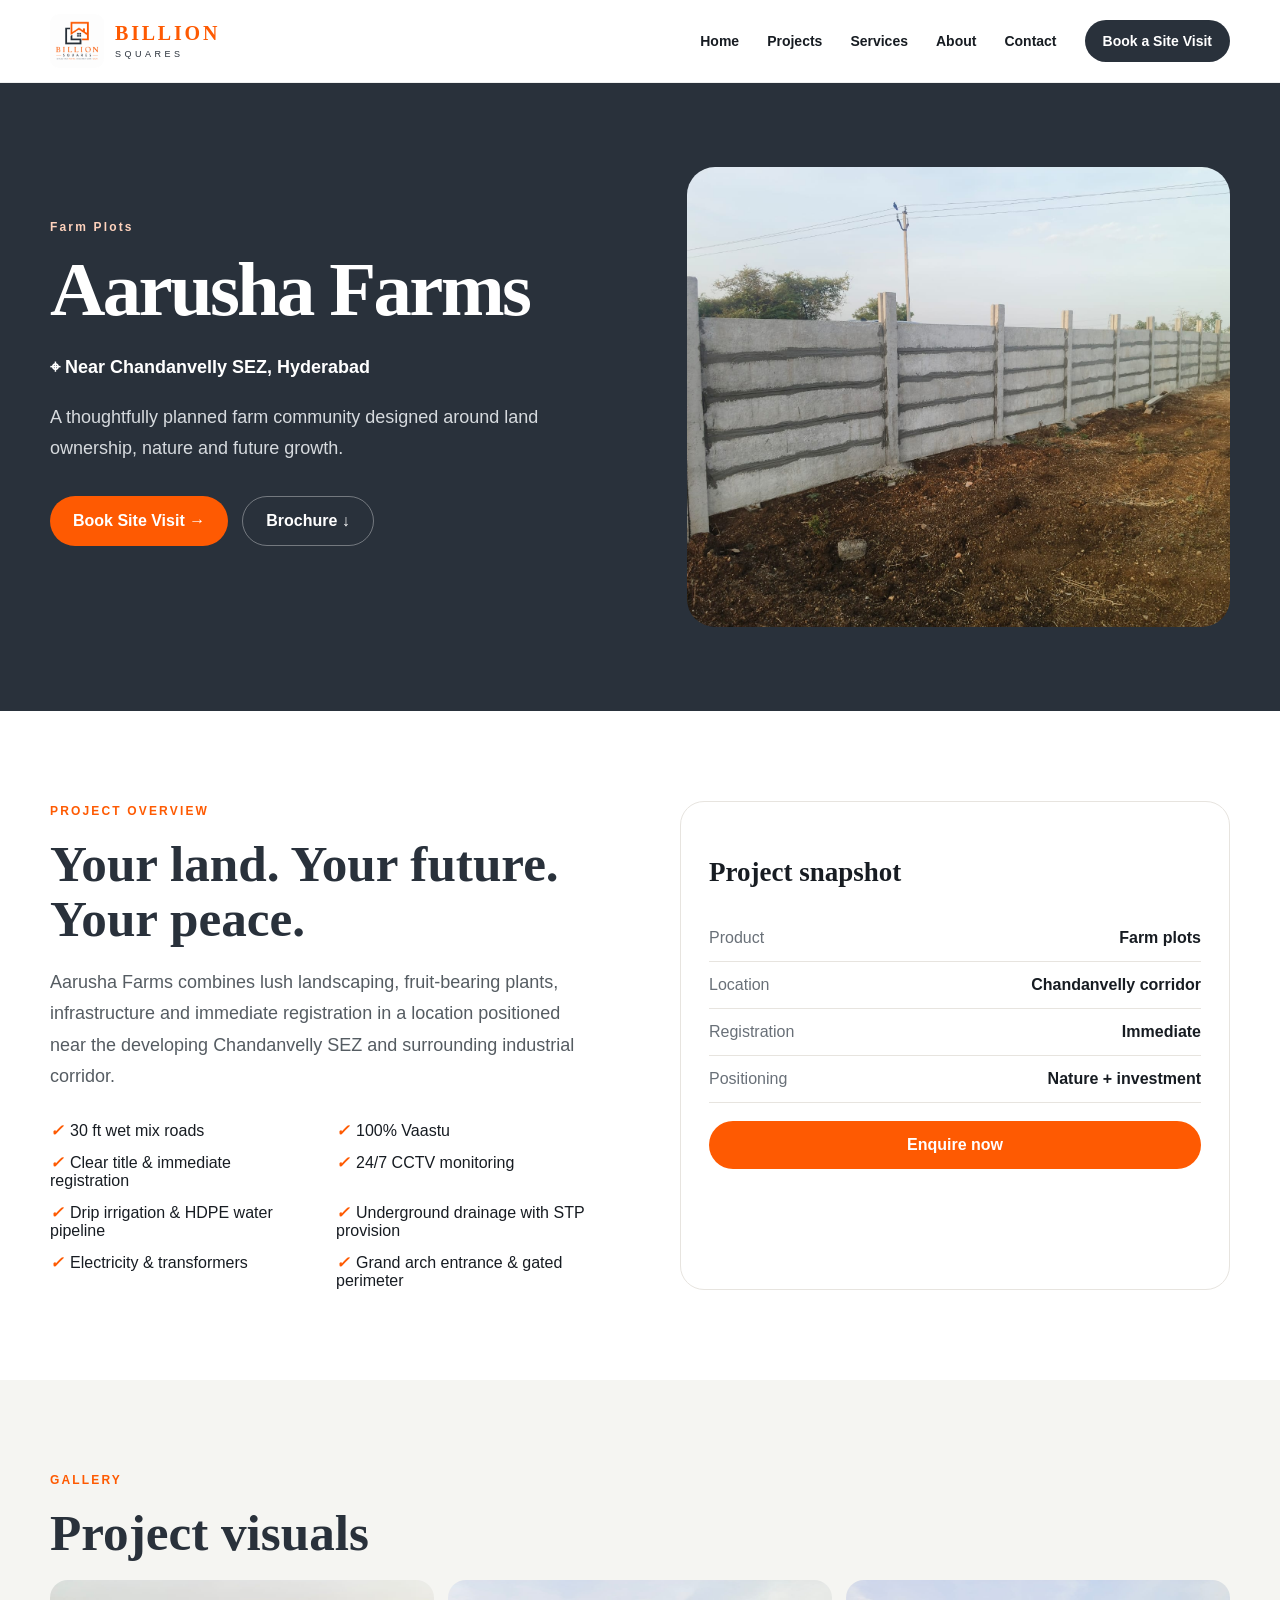
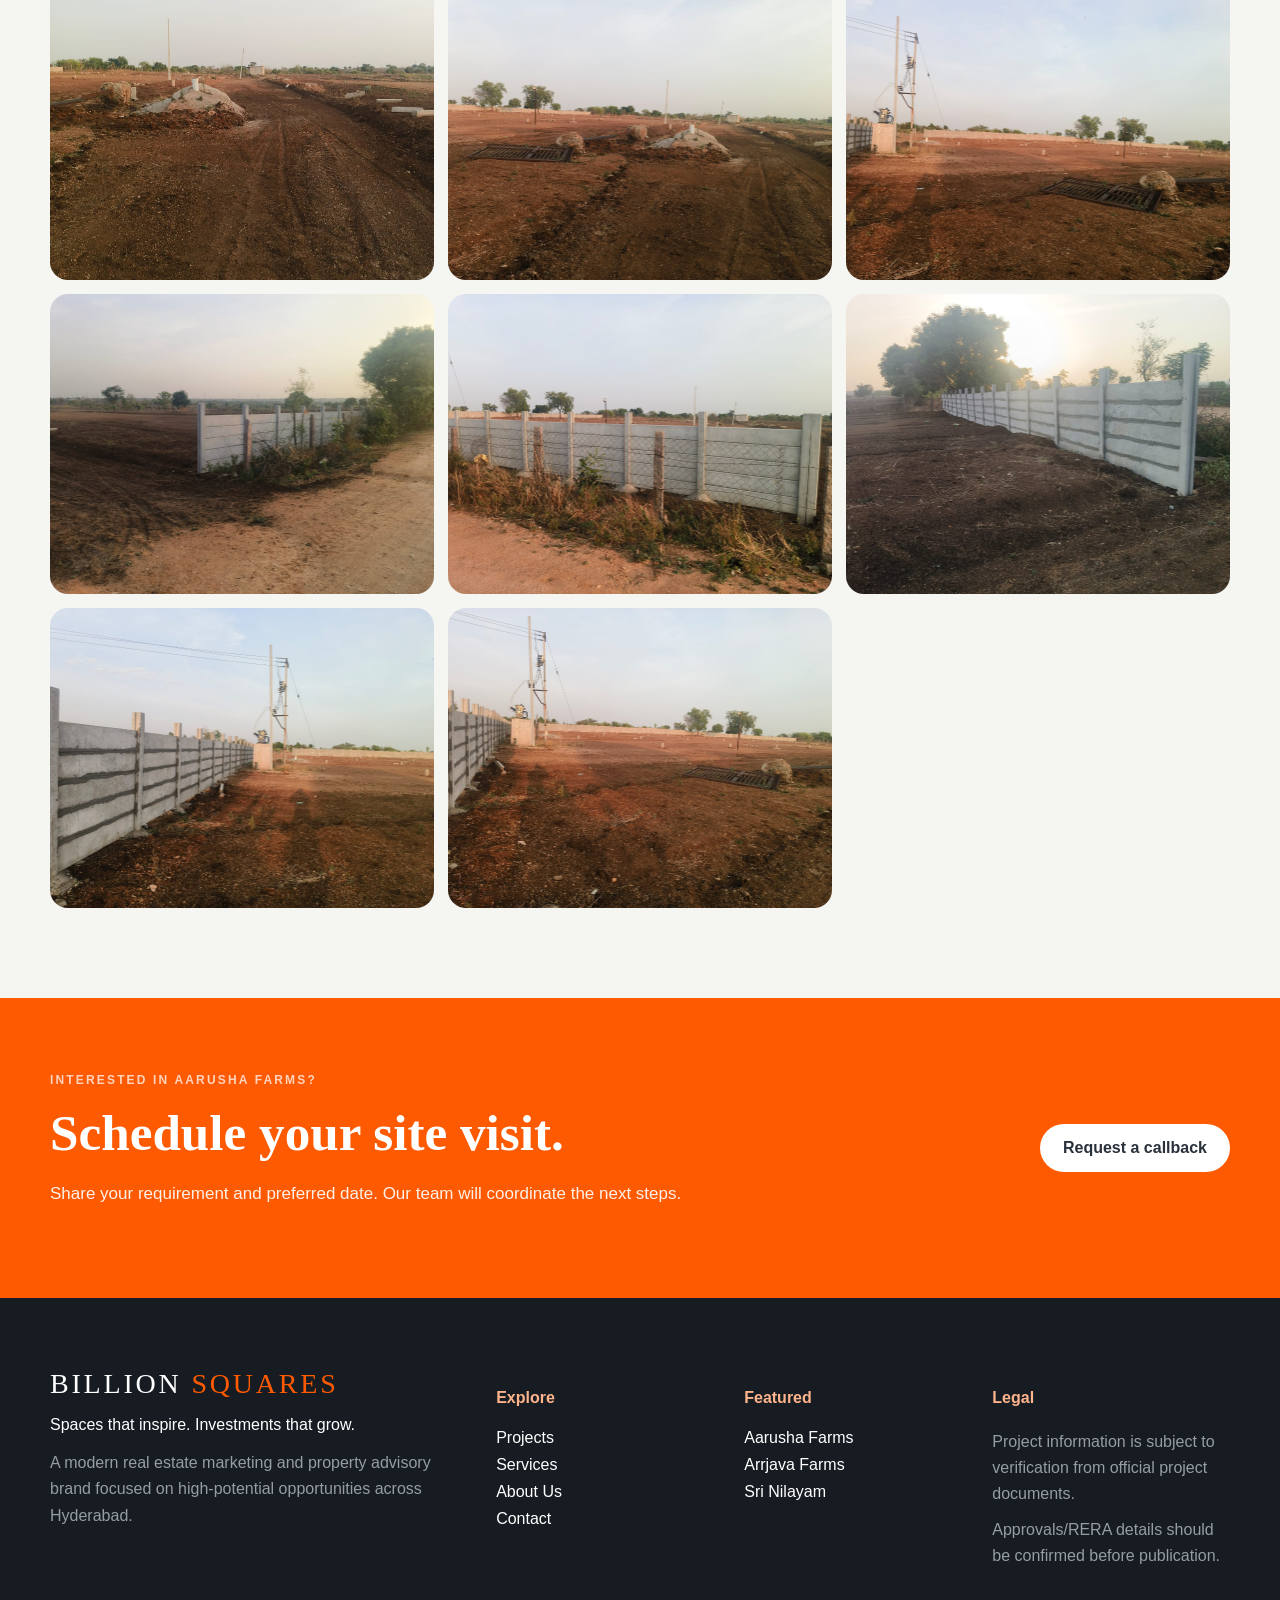
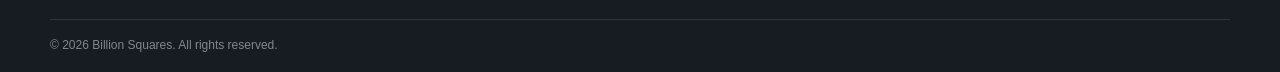
==== aarusha-farms.html @ 3c0998ff "Upload Billion Squares website" ====
<!doctype html><html lang="en"><head><meta charset="utf-8"><meta name="viewport" content="width=device-width,initial-scale=1"><title>Aarusha Farms | Billion Squares</title><meta name="description" content="Aarusha Farms near Chandanvelly SEZ."><link rel="icon" href="/assets/brand/logo.png"><link rel="stylesheet" href="/styles.css"></head><body><header class="header"><div class="container nav-wrap"><a class="brand" href="/"><img src="/assets/brand/logo.png" alt="Billion Squares"><div class="brand-copy"><b>BILLION</b><small>SQUARES</small></div></a><nav class="nav"><a href="/">Home</a><a href="/projects.html">Projects</a><a href="/services.html">Services</a><a href="/about.html">About</a><a href="/contact.html">Contact</a><a class="nav-cta" href="/contact.html">Book a Site Visit</a></nav><button class="menu" aria-label="Menu">☰</button></div></header><main><section class="project-hero"><div class="container project-hero-grid"><div><span class="eyebrow light">Farm Plots</span><h1>Aarusha Farms</h1><p class="project-location">⌖ Near Chandanvelly SEZ, Hyderabad</p><p>A thoughtfully planned farm community designed around land ownership, nature and future growth.</p><div class="hero-actions"><a class="btn" href="/contact.html">Book Site Visit →</a><a class="btn btn-outline light-border" href="/assets/aarusha/brochure.pdf" target="_blank">Brochure ↓</a></div></div><div class="project-hero-image"><img src="/assets/aarusha/1.jpeg" alt="Aarusha Farms"></div></div></section><section class="section"><div class="container detail-grid"><div><span class="eyebrow">PROJECT OVERVIEW</span><h2>Your land. Your future. Your peace.</h2><p class="lead">Aarusha Farms combines lush landscaping, fruit-bearing plants, infrastructure and immediate registration in a location positioned near the developing Chandanvelly SEZ and surrounding industrial corridor.</p><div class="highlights"><div><i class="check">✓</i>30 ft wet mix roads</div><div><i class="check">✓</i>100% Vaastu</div><div><i class="check">✓</i>Clear title & immediate registration</div><div><i class="check">✓</i>24/7 CCTV monitoring</div><div><i class="check">✓</i>Drip irrigation & HDPE water pipeline</div><div><i class="check">✓</i>Underground drainage with STP provision</div><div><i class="check">✓</i>Electricity & transformers</div><div><i class="check">✓</i>Grand arch entrance & gated perimeter</div></div></div><aside class="info-card"><h3>Project snapshot</h3><div class="info-row"><span>Product</span><b>Farm plots</b></div><div class="info-row"><span>Location</span><b>Chandanvelly corridor</b></div><div class="info-row"><span>Registration</span><b>Immediate</b></div><div class="info-row"><span>Positioning</span><b>Nature + investment</b></div><a class="btn" style="width:100%;margin-top:18px" href="/contact.html">Enquire now</a></aside></div></section><section class="section section-soft"><div class="container"><span class="eyebrow">GALLERY</span><h2>Project visuals</h2><div class="gallery"><img src="/assets/aarusha/2.jpeg" alt="Aarusha Farms"><img src="/assets/aarusha/3.jpeg" alt="Aarusha Farms"><img src="/assets/aarusha/4.jpeg" alt="Aarusha Farms"><img src="/assets/aarusha/5.jpeg" alt="Aarusha Farms"><img src="/assets/aarusha/6.jpeg" alt="Aarusha Farms"><img src="/assets/aarusha/7.jpeg" alt="Aarusha Farms"><img src="/assets/aarusha/8.jpeg" alt="Aarusha Farms"><img src="/assets/aarusha/9.jpeg" alt="Aarusha Farms"></div></div></section><section class="cta"><div class="container cta-inner"><div><span class="eyebrow light">INTERESTED IN AARUSHA FARMS?</span><h2>Schedule your site visit.</h2><p>Share your requirement and preferred date. Our team will coordinate the next steps.</p></div><a class="btn btn-white" href="/contact.html">Request a callback</a></div></section></main><footer class="footer"><div class="container footer-grid"><div><div class="footer-brand">BILLION <span>SQUARES</span></div><p>Spaces that inspire. Investments that grow.</p><p class="muted">A modern real estate marketing and property advisory brand focused on high-potential opportunities across Hyderabad.</p></div><div><h4>Explore</h4><a href="/projects.html">Projects</a><a href="/services.html">Services</a><a href="/about.html">About Us</a><a href="/contact.html">Contact</a></div><div><h4>Featured</h4><a href="/aarusha-farms.html">Aarusha Farms</a><a href="/arrjava-farms.html">Arrjava Farms</a><a href="/sri-nilayam.html">Sri Nilayam</a></div><div><h4>Legal</h4><span class="muted">Project information is subject to verification from official project documents.</span><span class="muted">Approvals/RERA details should be confirmed before publication.</span></div></div><div class="container copyright">© 2026 Billion Squares. All rights reserved.</div></footer><script src="/script.js"></script></body></html>
---- styles.css ----
:root{--orange:#fe5a02;--char:#29313b;--ink:#171c22;--muted:#697078;--soft:#f5f5f2;--line:#e7e4df;--white:#fff}*{box-sizing:border-box}html{scroll-behavior:smooth}body{margin:0;font-family:Inter,Arial,Helvetica,sans-serif;color:var(--ink);background:#fff}a{text-decoration:none;color:inherit}img{display:block;max-width:100%}.container{width:min(1180px,calc(100% - 40px));margin:auto}.header{position:sticky;top:0;z-index:50;background:rgba(255,255,255,.95);backdrop-filter:blur(16px);border-bottom:1px solid rgba(41,49,59,.08)}.nav-wrap{height:82px;display:flex;align-items:center;justify-content:space-between}.brand{display:flex;align-items:center;gap:11px}.brand img{width:54px;height:54px;object-fit:cover;object-position:50% 25%;border-radius:9px}.brand-copy{line-height:.95}.brand-copy b{display:block;font-family:Georgia,serif;color:var(--orange);font-size:20px;letter-spacing:.14em}.brand-copy small{display:block;color:var(--char);font-size:9px;letter-spacing:.39em;margin-top:7px}.nav{display:flex;align-items:center;gap:28px;font-size:14px;font-weight:800}.nav a:hover{color:var(--orange)}.nav-cta{background:var(--char);color:#fff!important;padding:13px 18px;border-radius:999px}.menu{display:none;font-size:27px;background:none;border:0;color:var(--char)}.hero{position:relative;overflow:hidden;padding:78px 0 90px;background:linear-gradient(135deg,#fff 0%,#f9f6f1 62%,#fff0e7 100%)}.hero:after{content:"";position:absolute;width:500px;height:500px;border-radius:50%;background:rgba(254,90,2,.12);filter:blur(75px);right:-180px;top:-180px}.hero-grid{display:grid;grid-template-columns:1.08fr .92fr;gap:70px;align-items:center;position:relative;z-index:1}.eyebrow{display:inline-block;color:var(--orange);font-size:12px;font-weight:900;letter-spacing:.18em;margin-bottom:18px}.light{color:#ffd3bd}.hero h1,.page-hero h1,.project-hero h1{font-family:Georgia,'Times New Roman',serif;font-size:clamp(50px,6vw,86px);line-height:.99;letter-spacing:-.035em;margin:0 0 24px;color:var(--char)}.hero h1 span{color:var(--orange)}.hero p,.page-hero p,.project-hero p{font-size:18px;line-height:1.75;color:#5c6268;max-width:680px}.hero-actions{display:flex;gap:14px;flex-wrap:wrap;margin:31px 0}.btn{display:inline-flex;align-items:center;justify-content:center;gap:8px;background:var(--orange);color:#fff;border:0;border-radius:999px;padding:15px 23px;font-weight:900;cursor:pointer}.btn-outline{background:transparent;color:var(--char);border:1px solid #c9c5bf}.btn-outline.light-border{color:#fff;border-color:rgba(255,255,255,.35)}.btn-white{background:#fff;color:var(--char)}.trust{display:flex;gap:28px;flex-wrap:wrap;padding-top:26px;border-top:1px solid var(--line)}.trust div{display:flex;flex-direction:column}.trust b{color:var(--char)}.trust span{font-size:12px;color:var(--muted);margin-top:5px}.visual{position:relative;border-radius:34px;overflow:hidden;box-shadow:0 30px 80px rgba(41,49,59,.2)}.visual>img{width:100%;height:570px;object-fit:cover}.float-card{position:absolute;bottom:23px;left:23px;background:rgba(255,255,255,.95);padding:16px 18px;border-radius:18px;display:flex;gap:12px;align-items:center}.round-icon{width:34px;height:34px;border-radius:50%;display:grid;place-items:center;background:#fff0e8;color:var(--orange);font-weight:900}.float-card div{display:flex;flex-direction:column}.float-card span{font-size:12px;color:var(--muted)}.section{padding:90px 0}.section-soft{background:var(--soft)}.intro-grid,.detail-grid,.contact-grid{display:grid;grid-template-columns:1fr 1fr;gap:80px}.section h2,.cta h2{font-family:Georgia,serif;color:var(--char);font-size:clamp(36px,4vw,56px);line-height:1.08;margin:0 0 20px}.lead{font-size:18px;line-height:1.75;color:#555c62}.feature-list{display:grid;grid-template-columns:1fr 1fr;gap:14px;margin-top:28px}.feature-list span{font-weight:800;color:var(--char)}.check{color:var(--orange);font-weight:900;margin-right:7px}.section-head{display:flex;align-items:end;justify-content:space-between;margin-bottom:34px}.project-grid{display:grid;grid-template-columns:repeat(3,1fr);gap:24px}.project-card{background:#fff;border:1px solid #e5e2dd;border-radius:24px;overflow:hidden;transition:.3s}.project-card:hover{transform:translateY(-6px);box-shadow:0 22px 50px rgba(25,28,31,.1)}.project-image{height:260px;position:relative}.project-image img{width:100%;height:100%;object-fit:cover}.badge{position:absolute;left:16px;top:16px;background:#fff;padding:8px 11px;border-radius:999px;font-size:11px;font-weight:900}.project-body{padding:24px}.project-body h3{font-family:Georgia,serif;font-size:29px;color:var(--char);margin:4px 0 12px}.project-body p{color:var(--muted);line-height:1.65}.chips{display:flex;gap:8px;flex-wrap:wrap;margin:18px 0}.chips span{font-size:11px;background:#f3f2ee;padding:7px 9px;border-radius:999px}.text-link{color:var(--orange);font-weight:900}.services-grid{display:grid;grid-template-columns:repeat(4,1fr);gap:20px}.service-card{background:#fff;border:1px solid var(--line);border-radius:22px;padding:28px}.service-icon{width:42px;height:42px;border-radius:12px;background:#fff0e8;color:var(--orange);display:grid;place-items:center;font-size:23px;font-weight:900}.service-card h3{font-size:20px;color:var(--char)}.service-card p{color:var(--muted);line-height:1.65}.dark-strip{background:var(--char);color:#fff}.dark-strip h2{color:#fff}.dark-strip p{color:#d5d9dc;font-size:18px}.cta{background:var(--orange);color:#fff;padding:72px 0}.cta-inner{display:flex;align-items:center;justify-content:space-between;gap:60px}.cta h2{color:#fff;max-width:720px}.cta p{color:#fff1e9;font-size:17px;line-height:1.7;max-width:700px}.page-hero,.project-hero{background:var(--char);padding:84px 0}.page-hero h1,.project-hero h1{color:#fff;max-width:900px}.page-hero p,.project-hero p{color:#d6dade}.project-hero-grid{display:grid;grid-template-columns:1.03fr .97fr;gap:60px;align-items:center}.project-location{color:#fff!important;font-weight:800}.project-hero-image{border-radius:28px;overflow:hidden}.project-hero-image img{width:100%;height:460px;object-fit:cover}.highlights{display:grid;grid-template-columns:1fr 1fr;gap:13px 22px;margin-top:28px}.info-card{border:1px solid var(--line);border-radius:24px;padding:28px}.info-card h3{font-family:Georgia,serif;font-size:27px}.info-row{display:flex;justify-content:space-between;gap:20px;padding:14px 0;border-bottom:1px solid var(--line)}.info-row span{color:var(--muted)}.gallery{display:grid;grid-template-columns:repeat(3,1fr);gap:14px}.gallery img{width:100%;height:300px;object-fit:cover;border-radius:18px}.video{width:100%;border-radius:24px;background:#000;margin-top:25px;max-height:650px}.stat-grid{display:grid;grid-template-columns:repeat(4,1fr);gap:18px}.stat{background:#fff;border-radius:20px;padding:30px}.stat b{font-family:Georgia,serif;font-size:42px;color:var(--orange);display:block}.stat span{font-weight:800;color:var(--char)}.form{border:1px solid var(--line);border-radius:24px;padding:28px;display:grid;grid-template-columns:1fr 1fr;gap:18px}.form label{font-size:12px;font-weight:900;color:var(--char);display:flex;flex-direction:column;gap:8px}.form input,.form select,.form textarea{width:100%;border:1px solid #d7d4cf;border-radius:12px;padding:14px;font:inherit}.form .wide{grid-column:1/-1}.success{display:none;background:#eef8ef;color:#2d6b34;padding:13px;border-radius:12px}.contact-note{margin:20px 0}.contact-note b{display:block;color:var(--orange);margin-bottom:4px}.footer{background:#171c22;color:#fff;padding:70px 0 20px}.footer-grid{display:grid;grid-template-columns:2fr 1fr 1fr 1.2fr;gap:50px}.footer h4{color:#ffb48c}.footer a,.footer .muted{display:block;margin:9px 0}.footer-brand{font-family:Georgia,serif;font-size:28px;letter-spacing:.1em}.footer-brand span{color:var(--orange)}.muted{color:#969da3;line-height:1.65}.copyright{border-top:1px solid #30363c;margin-top:40px;padding-top:18px;color:#80878c;font-size:12px}@media(max-width:900px){.nav{display:none;position:absolute;top:82px;left:0;right:0;background:#fff;padding:24px;flex-direction:column;align-items:flex-start;border-bottom:1px solid var(--line)}.nav.open{display:flex}.menu{display:block}.hero-grid,.project-hero-grid,.intro-grid,.detail-grid,.contact-grid{grid-template-columns:1fr}.hero .visual{order:-1}.services-grid,.project-grid{grid-template-columns:1fr 1fr}.footer-grid{grid-template-columns:1fr 1fr}.cta-inner{flex-direction:column;align-items:flex-start}.visual>img{height:430px}}@media(max-width:620px){.container{width:min(100% - 28px,1180px)}.section,.hero,.page-hero,.project-hero{padding:60px 0}.hero h1,.page-hero h1,.project-hero h1{font-size:46px}.project-grid,.services-grid,.stat-grid{grid-template-columns:1fr}.feature-list,.highlights{grid-template-columns:1fr}.gallery{grid-template-columns:1fr 1fr}.gallery img{height:190px}.footer-grid{grid-template-columns:1fr}.form{grid-template-columns:1fr}.form .wide{grid-column:auto}.brand-copy{display:none}}
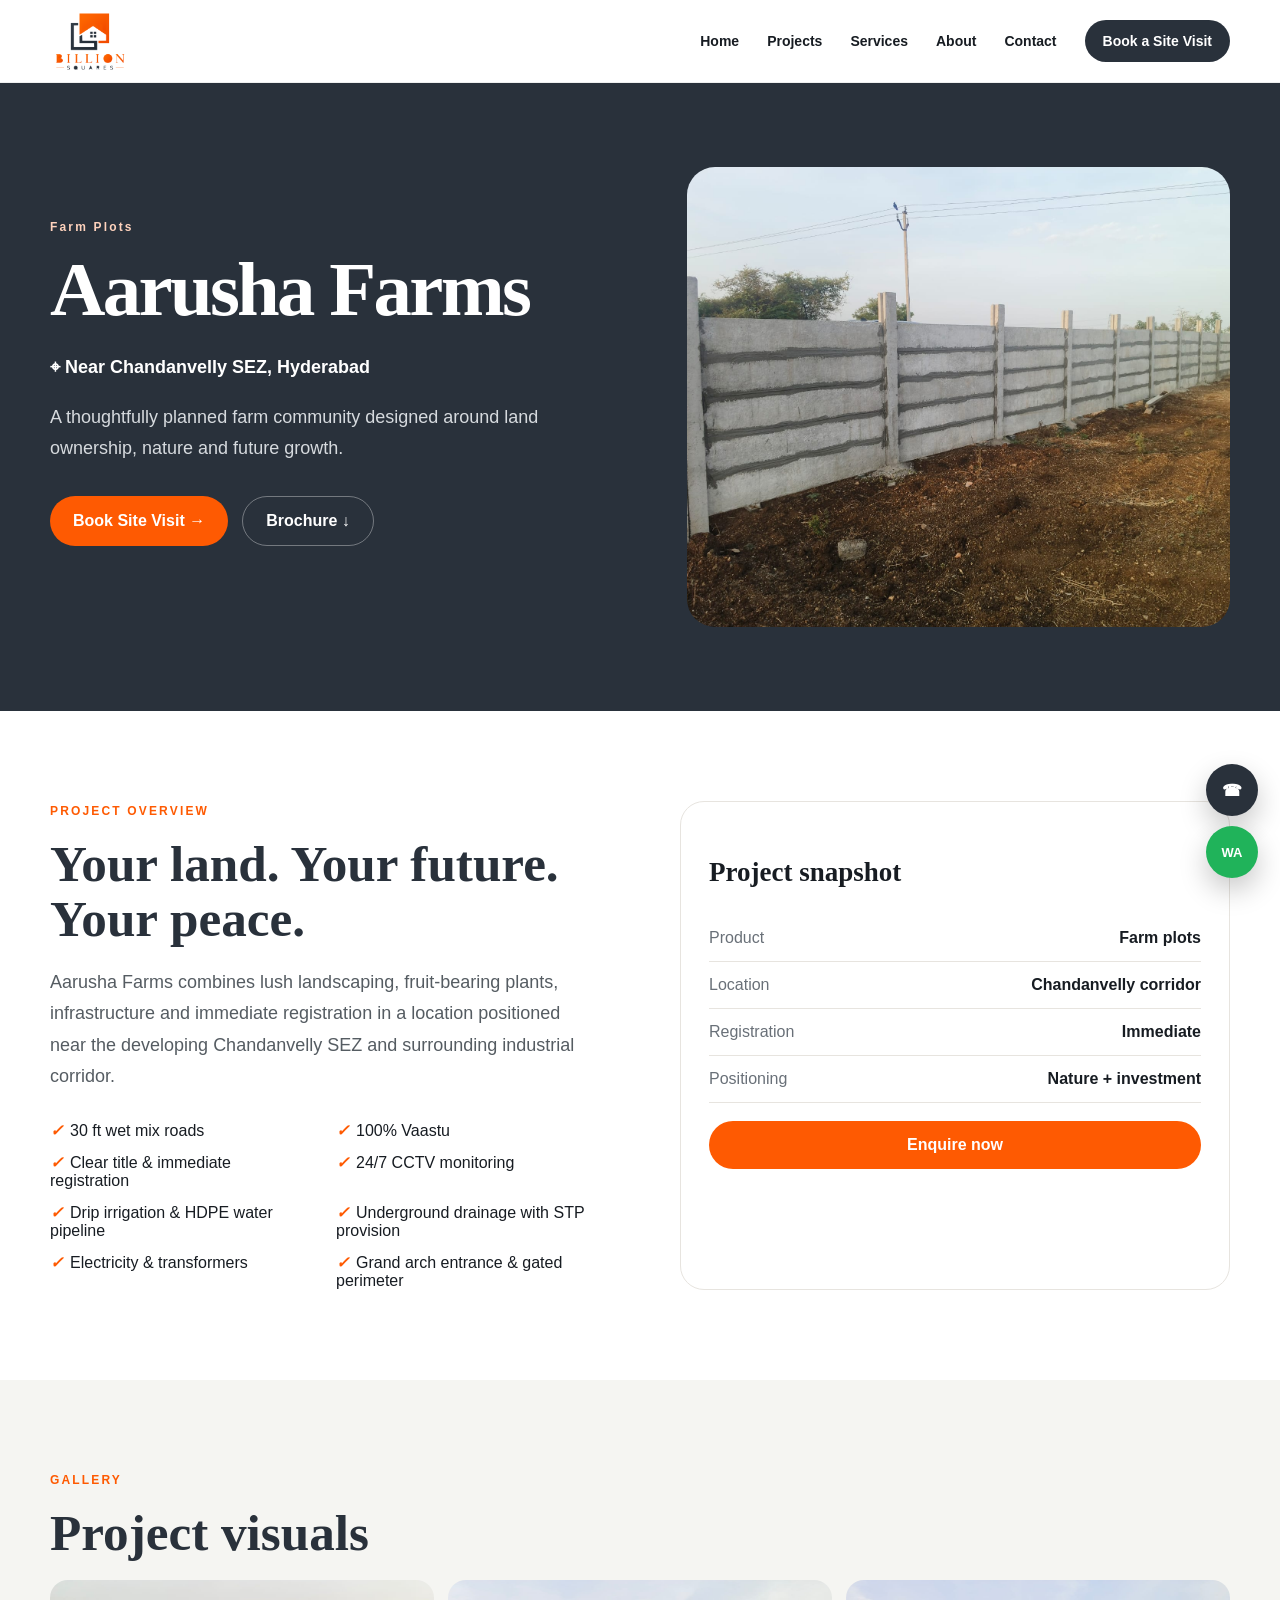
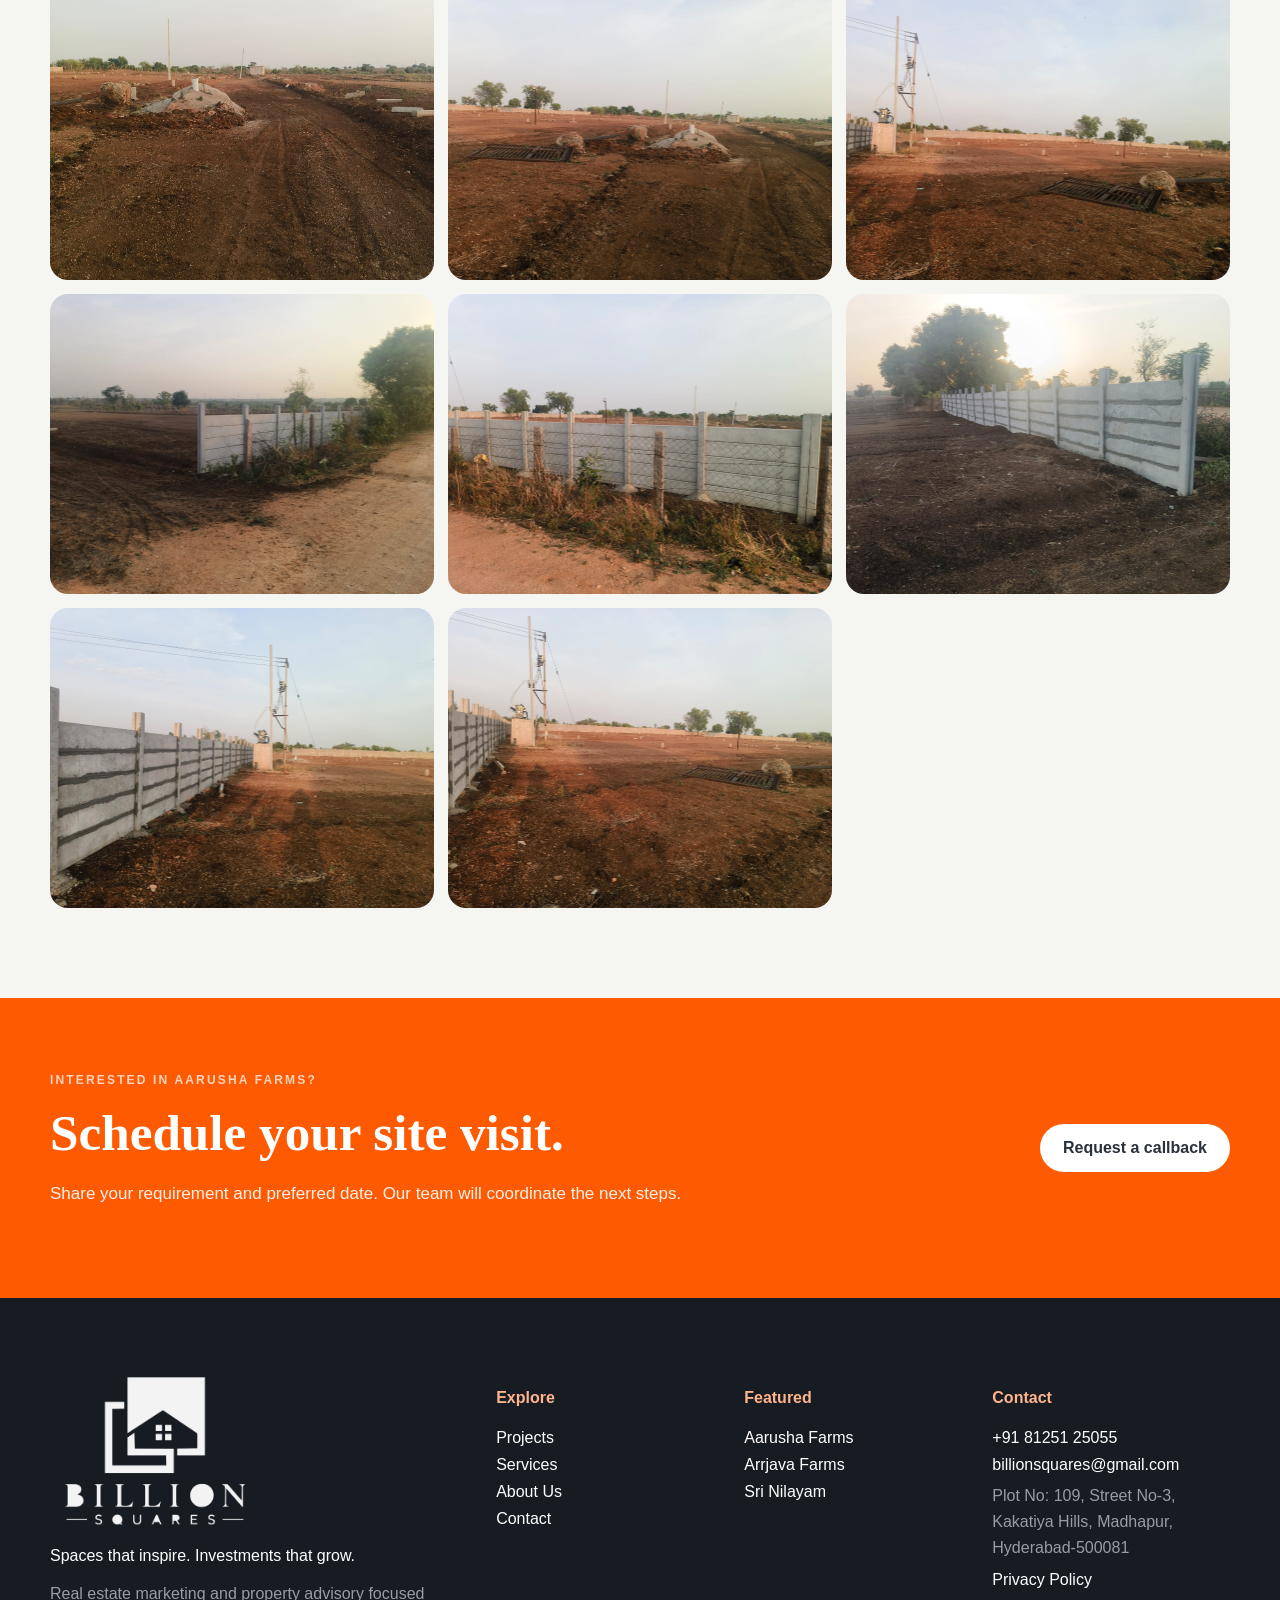
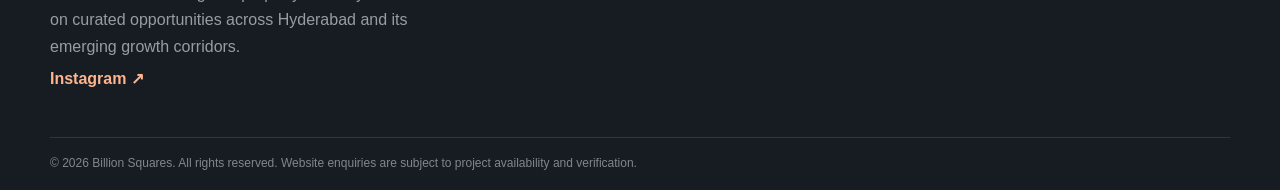
==== commit 6f5f0a69: "main" ====
--- a/aarusha-farms.html
+++ b/aarusha-farms.html
@@ -1 +1,71 @@
-<!doctype html><html lang="en"><head><meta charset="utf-8"><meta name="viewport" content="width=device-width,initial-scale=1"><title>Aarusha Farms | Billion Squares</title><meta name="description" content="Aarusha Farms near Chandanvelly SEZ."><link rel="icon" href="/assets/brand/logo.png"><link rel="stylesheet" href="/styles.css"></head><body><header class="header"><div class="container nav-wrap"><a class="brand" href="/"><img src="/assets/brand/logo.png" alt="Billion Squares"><div class="brand-copy"><b>BILLION</b><small>SQUARES</small></div></a><nav class="nav"><a href="/">Home</a><a href="/projects.html">Projects</a><a href="/services.html">Services</a><a href="/about.html">About</a><a href="/contact.html">Contact</a><a class="nav-cta" href="/contact.html">Book a Site Visit</a></nav><button class="menu" aria-label="Menu">☰</button></div></header><main><section class="project-hero"><div class="container project-hero-grid"><div><span class="eyebrow light">Farm Plots</span><h1>Aarusha Farms</h1><p class="project-location">⌖ Near Chandanvelly SEZ, Hyderabad</p><p>A thoughtfully planned farm community designed around land ownership, nature and future growth.</p><div class="hero-actions"><a class="btn" href="/contact.html">Book Site Visit →</a><a class="btn btn-outline light-border" href="/assets/aarusha/brochure.pdf" target="_blank">Brochure ↓</a></div></div><div class="project-hero-image"><img src="/assets/aarusha/1.jpeg" alt="Aarusha Farms"></div></div></section><section class="section"><div class="container detail-grid"><div><span class="eyebrow">PROJECT OVERVIEW</span><h2>Your land. Your future. Your peace.</h2><p class="lead">Aarusha Farms combines lush landscaping, fruit-bearing plants, infrastructure and immediate registration in a location positioned near the developing Chandanvelly SEZ and surrounding industrial corridor.</p><div class="highlights"><div><i class="check">✓</i>30 ft wet mix roads</div><div><i class="check">✓</i>100% Vaastu</div><div><i class="check">✓</i>Clear title & immediate registration</div><div><i class="check">✓</i>24/7 CCTV monitoring</div><div><i class="check">✓</i>Drip irrigation & HDPE water pipeline</div><div><i class="check">✓</i>Underground drainage with STP provision</div><div><i class="check">✓</i>Electricity & transformers</div><div><i class="check">✓</i>Grand arch entrance & gated perimeter</div></div></div><aside class="info-card"><h3>Project snapshot</h3><div class="info-row"><span>Product</span><b>Farm plots</b></div><div class="info-row"><span>Location</span><b>Chandanvelly corridor</b></div><div class="info-row"><span>Registration</span><b>Immediate</b></div><div class="info-row"><span>Positioning</span><b>Nature + investment</b></div><a class="btn" style="width:100%;margin-top:18px" href="/contact.html">Enquire now</a></aside></div></section><section class="section section-soft"><div class="container"><span class="eyebrow">GALLERY</span><h2>Project visuals</h2><div class="gallery"><img src="/assets/aarusha/2.jpeg" alt="Aarusha Farms"><img src="/assets/aarusha/3.jpeg" alt="Aarusha Farms"><img src="/assets/aarusha/4.jpeg" alt="Aarusha Farms"><img src="/assets/aarusha/5.jpeg" alt="Aarusha Farms"><img src="/assets/aarusha/6.jpeg" alt="Aarusha Farms"><img src="/assets/aarusha/7.jpeg" alt="Aarusha Farms"><img src="/assets/aarusha/8.jpeg" alt="Aarusha Farms"><img src="/assets/aarusha/9.jpeg" alt="Aarusha Farms"></div></div></section><section class="cta"><div class="container cta-inner"><div><span class="eyebrow light">INTERESTED IN AARUSHA FARMS?</span><h2>Schedule your site visit.</h2><p>Share your requirement and preferred date. Our team will coordinate the next steps.</p></div><a class="btn btn-white" href="/contact.html">Request a callback</a></div></section></main><footer class="footer"><div class="container footer-grid"><div><div class="footer-brand">BILLION <span>SQUARES</span></div><p>Spaces that inspire. Investments that grow.</p><p class="muted">A modern real estate marketing and property advisory brand focused on high-potential opportunities across Hyderabad.</p></div><div><h4>Explore</h4><a href="/projects.html">Projects</a><a href="/services.html">Services</a><a href="/about.html">About Us</a><a href="/contact.html">Contact</a></div><div><h4>Featured</h4><a href="/aarusha-farms.html">Aarusha Farms</a><a href="/arrjava-farms.html">Arrjava Farms</a><a href="/sri-nilayam.html">Sri Nilayam</a></div><div><h4>Legal</h4><span class="muted">Project information is subject to verification from official project documents.</span><span class="muted">Approvals/RERA details should be confirmed before publication.</span></div></div><div class="container copyright">© 2026 Billion Squares. All rights reserved.</div></footer><script src="/script.js"></script></body></html>+<!doctype html><html lang="en"><head>
+<meta charset="utf-8">
+<meta name="viewport" content="width=device-width,initial-scale=1,viewport-fit=cover">
+<title>Aarusha Farms | Billion Squares</title>
+<meta name="description" content="Explore Aarusha Farms with Billion Squares. View project highlights, gallery, brochure and book a site visit.">
+<link rel="canonical" href="https://www.billionsquares.com/aarusha-farms.html">
+<meta name="theme-color" content="#29313b">
+<meta property="og:type" content="website">
+<meta property="og:title" content="Aarusha Farms | Billion Squares">
+<meta property="og:description" content="Explore Aarusha Farms with Billion Squares. View project highlights, gallery, brochure and book a site visit.">
+<meta property="og:url" content="https://www.billionsquares.com/aarusha-farms.html">
+<meta property="og:image" content="https://www.billionsquares.com/assets/brand/billion-squares-logo.png">
+<meta name="twitter:card" content="summary_large_image">
+<link rel="icon" type="image/png" href="/assets/brand/favicon.png">
+<link rel="apple-touch-icon" href="/assets/brand/favicon.png">
+<link rel="stylesheet" href="/styles.css">
+<script type="application/ld+json">
+{
+  "@context":"https://schema.org",
+  "@type":"RealEstateAgent",
+  "name":"Billion Squares",
+  "url":"https://www.billionsquares.com",
+  "logo":"https://www.billionsquares.com/assets/brand/billion-squares-logo.png",
+  "telephone":"+91-81251-25055",
+  "email":"billionsquares@gmail.com",
+  "address":{
+    "@type":"PostalAddress",
+    "streetAddress":"Plot No: 109, Street No-3, Kakatiya Hills",
+    "addressLocality":"Madhapur",
+    "addressRegion":"Telangana",
+    "postalCode":"500081",
+    "addressCountry":"IN"
+  },
+  "sameAs":["https://www.instagram.com/arrjava_forms?igsh=MW4xbnpyOGE2cTFhNQ=="]
+}
+</script>
+</head><body><header class="header">
+<div class="container nav-wrap">
+<a class="brand brand-logo-only" href="/" aria-label="Billion Squares home">
+<img src="/assets/brand/billion-squares-logo.png" alt="Billion Squares">
+</a>
+<nav class="nav" aria-label="Primary navigation">
+<a href="/">Home</a><a href="/projects.html">Projects</a><a href="/services.html">Services</a><a href="/about.html">About</a><a href="/contact.html">Contact</a>
+<a class="nav-cta" href="/contact.html#enquiry">Book a Site Visit</a>
+</nav>
+<button class="menu" aria-label="Open menu" aria-expanded="false">☰</button>
+</div>
+</header><main><section class="project-hero"><div class="container project-hero-grid"><div><span class="eyebrow light">Farm Plots</span><h1>Aarusha Farms</h1><p class="project-location">⌖ Near Chandanvelly SEZ, Hyderabad</p><p>A thoughtfully planned farm community designed around land ownership, nature and future growth.</p><div class="hero-actions"><a class="btn" href="/contact.html">Book Site Visit →</a><a class="btn btn-outline light-border" href="/assets/aarusha/brochure.pdf" target="_blank">Brochure ↓</a></div></div><div class="project-hero-image"><img src="/assets/aarusha/1.jpeg" alt="Aarusha Farms"></div></div></section><section class="section"><div class="container detail-grid"><div><span class="eyebrow">PROJECT OVERVIEW</span><h2>Your land. Your future. Your peace.</h2><p class="lead">Aarusha Farms combines lush landscaping, fruit-bearing plants, infrastructure and immediate registration in a location positioned near the developing Chandanvelly SEZ and surrounding industrial corridor.</p><div class="highlights"><div><i class="check">✓</i>30 ft wet mix roads</div><div><i class="check">✓</i>100% Vaastu</div><div><i class="check">✓</i>Clear title & immediate registration</div><div><i class="check">✓</i>24/7 CCTV monitoring</div><div><i class="check">✓</i>Drip irrigation & HDPE water pipeline</div><div><i class="check">✓</i>Underground drainage with STP provision</div><div><i class="check">✓</i>Electricity & transformers</div><div><i class="check">✓</i>Grand arch entrance & gated perimeter</div></div></div><aside class="info-card"><h3>Project snapshot</h3><div class="info-row"><span>Product</span><b>Farm plots</b></div><div class="info-row"><span>Location</span><b>Chandanvelly corridor</b></div><div class="info-row"><span>Registration</span><b>Immediate</b></div><div class="info-row"><span>Positioning</span><b>Nature + investment</b></div><a class="btn" style="width:100%;margin-top:18px" href="/contact.html">Enquire now</a></aside></div></section><section class="section section-soft"><div class="container"><span class="eyebrow">GALLERY</span><h2>Project visuals</h2><div class="gallery"><img src="/assets/aarusha/2.jpeg" alt="Aarusha Farms"><img src="/assets/aarusha/3.jpeg" alt="Aarusha Farms"><img src="/assets/aarusha/4.jpeg" alt="Aarusha Farms"><img src="/assets/aarusha/5.jpeg" alt="Aarusha Farms"><img src="/assets/aarusha/6.jpeg" alt="Aarusha Farms"><img src="/assets/aarusha/7.jpeg" alt="Aarusha Farms"><img src="/assets/aarusha/8.jpeg" alt="Aarusha Farms"><img src="/assets/aarusha/9.jpeg" alt="Aarusha Farms"></div></div></section><section class="cta"><div class="container cta-inner"><div><span class="eyebrow light">INTERESTED IN AARUSHA FARMS?</span><h2>Schedule your site visit.</h2><p>Share your requirement and preferred date. Our team will coordinate the next steps.</p></div><a class="btn btn-white" href="/contact.html">Request a callback</a></div></section></main><footer class="footer">
+<div class="container footer-grid">
+<div>
+<img class="footer-logo" src="/assets/brand/billion-squares-logo.png" alt="Billion Squares">
+<p>Spaces that inspire. Investments that grow.</p>
+<p class="muted">Real estate marketing and property advisory focused on curated opportunities across Hyderabad and its emerging growth corridors.</p>
+<div class="social-row"><a href="https://www.instagram.com/arrjava_forms?igsh=MW4xbnpyOGE2cTFhNQ==" target="_blank" rel="noopener">Instagram ↗</a></div>
+</div>
+<div><h4>Explore</h4><a href="/projects.html">Projects</a><a href="/services.html">Services</a><a href="/about.html">About Us</a><a href="/contact.html">Contact</a></div>
+<div><h4>Featured</h4><a href="/aarusha-farms.html">Aarusha Farms</a><a href="/arrjava-farms.html">Arrjava Farms</a><a href="/sri-nilayam.html">Sri Nilayam</a></div>
+<div><h4>Contact</h4>
+<a href="tel:+918125125055">+91 81251 25055</a>
+<a href="mailto:billionsquares@gmail.com">billionsquares@gmail.com</a>
+<a href="https://www.google.com/maps/search/?api=1&query=Plot+No+109%2C+Street+No-3%2C+Kakatiya+Hills%2C+Madhapur%2C+Hyderabad-500081" target="_blank" rel="noopener" class="muted">Plot No: 109, Street No-3, Kakatiya Hills, Madhapur, Hyderabad-500081</a>
+<a href="/privacy.html">Privacy Policy</a>
+</div>
+</div>
+<div class="container copyright">© 2026 Billion Squares. All rights reserved. <span>Website enquiries are subject to project availability and verification.</span></div>
+</footer>
+<div class="floating-actions" aria-label="Quick contact">
+<a class="float-call" href="tel:+918125125055" aria-label="Call Billion Squares">☎</a>
+<a class="float-wa" href="https://wa.me/918125125055?text=Hello%20Billion%20Squares%2C%20I%20would%20like%20to%20know%20more%20about%20your%20properties." target="_blank" rel="noopener" aria-label="WhatsApp Billion Squares">WA</a>
+</div>
+<script src="/script.js"></script></body></html>
--- a/styles.css
+++ b/styles.css
@@ -1 +1,46 @@
 :root{--orange:#fe5a02;--char:#29313b;--ink:#171c22;--muted:#697078;--soft:#f5f5f2;--line:#e7e4df;--white:#fff}*{box-sizing:border-box}html{scroll-behavior:smooth}body{margin:0;font-family:Inter,Arial,Helvetica,sans-serif;color:var(--ink);background:#fff}a{text-decoration:none;color:inherit}img{display:block;max-width:100%}.container{width:min(1180px,calc(100% - 40px));margin:auto}.header{position:sticky;top:0;z-index:50;background:rgba(255,255,255,.95);backdrop-filter:blur(16px);border-bottom:1px solid rgba(41,49,59,.08)}.nav-wrap{height:82px;display:flex;align-items:center;justify-content:space-between}.brand{display:flex;align-items:center;gap:11px}.brand img{width:54px;height:54px;object-fit:cover;object-position:50% 25%;border-radius:9px}.brand-copy{line-height:.95}.brand-copy b{display:block;font-family:Georgia,serif;color:var(--orange);font-size:20px;letter-spacing:.14em}.brand-copy small{display:block;color:var(--char);font-size:9px;letter-spacing:.39em;margin-top:7px}.nav{display:flex;align-items:center;gap:28px;font-size:14px;font-weight:800}.nav a:hover{color:var(--orange)}.nav-cta{background:var(--char);color:#fff!important;padding:13px 18px;border-radius:999px}.menu{display:none;font-size:27px;background:none;border:0;color:var(--char)}.hero{position:relative;overflow:hidden;padding:78px 0 90px;background:linear-gradient(135deg,#fff 0%,#f9f6f1 62%,#fff0e7 100%)}.hero:after{content:"";position:absolute;width:500px;height:500px;border-radius:50%;background:rgba(254,90,2,.12);filter:blur(75px);right:-180px;top:-180px}.hero-grid{display:grid;grid-template-columns:1.08fr .92fr;gap:70px;align-items:center;position:relative;z-index:1}.eyebrow{display:inline-block;color:var(--orange);font-size:12px;font-weight:900;letter-spacing:.18em;margin-bottom:18px}.light{color:#ffd3bd}.hero h1,.page-hero h1,.project-hero h1{font-family:Georgia,'Times New Roman',serif;font-size:clamp(50px,6vw,86px);line-height:.99;letter-spacing:-.035em;margin:0 0 24px;color:var(--char)}.hero h1 span{color:var(--orange)}.hero p,.page-hero p,.project-hero p{font-size:18px;line-height:1.75;color:#5c6268;max-width:680px}.hero-actions{display:flex;gap:14px;flex-wrap:wrap;margin:31px 0}.btn{display:inline-flex;align-items:center;justify-content:center;gap:8px;background:var(--orange);color:#fff;border:0;border-radius:999px;padding:15px 23px;font-weight:900;cursor:pointer}.btn-outline{background:transparent;color:var(--char);border:1px solid #c9c5bf}.btn-outline.light-border{color:#fff;border-color:rgba(255,255,255,.35)}.btn-white{background:#fff;color:var(--char)}.trust{display:flex;gap:28px;flex-wrap:wrap;padding-top:26px;border-top:1px solid var(--line)}.trust div{display:flex;flex-direction:column}.trust b{color:var(--char)}.trust span{font-size:12px;color:var(--muted);margin-top:5px}.visual{position:relative;border-radius:34px;overflow:hidden;box-shadow:0 30px 80px rgba(41,49,59,.2)}.visual>img{width:100%;height:570px;object-fit:cover}.float-card{position:absolute;bottom:23px;left:23px;background:rgba(255,255,255,.95);padding:16px 18px;border-radius:18px;display:flex;gap:12px;align-items:center}.round-icon{width:34px;height:34px;border-radius:50%;display:grid;place-items:center;background:#fff0e8;color:var(--orange);font-weight:900}.float-card div{display:flex;flex-direction:column}.float-card span{font-size:12px;color:var(--muted)}.section{padding:90px 0}.section-soft{background:var(--soft)}.intro-grid,.detail-grid,.contact-grid{display:grid;grid-template-columns:1fr 1fr;gap:80px}.section h2,.cta h2{font-family:Georgia,serif;color:var(--char);font-size:clamp(36px,4vw,56px);line-height:1.08;margin:0 0 20px}.lead{font-size:18px;line-height:1.75;color:#555c62}.feature-list{display:grid;grid-template-columns:1fr 1fr;gap:14px;margin-top:28px}.feature-list span{font-weight:800;color:var(--char)}.check{color:var(--orange);font-weight:900;margin-right:7px}.section-head{display:flex;align-items:end;justify-content:space-between;margin-bottom:34px}.project-grid{display:grid;grid-template-columns:repeat(3,1fr);gap:24px}.project-card{background:#fff;border:1px solid #e5e2dd;border-radius:24px;overflow:hidden;transition:.3s}.project-card:hover{transform:translateY(-6px);box-shadow:0 22px 50px rgba(25,28,31,.1)}.project-image{height:260px;position:relative}.project-image img{width:100%;height:100%;object-fit:cover}.badge{position:absolute;left:16px;top:16px;background:#fff;padding:8px 11px;border-radius:999px;font-size:11px;font-weight:900}.project-body{padding:24px}.project-body h3{font-family:Georgia,serif;font-size:29px;color:var(--char);margin:4px 0 12px}.project-body p{color:var(--muted);line-height:1.65}.chips{display:flex;gap:8px;flex-wrap:wrap;margin:18px 0}.chips span{font-size:11px;background:#f3f2ee;padding:7px 9px;border-radius:999px}.text-link{color:var(--orange);font-weight:900}.services-grid{display:grid;grid-template-columns:repeat(4,1fr);gap:20px}.service-card{background:#fff;border:1px solid var(--line);border-radius:22px;padding:28px}.service-icon{width:42px;height:42px;border-radius:12px;background:#fff0e8;color:var(--orange);display:grid;place-items:center;font-size:23px;font-weight:900}.service-card h3{font-size:20px;color:var(--char)}.service-card p{color:var(--muted);line-height:1.65}.dark-strip{background:var(--char);color:#fff}.dark-strip h2{color:#fff}.dark-strip p{color:#d5d9dc;font-size:18px}.cta{background:var(--orange);color:#fff;padding:72px 0}.cta-inner{display:flex;align-items:center;justify-content:space-between;gap:60px}.cta h2{color:#fff;max-width:720px}.cta p{color:#fff1e9;font-size:17px;line-height:1.7;max-width:700px}.page-hero,.project-hero{background:var(--char);padding:84px 0}.page-hero h1,.project-hero h1{color:#fff;max-width:900px}.page-hero p,.project-hero p{color:#d6dade}.project-hero-grid{display:grid;grid-template-columns:1.03fr .97fr;gap:60px;align-items:center}.project-location{color:#fff!important;font-weight:800}.project-hero-image{border-radius:28px;overflow:hidden}.project-hero-image img{width:100%;height:460px;object-fit:cover}.highlights{display:grid;grid-template-columns:1fr 1fr;gap:13px 22px;margin-top:28px}.info-card{border:1px solid var(--line);border-radius:24px;padding:28px}.info-card h3{font-family:Georgia,serif;font-size:27px}.info-row{display:flex;justify-content:space-between;gap:20px;padding:14px 0;border-bottom:1px solid var(--line)}.info-row span{color:var(--muted)}.gallery{display:grid;grid-template-columns:repeat(3,1fr);gap:14px}.gallery img{width:100%;height:300px;object-fit:cover;border-radius:18px}.video{width:100%;border-radius:24px;background:#000;margin-top:25px;max-height:650px}.stat-grid{display:grid;grid-template-columns:repeat(4,1fr);gap:18px}.stat{background:#fff;border-radius:20px;padding:30px}.stat b{font-family:Georgia,serif;font-size:42px;color:var(--orange);display:block}.stat span{font-weight:800;color:var(--char)}.form{border:1px solid var(--line);border-radius:24px;padding:28px;display:grid;grid-template-columns:1fr 1fr;gap:18px}.form label{font-size:12px;font-weight:900;color:var(--char);display:flex;flex-direction:column;gap:8px}.form input,.form select,.form textarea{width:100%;border:1px solid #d7d4cf;border-radius:12px;padding:14px;font:inherit}.form .wide{grid-column:1/-1}.success{display:none;background:#eef8ef;color:#2d6b34;padding:13px;border-radius:12px}.contact-note{margin:20px 0}.contact-note b{display:block;color:var(--orange);margin-bottom:4px}.footer{background:#171c22;color:#fff;padding:70px 0 20px}.footer-grid{display:grid;grid-template-columns:2fr 1fr 1fr 1.2fr;gap:50px}.footer h4{color:#ffb48c}.footer a,.footer .muted{display:block;margin:9px 0}.footer-brand{font-family:Georgia,serif;font-size:28px;letter-spacing:.1em}.footer-brand span{color:var(--orange)}.muted{color:#969da3;line-height:1.65}.copyright{border-top:1px solid #30363c;margin-top:40px;padding-top:18px;color:#80878c;font-size:12px}@media(max-width:900px){.nav{display:none;position:absolute;top:82px;left:0;right:0;background:#fff;padding:24px;flex-direction:column;align-items:flex-start;border-bottom:1px solid var(--line)}.nav.open{display:flex}.menu{display:block}.hero-grid,.project-hero-grid,.intro-grid,.detail-grid,.contact-grid{grid-template-columns:1fr}.hero .visual{order:-1}.services-grid,.project-grid{grid-template-columns:1fr 1fr}.footer-grid{grid-template-columns:1fr 1fr}.cta-inner{flex-direction:column;align-items:flex-start}.visual>img{height:430px}}@media(max-width:620px){.container{width:min(100% - 28px,1180px)}.section,.hero,.page-hero,.project-hero{padding:60px 0}.hero h1,.page-hero h1,.project-hero h1{font-size:46px}.project-grid,.services-grid,.stat-grid{grid-template-columns:1fr}.feature-list,.highlights{grid-template-columns:1fr}.gallery{grid-template-columns:1fr 1fr}.gallery img{height:190px}.footer-grid{grid-template-columns:1fr}.form{grid-template-columns:1fr}.form .wide{grid-column:auto}.brand-copy{display:none}}
+
+/* Billion Squares V2 production polish */
+.brand-logo-only img{width:190px;height:62px;object-fit:contain;object-position:left center;border-radius:0}
+.footer-logo{width:210px;max-width:100%;filter:brightness(0) invert(1);opacity:.95;margin-bottom:14px}
+.social-row a{color:#ffb48c;font-weight:800}
+.contact-ribbon{background:var(--char);color:#fff;border-top:1px solid #343d47}
+.contact-ribbon-grid{min-height:76px;display:grid;grid-template-columns:2fr repeat(3,auto);align-items:center;gap:18px}
+.contact-ribbon strong{display:block;font-size:15px}.contact-ribbon span{display:block;color:#abb1b7;font-size:12px;margin-top:4px}
+.contact-ribbon a{border:1px solid rgba(255,255,255,.18);padding:11px 15px;border-radius:999px;font-weight:800;font-size:13px}
+.contact-ribbon a:hover{background:var(--orange);border-color:var(--orange)}
+.floating-actions{position:fixed;right:22px;bottom:22px;z-index:70;display:flex;flex-direction:column;gap:10px}
+.floating-actions a{width:52px;height:52px;border-radius:50%;display:grid;place-items:center;color:#fff;font-weight:900;box-shadow:0 12px 28px rgba(0,0,0,.22);transition:.25s}
+.float-call{background:var(--char)}.float-wa{background:#20b35a;font-size:13px}.floating-actions a:hover{transform:translateY(-3px)}
+.contact-cards{display:grid;grid-template-columns:1fr 1fr;gap:12px;margin-top:28px}
+.contact-box{border:1px solid var(--line);border-radius:18px;padding:17px;background:#fff;display:flex;flex-direction:column;gap:7px}
+.contact-box b{color:var(--orange);font-size:12px;text-transform:uppercase;letter-spacing:.08em}
+.contact-box span{color:var(--char);font-weight:700;line-height:1.45}
+.form-note{font-size:11px;color:var(--muted);line-height:1.5}
+.map-card{display:flex;justify-content:space-between;align-items:center;gap:20px;background:#fff;border:1px solid var(--line);border-radius:22px;padding:28px;font-size:17px}
+.map-card strong{color:var(--orange)}
+.legal-copy{max-width:840px}.legal-copy h2{font-size:28px;margin-top:34px}.legal-copy p{font-size:16px;line-height:1.8;color:#5c6268}
+.page-hero.compact{padding:62px 0}
+.nav a[aria-current="page"]{color:var(--orange)}
+.hero .visual:before{content:"";position:absolute;inset:0;background:linear-gradient(to top,rgba(18,23,29,.18),transparent 50%);z-index:1;pointer-events:none}
+.float-card{z-index:2}
+@media(max-width:900px){
+ .brand-logo-only img{width:165px;height:56px}
+ .contact-ribbon-grid{grid-template-columns:1fr 1fr;padding:18px 0}
+ .contact-ribbon-grid>div{grid-column:1/-1}
+}
+@media(max-width:620px){
+ .nav-wrap{height:72px}.nav{top:72px}
+ .brand-logo-only img{width:150px;height:50px}
+ .contact-ribbon-grid{grid-template-columns:1fr}
+ .contact-ribbon-grid>div{grid-column:auto}
+ .contact-ribbon a{text-align:center}
+ .contact-cards{grid-template-columns:1fr}
+ .floating-actions{right:14px;bottom:14px}
+ .floating-actions a{width:48px;height:48px}
+ .hero{padding-top:44px}.hero h1{font-size:43px}
+ .visual>img{height:360px}
+ .project-image{height:230px}
+ .section-head{align-items:flex-start;gap:16px;flex-direction:column}
+ .map-card{align-items:flex-start;flex-direction:column}
+}
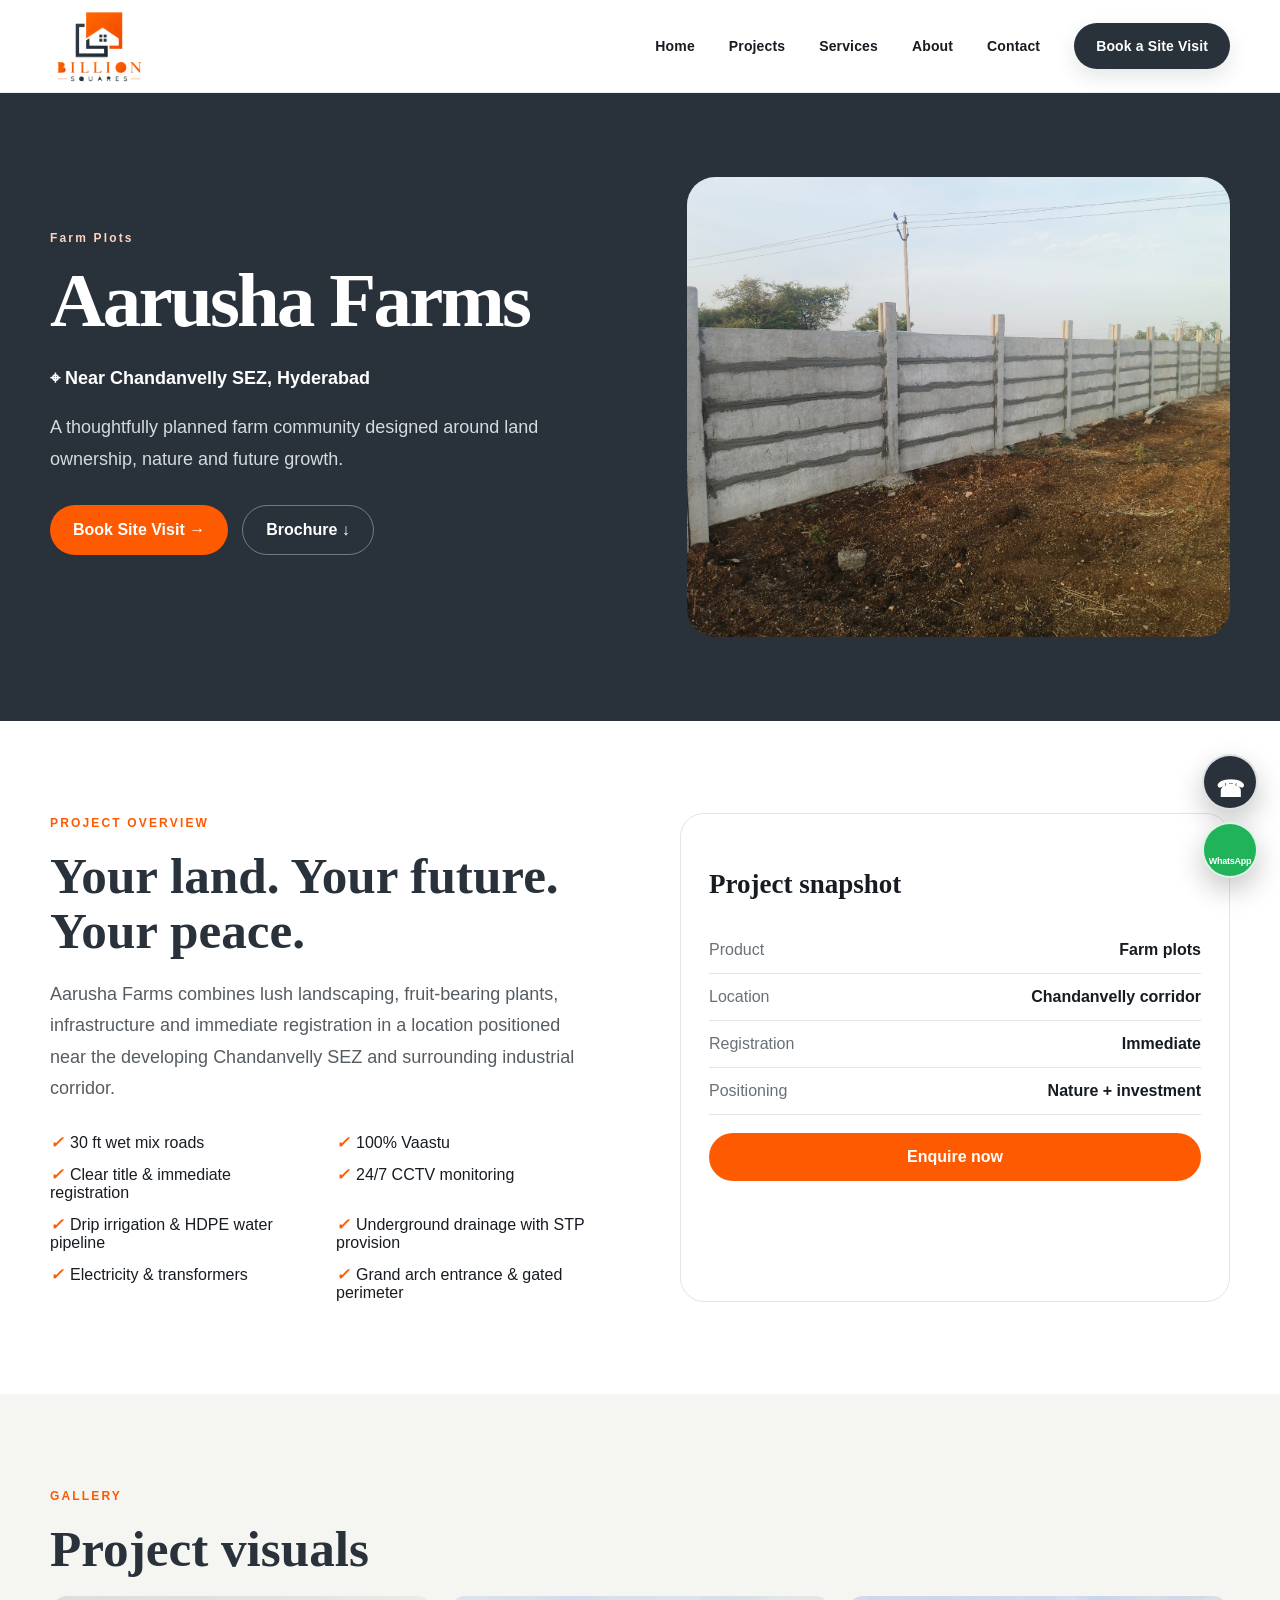
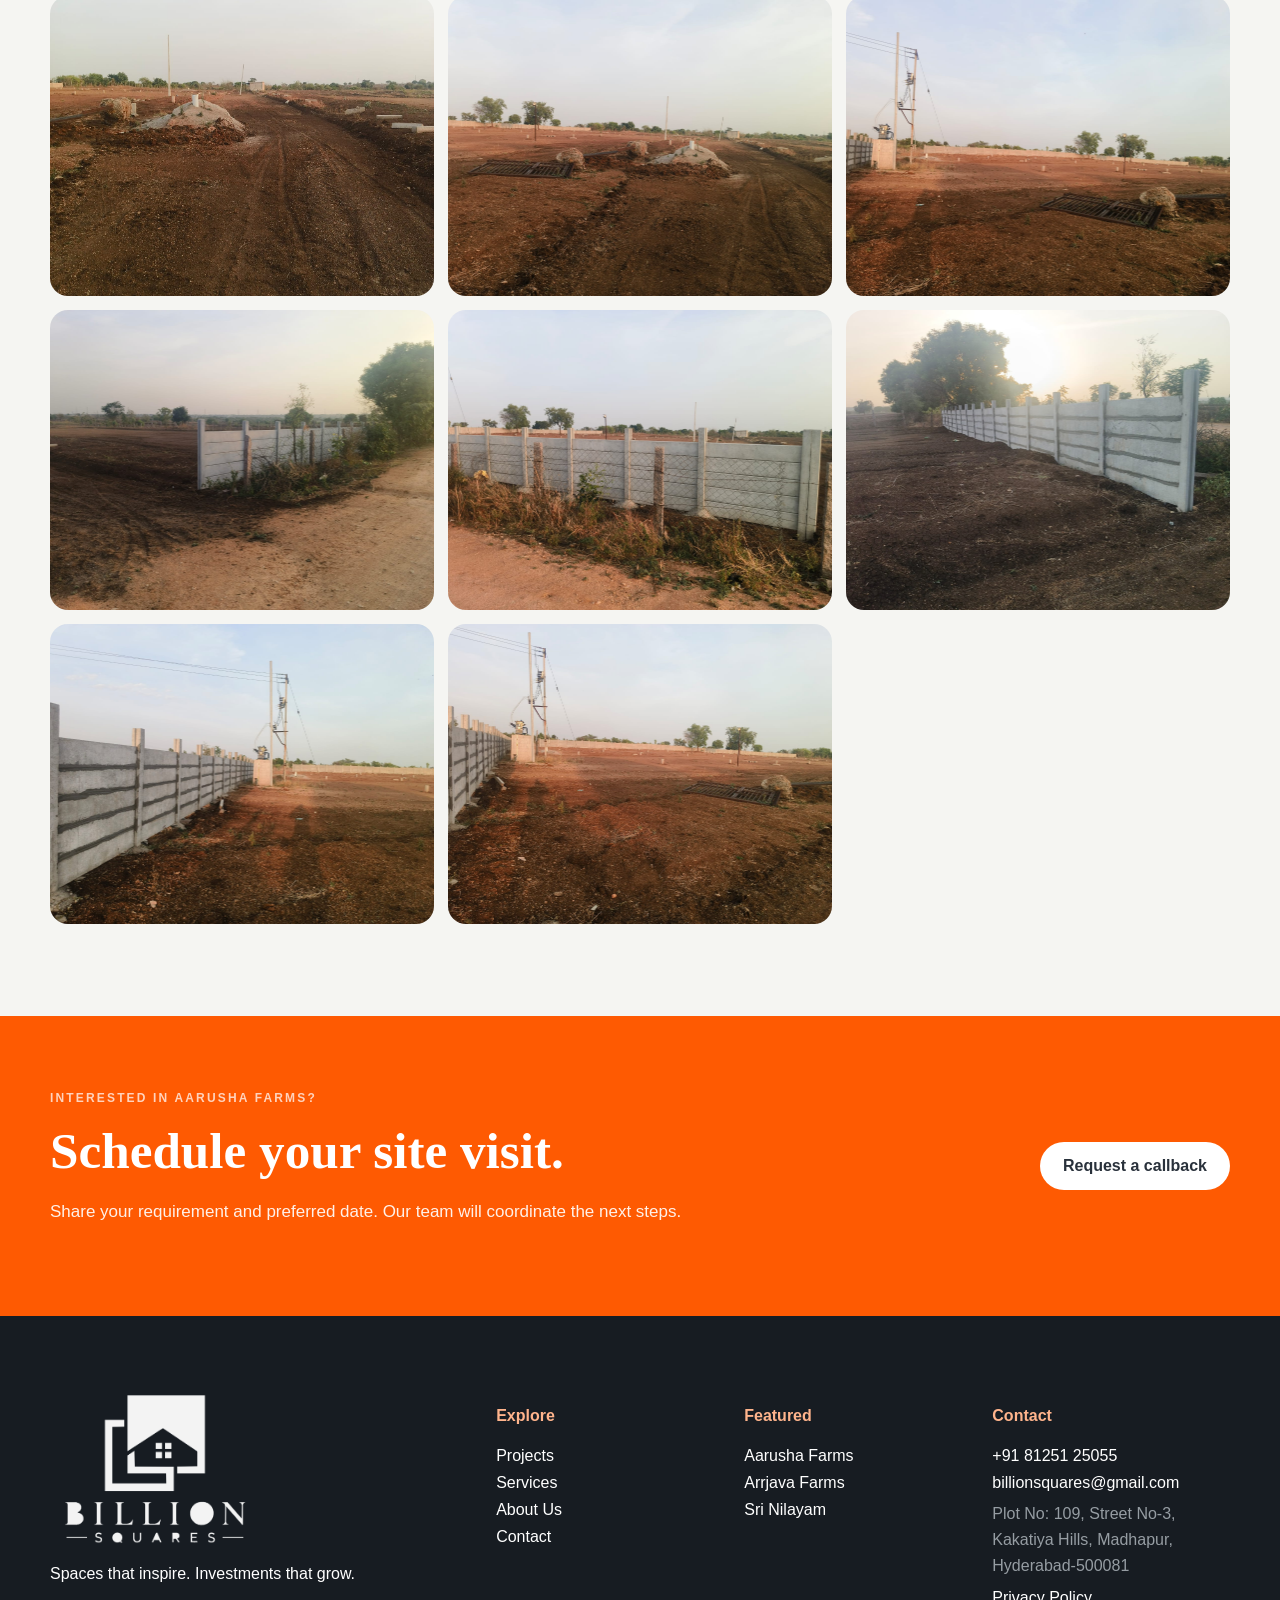
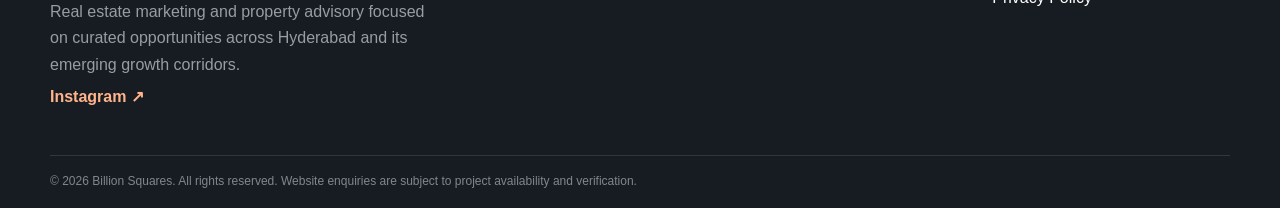
==== commit af74f9d0: "Add files via upload" ====
--- a/aarusha-farms.html
+++ b/aarusha-farms.html
@@ -65,7 +65,7 @@
 <div class="container copyright">© 2026 Billion Squares. All rights reserved. <span>Website enquiries are subject to project availability and verification.</span></div>
 </footer>
 <div class="floating-actions" aria-label="Quick contact">
-<a class="float-call" href="tel:+918125125055" aria-label="Call Billion Squares">☎</a>
-<a class="float-wa" href="https://wa.me/918125125055?text=Hello%20Billion%20Squares%2C%20I%20would%20like%20to%20know%20more%20about%20your%20properties." target="_blank" rel="noopener" aria-label="WhatsApp Billion Squares">WA</a>
+<a class="float-call" href="tel:+918125125055" aria-label="Call Billion Squares" title="Call Billion Squares">Call</a>
+<a class="float-wa" href="https://wa.me/918125125055?text=Hello%20Billion%20Squares%2C%20I%20would%20like%20to%20know%20more%20about%20your%20properties." target="_blank" rel="noopener" aria-label="WhatsApp Billion Squares" title="WhatsApp Billion Squares">WhatsApp</a>
 </div>
 <script src="/script.js"></script></body></html>
--- a/styles.css
+++ b/styles.css
@@ -44,3 +44,59 @@
  .section-head{align-items:flex-start;gap:16px;flex-direction:column}
  .map-card{align-items:flex-start;flex-direction:column}
 }
+
+/* FINAL PREMIUM UI POLISH */
+.header{background:rgba(255,255,255,.96);backdrop-filter:blur(16px);-webkit-backdrop-filter:blur(16px)}
+.nav-wrap{height:92px}
+.brand-logo-only{display:flex;align-items:center;min-width:230px}
+.brand-logo-only img{width:225px;height:76px;object-fit:contain;object-position:left center}
+.nav{gap:34px}
+.nav a{font-size:14px;letter-spacing:.01em}
+.nav-cta{padding:15px 22px!important;box-shadow:0 8px 20px rgba(41,49,59,.12)}
+.hero{padding:70px 0 76px}
+.hero-grid{grid-template-columns:.95fr 1.05fr;gap:70px;align-items:center}
+.hero h1{font-size:clamp(62px,5.7vw,96px);line-height:.94;letter-spacing:-.045em;max-width:720px}
+.hero .eyebrow{margin-bottom:28px}
+.hero-copy>p{font-size:19px;line-height:1.7;max-width:720px;margin-top:34px}
+.hero-actions{margin-top:30px}
+.visual{border-radius:36px;overflow:hidden;box-shadow:0 30px 80px rgba(41,49,59,.14)}
+.visual>img{height:610px;object-fit:cover}
+.float-card{border-radius:20px;box-shadow:0 18px 50px rgba(41,49,59,.15)}
+.floating-actions{gap:12px}
+.floating-actions a{width:56px;height:56px;border:2px solid rgba(255,255,255,.85);font-family:Arial,sans-serif}
+.float-call{font-size:0}
+.float-call:after{content:"☎";font-size:23px;line-height:1}
+.float-wa{font-size:0}
+.float-wa:after{content:"WhatsApp";font-size:9px;font-weight:900;letter-spacing:-.03em}
+.contact-ribbon-grid{min-height:82px}
+.section{padding-top:92px;padding-bottom:92px}
+.project-card,.service-card,.contact-box{transition:transform .25s ease,box-shadow .25s ease,border-color .25s ease}
+.project-card:hover,.service-card:hover,.contact-box:hover{transform:translateY(-5px);box-shadow:0 18px 44px rgba(41,49,59,.10);border-color:rgba(254,90,2,.28)}
+.footer{padding-top:70px}
+@media(max-width:1100px){
+ .nav{gap:22px}
+ .brand-logo-only{min-width:190px}.brand-logo-only img{width:190px}
+ .hero-grid{gap:42px}.hero h1{font-size:clamp(58px,6vw,78px)}
+ .visual>img{height:540px}
+}
+@media(max-width:900px){
+ .nav-wrap{height:82px}.brand-logo-only{min-width:0}.brand-logo-only img{width:180px;height:66px}
+ .nav{top:82px}
+ .hero{padding:48px 0 58px}.hero-grid{grid-template-columns:1fr;gap:42px}
+ .hero h1{font-size:clamp(56px,10vw,78px);max-width:760px}
+ .hero-copy>p{max-width:760px}
+ .visual>img{height:520px}
+}
+@media(max-width:620px){
+ .nav-wrap{height:74px}.nav{top:74px}
+ .brand-logo-only img{width:155px;height:58px}
+ .hero{padding:38px 0 46px}
+ .hero h1{font-size:47px;line-height:.97;letter-spacing:-.035em}
+ .hero .eyebrow{font-size:11px;line-height:1.5;margin-bottom:20px}
+ .hero-copy>p{font-size:16px;line-height:1.65;margin-top:24px}
+ .hero-actions{display:grid;grid-template-columns:1fr;gap:10px}
+ .hero-actions .btn{text-align:center;width:100%}
+ .visual{border-radius:24px}.visual>img{height:390px}
+ .section{padding-top:66px;padding-bottom:66px}
+ .floating-actions a{width:50px;height:50px}
+}
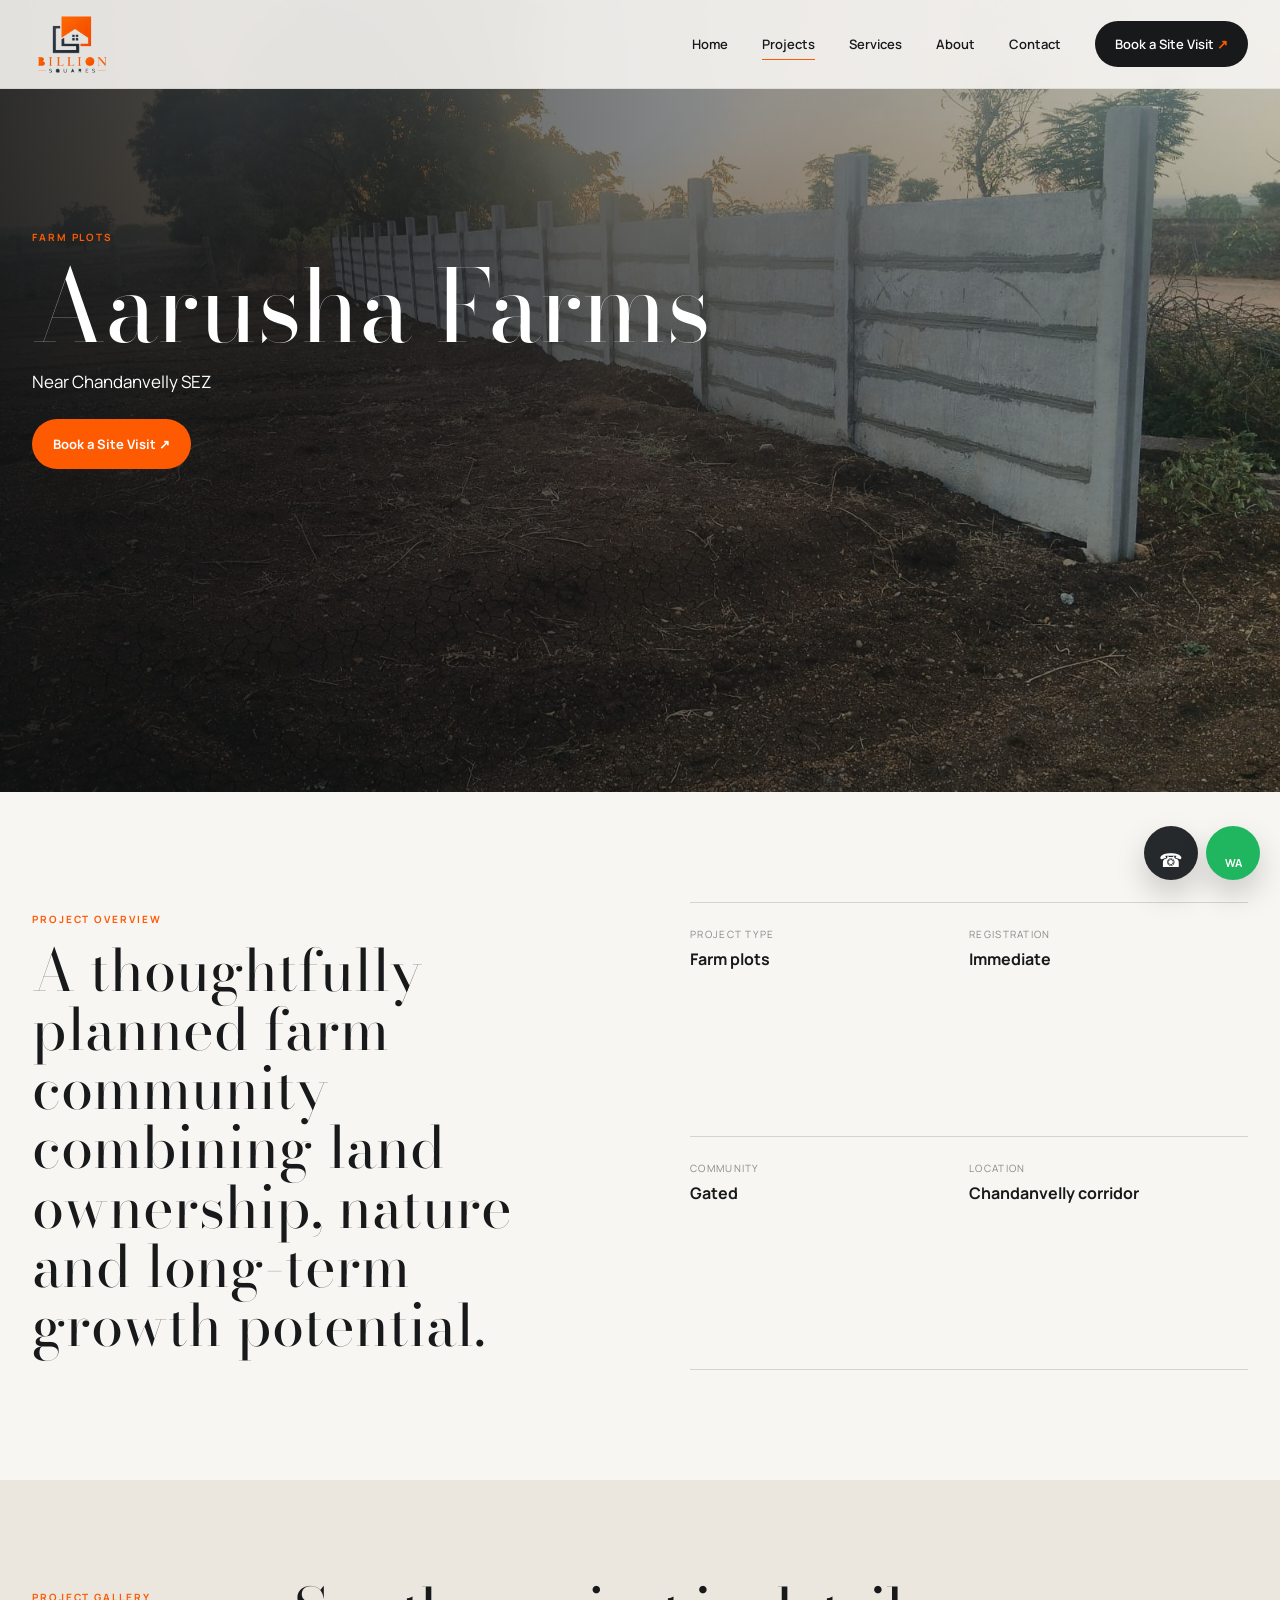
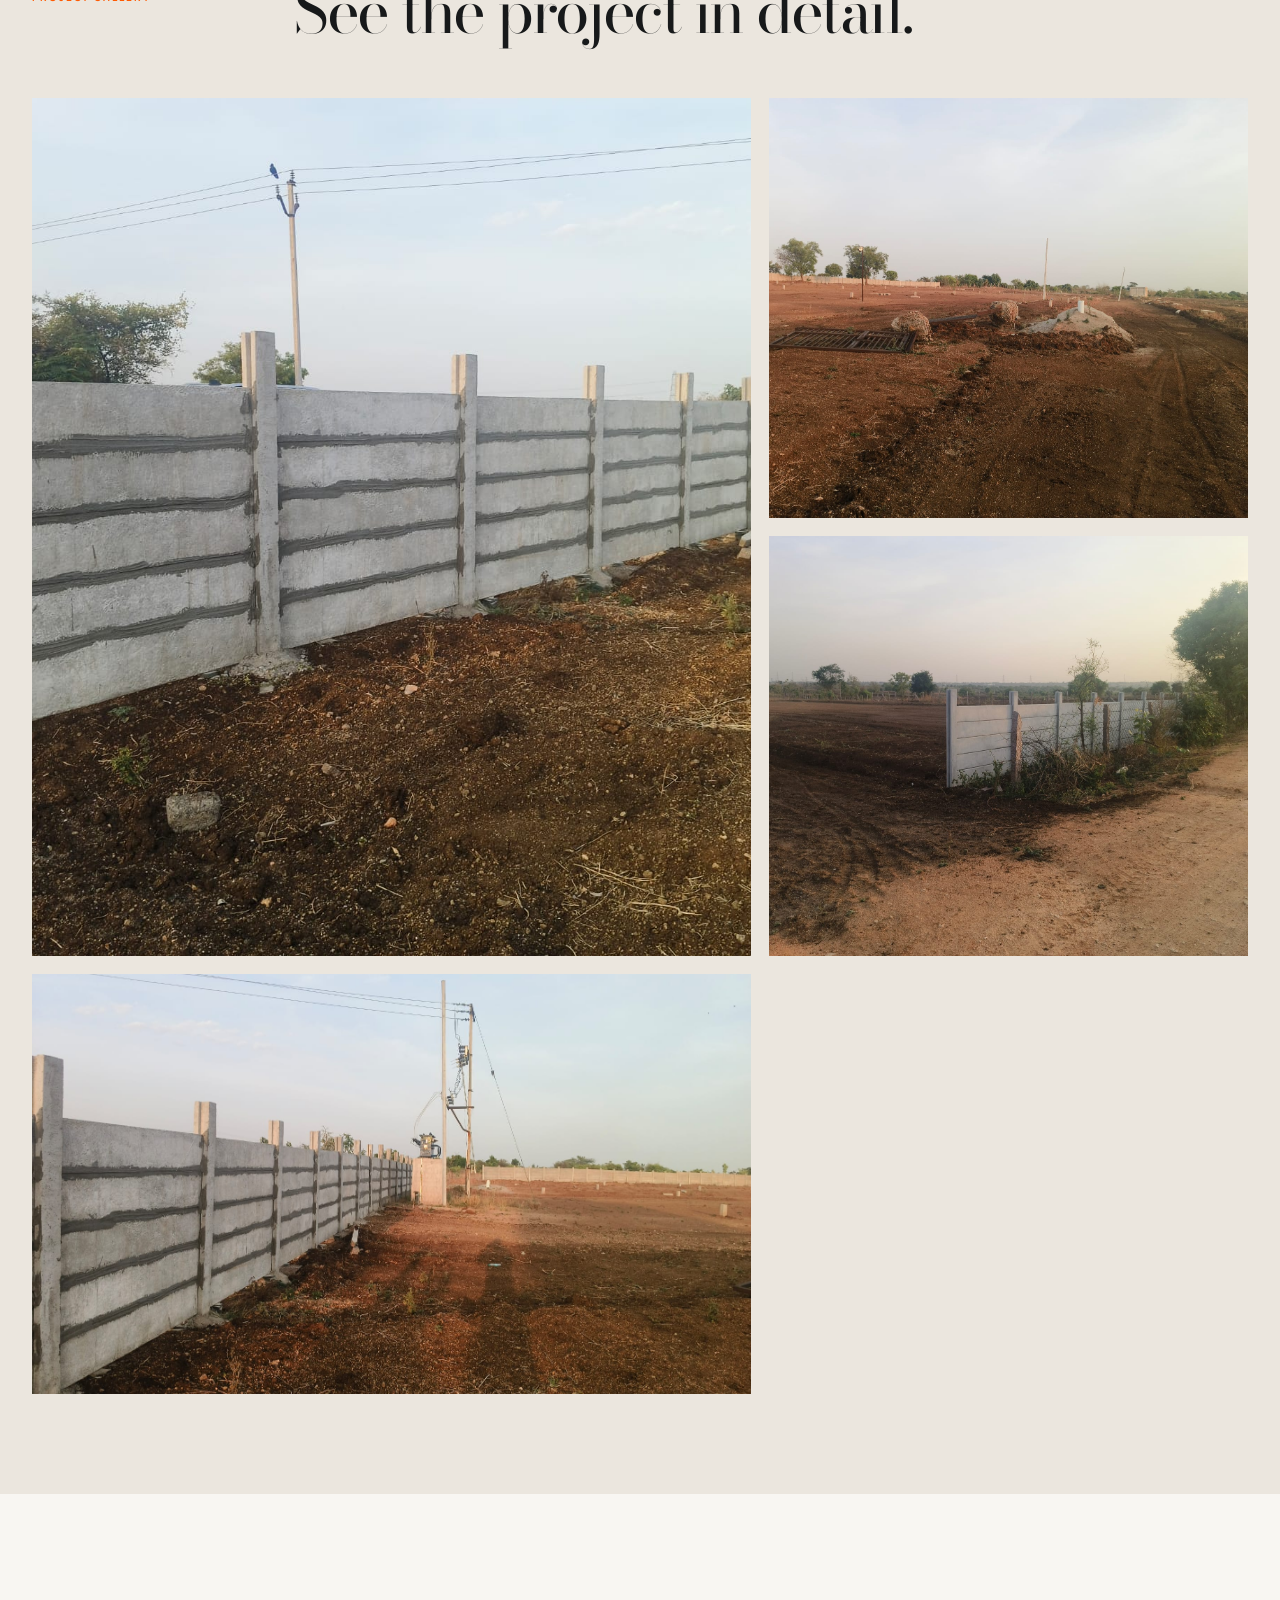
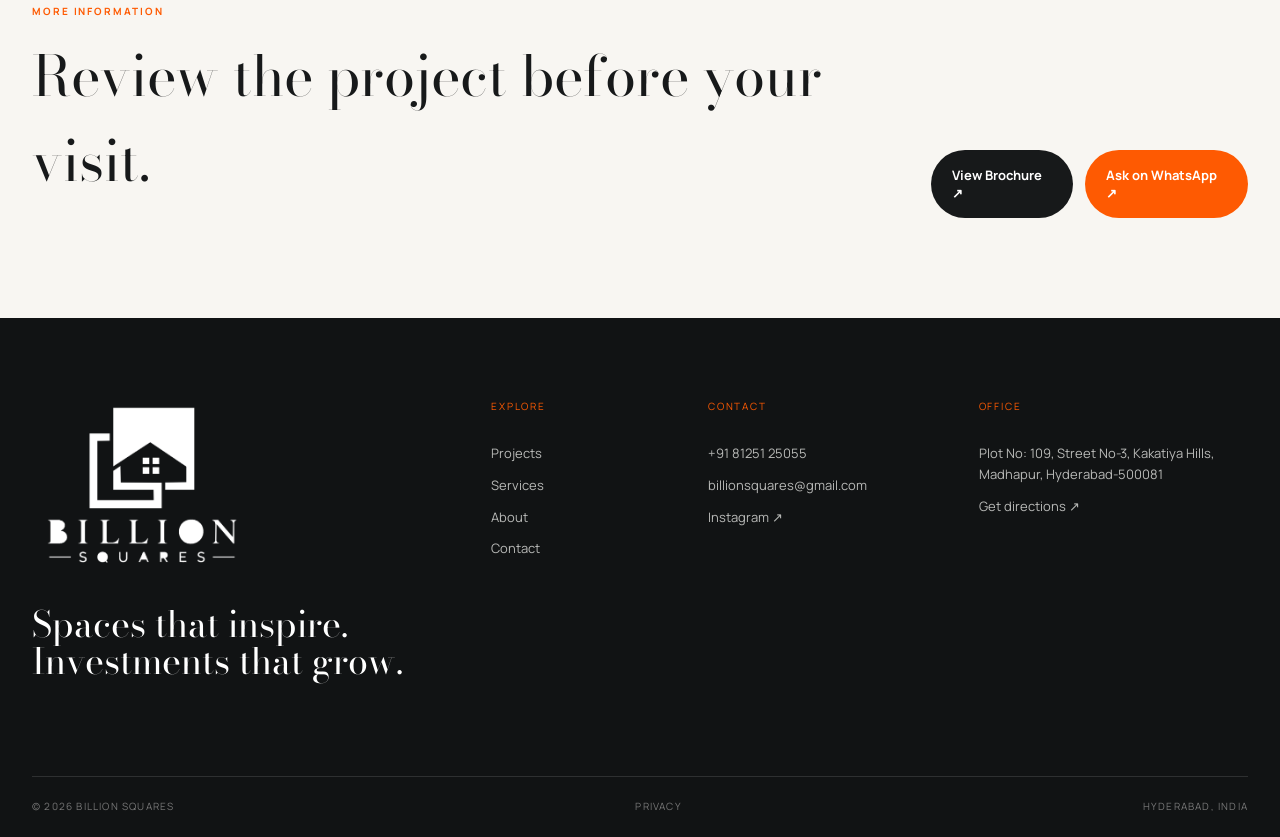
==== commit 8df30aaf: "main" ====
--- a/aarusha-farms.html
+++ b/aarusha-farms.html
@@ -2,70 +2,40 @@
 <meta charset="utf-8">
 <meta name="viewport" content="width=device-width,initial-scale=1,viewport-fit=cover">
 <title>Aarusha Farms | Billion Squares</title>
-<meta name="description" content="Explore Aarusha Farms with Billion Squares. View project highlights, gallery, brochure and book a site visit.">
+<meta name="description" content="A thoughtfully planned farm community combining land ownership, nature and long-term growth potential.">
 <link rel="canonical" href="https://www.billionsquares.com/aarusha-farms.html">
-<meta name="theme-color" content="#29313b">
+<meta name="theme-color" content="#161819">
 <meta property="og:type" content="website">
 <meta property="og:title" content="Aarusha Farms | Billion Squares">
-<meta property="og:description" content="Explore Aarusha Farms with Billion Squares. View project highlights, gallery, brochure and book a site visit.">
+<meta property="og:description" content="A thoughtfully planned farm community combining land ownership, nature and long-term growth potential.">
 <meta property="og:url" content="https://www.billionsquares.com/aarusha-farms.html">
 <meta property="og:image" content="https://www.billionsquares.com/assets/brand/billion-squares-logo.png">
 <meta name="twitter:card" content="summary_large_image">
-<link rel="icon" type="image/png" href="/assets/brand/favicon.png">
-<link rel="apple-touch-icon" href="/assets/brand/favicon.png">
+<link rel="icon" href="/assets/brand/favicon.png">
 <link rel="stylesheet" href="/styles.css">
-<script type="application/ld+json">
-{
-  "@context":"https://schema.org",
-  "@type":"RealEstateAgent",
-  "name":"Billion Squares",
-  "url":"https://www.billionsquares.com",
-  "logo":"https://www.billionsquares.com/assets/brand/billion-squares-logo.png",
-  "telephone":"+91-81251-25055",
-  "email":"billionsquares@gmail.com",
-  "address":{
-    "@type":"PostalAddress",
-    "streetAddress":"Plot No: 109, Street No-3, Kakatiya Hills",
-    "addressLocality":"Madhapur",
-    "addressRegion":"Telangana",
-    "postalCode":"500081",
-    "addressCountry":"IN"
-  },
-  "sameAs":["https://www.instagram.com/arrjava_forms?igsh=MW4xbnpyOGE2cTFhNQ=="]
-}
-</script>
-</head><body><header class="header">
-<div class="container nav-wrap">
-<a class="brand brand-logo-only" href="/" aria-label="Billion Squares home">
+</head><body><header class="site-header">
+<div class="shell nav-shell">
+<a class="logo" href="/"><img src="/assets/brand/billion-squares-logo.png" alt="Billion Squares"></a>
+<nav class="desktop-nav"><a href="/">Home</a><a href="/projects.html" class=active>Projects</a><a href="/services.html">Services</a><a href="/about.html">About</a><a href="/contact.html">Contact</a><a class="nav-pill" href="/contact.html#enquiry">Book a Site Visit <span>↗</span></a></nav>
+<button class="menu-btn" aria-label="Open menu" aria-expanded="false"><span></span><span></span></button>
+</div>
+<div class="mobile-menu"><a href="/">Home</a><a href="/projects.html" class=active>Projects</a><a href="/services.html">Services</a><a href="/about.html">About</a><a href="/contact.html">Contact</a><a class="nav-pill" href="/contact.html#enquiry">Book a Site Visit ↗</a></div>
+</header><main>
+<section class="project-hero"><div class="project-hero-media"><img src="/assets/aarusha/7.jpeg" alt="Aarusha Farms"></div><div class="project-shade"></div><div class="shell project-hero-copy"><p class="overline">FARM PLOTS</p><h1>Aarusha Farms</h1><p>Near Chandanvelly SEZ</p><a class="btn-orange" href="/contact.html#enquiry">Book a Site Visit ↗</a></div></section>
+<section class="project-overview"><div class="shell overview-grid"><div><p class="overline">PROJECT OVERVIEW</p><h2>A thoughtfully planned farm community combining land ownership, nature and long-term growth potential.</h2></div><div class="fact-grid"><div><span>Project type</span><b>Farm plots</b></div><div><span>Registration</span><b>Immediate</b></div><div><span>Community</span><b>Gated</b></div><div><span>Location</span><b>Chandanvelly corridor</b></div></div></div></section>
+<section class="gallery-luxe"><div class="shell"><div class="section-intro"><p class="overline">PROJECT GALLERY</p><div><h2>See the project in detail.</h2></div></div><div class="gallery-grid"><img src="/assets/aarusha/1.jpeg" alt="Aarusha Farms"><img src="/assets/aarusha/3.jpeg" alt="Aarusha Farms"><img src="/assets/aarusha/5.jpeg" alt="Aarusha Farms"><img src="/assets/aarusha/8.jpeg" alt="Aarusha Farms"></div></div></section>
+<section class="project-actions"><div class="shell"><div><p class="overline">MORE INFORMATION</p><h2>Review the project before your visit.</h2></div><div class="action-buttons"><a class="btn-dark" href="/assets/aarusha/brochure.pdf" target="_blank">View Brochure ↗</a><a class="btn-orange" href="https://wa.me/918125125055?text=Hello%20Billion%20Squares%2C%20I%20would%20like%20to%20know%20more%20about%20your%20properties." target="_blank">Ask on WhatsApp ↗</a></div></div></section>
+</main><footer class="site-footer">
+<div class="shell footer-top">
+<div class="footer-brand">
 <img src="/assets/brand/billion-squares-logo.png" alt="Billion Squares">
-</a>
-<nav class="nav" aria-label="Primary navigation">
-<a href="/">Home</a><a href="/projects.html">Projects</a><a href="/services.html">Services</a><a href="/about.html">About</a><a href="/contact.html">Contact</a>
-<a class="nav-cta" href="/contact.html#enquiry">Book a Site Visit</a>
-</nav>
-<button class="menu" aria-label="Open menu" aria-expanded="false">☰</button>
+<h3>Spaces that inspire.<br>Investments that grow.</h3>
 </div>
-</header><main><section class="project-hero"><div class="container project-hero-grid"><div><span class="eyebrow light">Farm Plots</span><h1>Aarusha Farms</h1><p class="project-location">⌖ Near Chandanvelly SEZ, Hyderabad</p><p>A thoughtfully planned farm community designed around land ownership, nature and future growth.</p><div class="hero-actions"><a class="btn" href="/contact.html">Book Site Visit →</a><a class="btn btn-outline light-border" href="/assets/aarusha/brochure.pdf" target="_blank">Brochure ↓</a></div></div><div class="project-hero-image"><img src="/assets/aarusha/1.jpeg" alt="Aarusha Farms"></div></div></section><section class="section"><div class="container detail-grid"><div><span class="eyebrow">PROJECT OVERVIEW</span><h2>Your land. Your future. Your peace.</h2><p class="lead">Aarusha Farms combines lush landscaping, fruit-bearing plants, infrastructure and immediate registration in a location positioned near the developing Chandanvelly SEZ and surrounding industrial corridor.</p><div class="highlights"><div><i class="check">✓</i>30 ft wet mix roads</div><div><i class="check">✓</i>100% Vaastu</div><div><i class="check">✓</i>Clear title & immediate registration</div><div><i class="check">✓</i>24/7 CCTV monitoring</div><div><i class="check">✓</i>Drip irrigation & HDPE water pipeline</div><div><i class="check">✓</i>Underground drainage with STP provision</div><div><i class="check">✓</i>Electricity & transformers</div><div><i class="check">✓</i>Grand arch entrance & gated perimeter</div></div></div><aside class="info-card"><h3>Project snapshot</h3><div class="info-row"><span>Product</span><b>Farm plots</b></div><div class="info-row"><span>Location</span><b>Chandanvelly corridor</b></div><div class="info-row"><span>Registration</span><b>Immediate</b></div><div class="info-row"><span>Positioning</span><b>Nature + investment</b></div><a class="btn" style="width:100%;margin-top:18px" href="/contact.html">Enquire now</a></aside></div></section><section class="section section-soft"><div class="container"><span class="eyebrow">GALLERY</span><h2>Project visuals</h2><div class="gallery"><img src="/assets/aarusha/2.jpeg" alt="Aarusha Farms"><img src="/assets/aarusha/3.jpeg" alt="Aarusha Farms"><img src="/assets/aarusha/4.jpeg" alt="Aarusha Farms"><img src="/assets/aarusha/5.jpeg" alt="Aarusha Farms"><img src="/assets/aarusha/6.jpeg" alt="Aarusha Farms"><img src="/assets/aarusha/7.jpeg" alt="Aarusha Farms"><img src="/assets/aarusha/8.jpeg" alt="Aarusha Farms"><img src="/assets/aarusha/9.jpeg" alt="Aarusha Farms"></div></div></section><section class="cta"><div class="container cta-inner"><div><span class="eyebrow light">INTERESTED IN AARUSHA FARMS?</span><h2>Schedule your site visit.</h2><p>Share your requirement and preferred date. Our team will coordinate the next steps.</p></div><a class="btn btn-white" href="/contact.html">Request a callback</a></div></section></main><footer class="footer">
-<div class="container footer-grid">
-<div>
-<img class="footer-logo" src="/assets/brand/billion-squares-logo.png" alt="Billion Squares">
-<p>Spaces that inspire. Investments that grow.</p>
-<p class="muted">Real estate marketing and property advisory focused on curated opportunities across Hyderabad and its emerging growth corridors.</p>
-<div class="social-row"><a href="https://www.instagram.com/arrjava_forms?igsh=MW4xbnpyOGE2cTFhNQ==" target="_blank" rel="noopener">Instagram ↗</a></div>
+<div><p class="footer-label">Explore</p><a href="/projects.html">Projects</a><a href="/services.html">Services</a><a href="/about.html">About</a><a href="/contact.html">Contact</a></div>
+<div><p class="footer-label">Contact</p><a href="tel:+918125125055">+91 81251 25055</a><a href="mailto:billionsquares@gmail.com">billionsquares@gmail.com</a><a href="https://www.instagram.com/arrjava_forms?igsh=MW4xbnpyOGE2cTFhNQ==" target="_blank" rel="noopener">Instagram ↗</a></div>
+<div><p class="footer-label">Office</p><p>Plot No: 109, Street No-3, Kakatiya Hills, Madhapur, Hyderabad-500081</p><a href="https://www.google.com/maps/search/?api=1&query=Plot+No+109%2C+Street+No-3%2C+Kakatiya+Hills%2C+Madhapur%2C+Hyderabad-500081" target="_blank">Get directions ↗</a></div>
 </div>
-<div><h4>Explore</h4><a href="/projects.html">Projects</a><a href="/services.html">Services</a><a href="/about.html">About Us</a><a href="/contact.html">Contact</a></div>
-<div><h4>Featured</h4><a href="/aarusha-farms.html">Aarusha Farms</a><a href="/arrjava-farms.html">Arrjava Farms</a><a href="/sri-nilayam.html">Sri Nilayam</a></div>
-<div><h4>Contact</h4>
-<a href="tel:+918125125055">+91 81251 25055</a>
-<a href="mailto:billionsquares@gmail.com">billionsquares@gmail.com</a>
-<a href="https://www.google.com/maps/search/?api=1&query=Plot+No+109%2C+Street+No-3%2C+Kakatiya+Hills%2C+Madhapur%2C+Hyderabad-500081" target="_blank" rel="noopener" class="muted">Plot No: 109, Street No-3, Kakatiya Hills, Madhapur, Hyderabad-500081</a>
-<a href="/privacy.html">Privacy Policy</a>
-</div>
-</div>
-<div class="container copyright">© 2026 Billion Squares. All rights reserved. <span>Website enquiries are subject to project availability and verification.</span></div>
+<div class="shell footer-bottom"><span>© 2026 Billion Squares</span><a href="/privacy.html">Privacy</a><span>Hyderabad, India</span></div>
 </footer>
-<div class="floating-actions" aria-label="Quick contact">
-<a class="float-call" href="tel:+918125125055" aria-label="Call Billion Squares" title="Call Billion Squares">Call</a>
-<a class="float-wa" href="https://wa.me/918125125055?text=Hello%20Billion%20Squares%2C%20I%20would%20like%20to%20know%20more%20about%20your%20properties." target="_blank" rel="noopener" aria-label="WhatsApp Billion Squares" title="WhatsApp Billion Squares">WhatsApp</a>
-</div>
+<div class="quick-actions"><a class="qa call" href="tel:+918125125055" aria-label="Call">Call</a><a class="qa whatsapp" href="https://wa.me/918125125055?text=Hello%20Billion%20Squares%2C%20I%20would%20like%20to%20know%20more%20about%20your%20properties." target="_blank" aria-label="WhatsApp">WhatsApp</a></div>
 <script src="/script.js"></script></body></html>
--- a/styles.css
+++ b/styles.css
@@ -1,102 +1,20 @@
-:root{--orange:#fe5a02;--char:#29313b;--ink:#171c22;--muted:#697078;--soft:#f5f5f2;--line:#e7e4df;--white:#fff}*{box-sizing:border-box}html{scroll-behavior:smooth}body{margin:0;font-family:Inter,Arial,Helvetica,sans-serif;color:var(--ink);background:#fff}a{text-decoration:none;color:inherit}img{display:block;max-width:100%}.container{width:min(1180px,calc(100% - 40px));margin:auto}.header{position:sticky;top:0;z-index:50;background:rgba(255,255,255,.95);backdrop-filter:blur(16px);border-bottom:1px solid rgba(41,49,59,.08)}.nav-wrap{height:82px;display:flex;align-items:center;justify-content:space-between}.brand{display:flex;align-items:center;gap:11px}.brand img{width:54px;height:54px;object-fit:cover;object-position:50% 25%;border-radius:9px}.brand-copy{line-height:.95}.brand-copy b{display:block;font-family:Georgia,serif;color:var(--orange);font-size:20px;letter-spacing:.14em}.brand-copy small{display:block;color:var(--char);font-size:9px;letter-spacing:.39em;margin-top:7px}.nav{display:flex;align-items:center;gap:28px;font-size:14px;font-weight:800}.nav a:hover{color:var(--orange)}.nav-cta{background:var(--char);color:#fff!important;padding:13px 18px;border-radius:999px}.menu{display:none;font-size:27px;background:none;border:0;color:var(--char)}.hero{position:relative;overflow:hidden;padding:78px 0 90px;background:linear-gradient(135deg,#fff 0%,#f9f6f1 62%,#fff0e7 100%)}.hero:after{content:"";position:absolute;width:500px;height:500px;border-radius:50%;background:rgba(254,90,2,.12);filter:blur(75px);right:-180px;top:-180px}.hero-grid{display:grid;grid-template-columns:1.08fr .92fr;gap:70px;align-items:center;position:relative;z-index:1}.eyebrow{display:inline-block;color:var(--orange);font-size:12px;font-weight:900;letter-spacing:.18em;margin-bottom:18px}.light{color:#ffd3bd}.hero h1,.page-hero h1,.project-hero h1{font-family:Georgia,'Times New Roman',serif;font-size:clamp(50px,6vw,86px);line-height:.99;letter-spacing:-.035em;margin:0 0 24px;color:var(--char)}.hero h1 span{color:var(--orange)}.hero p,.page-hero p,.project-hero p{font-size:18px;line-height:1.75;color:#5c6268;max-width:680px}.hero-actions{display:flex;gap:14px;flex-wrap:wrap;margin:31px 0}.btn{display:inline-flex;align-items:center;justify-content:center;gap:8px;background:var(--orange);color:#fff;border:0;border-radius:999px;padding:15px 23px;font-weight:900;cursor:pointer}.btn-outline{background:transparent;color:var(--char);border:1px solid #c9c5bf}.btn-outline.light-border{color:#fff;border-color:rgba(255,255,255,.35)}.btn-white{background:#fff;color:var(--char)}.trust{display:flex;gap:28px;flex-wrap:wrap;padding-top:26px;border-top:1px solid var(--line)}.trust div{display:flex;flex-direction:column}.trust b{color:var(--char)}.trust span{font-size:12px;color:var(--muted);margin-top:5px}.visual{position:relative;border-radius:34px;overflow:hidden;box-shadow:0 30px 80px rgba(41,49,59,.2)}.visual>img{width:100%;height:570px;object-fit:cover}.float-card{position:absolute;bottom:23px;left:23px;background:rgba(255,255,255,.95);padding:16px 18px;border-radius:18px;display:flex;gap:12px;align-items:center}.round-icon{width:34px;height:34px;border-radius:50%;display:grid;place-items:center;background:#fff0e8;color:var(--orange);font-weight:900}.float-card div{display:flex;flex-direction:column}.float-card span{font-size:12px;color:var(--muted)}.section{padding:90px 0}.section-soft{background:var(--soft)}.intro-grid,.detail-grid,.contact-grid{display:grid;grid-template-columns:1fr 1fr;gap:80px}.section h2,.cta h2{font-family:Georgia,serif;color:var(--char);font-size:clamp(36px,4vw,56px);line-height:1.08;margin:0 0 20px}.lead{font-size:18px;line-height:1.75;color:#555c62}.feature-list{display:grid;grid-template-columns:1fr 1fr;gap:14px;margin-top:28px}.feature-list span{font-weight:800;color:var(--char)}.check{color:var(--orange);font-weight:900;margin-right:7px}.section-head{display:flex;align-items:end;justify-content:space-between;margin-bottom:34px}.project-grid{display:grid;grid-template-columns:repeat(3,1fr);gap:24px}.project-card{background:#fff;border:1px solid #e5e2dd;border-radius:24px;overflow:hidden;transition:.3s}.project-card:hover{transform:translateY(-6px);box-shadow:0 22px 50px rgba(25,28,31,.1)}.project-image{height:260px;position:relative}.project-image img{width:100%;height:100%;object-fit:cover}.badge{position:absolute;left:16px;top:16px;background:#fff;padding:8px 11px;border-radius:999px;font-size:11px;font-weight:900}.project-body{padding:24px}.project-body h3{font-family:Georgia,serif;font-size:29px;color:var(--char);margin:4px 0 12px}.project-body p{color:var(--muted);line-height:1.65}.chips{display:flex;gap:8px;flex-wrap:wrap;margin:18px 0}.chips span{font-size:11px;background:#f3f2ee;padding:7px 9px;border-radius:999px}.text-link{color:var(--orange);font-weight:900}.services-grid{display:grid;grid-template-columns:repeat(4,1fr);gap:20px}.service-card{background:#fff;border:1px solid var(--line);border-radius:22px;padding:28px}.service-icon{width:42px;height:42px;border-radius:12px;background:#fff0e8;color:var(--orange);display:grid;place-items:center;font-size:23px;font-weight:900}.service-card h3{font-size:20px;color:var(--char)}.service-card p{color:var(--muted);line-height:1.65}.dark-strip{background:var(--char);color:#fff}.dark-strip h2{color:#fff}.dark-strip p{color:#d5d9dc;font-size:18px}.cta{background:var(--orange);color:#fff;padding:72px 0}.cta-inner{display:flex;align-items:center;justify-content:space-between;gap:60px}.cta h2{color:#fff;max-width:720px}.cta p{color:#fff1e9;font-size:17px;line-height:1.7;max-width:700px}.page-hero,.project-hero{background:var(--char);padding:84px 0}.page-hero h1,.project-hero h1{color:#fff;max-width:900px}.page-hero p,.project-hero p{color:#d6dade}.project-hero-grid{display:grid;grid-template-columns:1.03fr .97fr;gap:60px;align-items:center}.project-location{color:#fff!important;font-weight:800}.project-hero-image{border-radius:28px;overflow:hidden}.project-hero-image img{width:100%;height:460px;object-fit:cover}.highlights{display:grid;grid-template-columns:1fr 1fr;gap:13px 22px;margin-top:28px}.info-card{border:1px solid var(--line);border-radius:24px;padding:28px}.info-card h3{font-family:Georgia,serif;font-size:27px}.info-row{display:flex;justify-content:space-between;gap:20px;padding:14px 0;border-bottom:1px solid var(--line)}.info-row span{color:var(--muted)}.gallery{display:grid;grid-template-columns:repeat(3,1fr);gap:14px}.gallery img{width:100%;height:300px;object-fit:cover;border-radius:18px}.video{width:100%;border-radius:24px;background:#000;margin-top:25px;max-height:650px}.stat-grid{display:grid;grid-template-columns:repeat(4,1fr);gap:18px}.stat{background:#fff;border-radius:20px;padding:30px}.stat b{font-family:Georgia,serif;font-size:42px;color:var(--orange);display:block}.stat span{font-weight:800;color:var(--char)}.form{border:1px solid var(--line);border-radius:24px;padding:28px;display:grid;grid-template-columns:1fr 1fr;gap:18px}.form label{font-size:12px;font-weight:900;color:var(--char);display:flex;flex-direction:column;gap:8px}.form input,.form select,.form textarea{width:100%;border:1px solid #d7d4cf;border-radius:12px;padding:14px;font:inherit}.form .wide{grid-column:1/-1}.success{display:none;background:#eef8ef;color:#2d6b34;padding:13px;border-radius:12px}.contact-note{margin:20px 0}.contact-note b{display:block;color:var(--orange);margin-bottom:4px}.footer{background:#171c22;color:#fff;padding:70px 0 20px}.footer-grid{display:grid;grid-template-columns:2fr 1fr 1fr 1.2fr;gap:50px}.footer h4{color:#ffb48c}.footer a,.footer .muted{display:block;margin:9px 0}.footer-brand{font-family:Georgia,serif;font-size:28px;letter-spacing:.1em}.footer-brand span{color:var(--orange)}.muted{color:#969da3;line-height:1.65}.copyright{border-top:1px solid #30363c;margin-top:40px;padding-top:18px;color:#80878c;font-size:12px}@media(max-width:900px){.nav{display:none;position:absolute;top:82px;left:0;right:0;background:#fff;padding:24px;flex-direction:column;align-items:flex-start;border-bottom:1px solid var(--line)}.nav.open{display:flex}.menu{display:block}.hero-grid,.project-hero-grid,.intro-grid,.detail-grid,.contact-grid{grid-template-columns:1fr}.hero .visual{order:-1}.services-grid,.project-grid{grid-template-columns:1fr 1fr}.footer-grid{grid-template-columns:1fr 1fr}.cta-inner{flex-direction:column;align-items:flex-start}.visual>img{height:430px}}@media(max-width:620px){.container{width:min(100% - 28px,1180px)}.section,.hero,.page-hero,.project-hero{padding:60px 0}.hero h1,.page-hero h1,.project-hero h1{font-size:46px}.project-grid,.services-grid,.stat-grid{grid-template-columns:1fr}.feature-list,.highlights{grid-template-columns:1fr}.gallery{grid-template-columns:1fr 1fr}.gallery img{height:190px}.footer-grid{grid-template-columns:1fr}.form{grid-template-columns:1fr}.form .wide{grid-column:auto}.brand-copy{display:none}}
 
-/* Billion Squares V2 production polish */
-.brand-logo-only img{width:190px;height:62px;object-fit:contain;object-position:left center;border-radius:0}
-.footer-logo{width:210px;max-width:100%;filter:brightness(0) invert(1);opacity:.95;margin-bottom:14px}
-.social-row a{color:#ffb48c;font-weight:800}
-.contact-ribbon{background:var(--char);color:#fff;border-top:1px solid #343d47}
-.contact-ribbon-grid{min-height:76px;display:grid;grid-template-columns:2fr repeat(3,auto);align-items:center;gap:18px}
-.contact-ribbon strong{display:block;font-size:15px}.contact-ribbon span{display:block;color:#abb1b7;font-size:12px;margin-top:4px}
-.contact-ribbon a{border:1px solid rgba(255,255,255,.18);padding:11px 15px;border-radius:999px;font-weight:800;font-size:13px}
-.contact-ribbon a:hover{background:var(--orange);border-color:var(--orange)}
-.floating-actions{position:fixed;right:22px;bottom:22px;z-index:70;display:flex;flex-direction:column;gap:10px}
-.floating-actions a{width:52px;height:52px;border-radius:50%;display:grid;place-items:center;color:#fff;font-weight:900;box-shadow:0 12px 28px rgba(0,0,0,.22);transition:.25s}
-.float-call{background:var(--char)}.float-wa{background:#20b35a;font-size:13px}.floating-actions a:hover{transform:translateY(-3px)}
-.contact-cards{display:grid;grid-template-columns:1fr 1fr;gap:12px;margin-top:28px}
-.contact-box{border:1px solid var(--line);border-radius:18px;padding:17px;background:#fff;display:flex;flex-direction:column;gap:7px}
-.contact-box b{color:var(--orange);font-size:12px;text-transform:uppercase;letter-spacing:.08em}
-.contact-box span{color:var(--char);font-weight:700;line-height:1.45}
-.form-note{font-size:11px;color:var(--muted);line-height:1.5}
-.map-card{display:flex;justify-content:space-between;align-items:center;gap:20px;background:#fff;border:1px solid var(--line);border-radius:22px;padding:28px;font-size:17px}
-.map-card strong{color:var(--orange)}
-.legal-copy{max-width:840px}.legal-copy h2{font-size:28px;margin-top:34px}.legal-copy p{font-size:16px;line-height:1.8;color:#5c6268}
-.page-hero.compact{padding:62px 0}
-.nav a[aria-current="page"]{color:var(--orange)}
-.hero .visual:before{content:"";position:absolute;inset:0;background:linear-gradient(to top,rgba(18,23,29,.18),transparent 50%);z-index:1;pointer-events:none}
-.float-card{z-index:2}
-@media(max-width:900px){
- .brand-logo-only img{width:165px;height:56px}
- .contact-ribbon-grid{grid-template-columns:1fr 1fr;padding:18px 0}
- .contact-ribbon-grid>div{grid-column:1/-1}
-}
-@media(max-width:620px){
- .nav-wrap{height:72px}.nav{top:72px}
- .brand-logo-only img{width:150px;height:50px}
- .contact-ribbon-grid{grid-template-columns:1fr}
- .contact-ribbon-grid>div{grid-column:auto}
- .contact-ribbon a{text-align:center}
- .contact-cards{grid-template-columns:1fr}
- .floating-actions{right:14px;bottom:14px}
- .floating-actions a{width:48px;height:48px}
- .hero{padding-top:44px}.hero h1{font-size:43px}
- .visual>img{height:360px}
- .project-image{height:230px}
- .section-head{align-items:flex-start;gap:16px;flex-direction:column}
- .map-card{align-items:flex-start;flex-direction:column}
-}
-
-/* FINAL PREMIUM UI POLISH */
-.header{background:rgba(255,255,255,.96);backdrop-filter:blur(16px);-webkit-backdrop-filter:blur(16px)}
-.nav-wrap{height:92px}
-.brand-logo-only{display:flex;align-items:center;min-width:230px}
-.brand-logo-only img{width:225px;height:76px;object-fit:contain;object-position:left center}
-.nav{gap:34px}
-.nav a{font-size:14px;letter-spacing:.01em}
-.nav-cta{padding:15px 22px!important;box-shadow:0 8px 20px rgba(41,49,59,.12)}
-.hero{padding:70px 0 76px}
-.hero-grid{grid-template-columns:.95fr 1.05fr;gap:70px;align-items:center}
-.hero h1{font-size:clamp(62px,5.7vw,96px);line-height:.94;letter-spacing:-.045em;max-width:720px}
-.hero .eyebrow{margin-bottom:28px}
-.hero-copy>p{font-size:19px;line-height:1.7;max-width:720px;margin-top:34px}
-.hero-actions{margin-top:30px}
-.visual{border-radius:36px;overflow:hidden;box-shadow:0 30px 80px rgba(41,49,59,.14)}
-.visual>img{height:610px;object-fit:cover}
-.float-card{border-radius:20px;box-shadow:0 18px 50px rgba(41,49,59,.15)}
-.floating-actions{gap:12px}
-.floating-actions a{width:56px;height:56px;border:2px solid rgba(255,255,255,.85);font-family:Arial,sans-serif}
-.float-call{font-size:0}
-.float-call:after{content:"☎";font-size:23px;line-height:1}
-.float-wa{font-size:0}
-.float-wa:after{content:"WhatsApp";font-size:9px;font-weight:900;letter-spacing:-.03em}
-.contact-ribbon-grid{min-height:82px}
-.section{padding-top:92px;padding-bottom:92px}
-.project-card,.service-card,.contact-box{transition:transform .25s ease,box-shadow .25s ease,border-color .25s ease}
-.project-card:hover,.service-card:hover,.contact-box:hover{transform:translateY(-5px);box-shadow:0 18px 44px rgba(41,49,59,.10);border-color:rgba(254,90,2,.28)}
-.footer{padding-top:70px}
-@media(max-width:1100px){
- .nav{gap:22px}
- .brand-logo-only{min-width:190px}.brand-logo-only img{width:190px}
- .hero-grid{gap:42px}.hero h1{font-size:clamp(58px,6vw,78px)}
- .visual>img{height:540px}
-}
-@media(max-width:900px){
- .nav-wrap{height:82px}.brand-logo-only{min-width:0}.brand-logo-only img{width:180px;height:66px}
- .nav{top:82px}
- .hero{padding:48px 0 58px}.hero-grid{grid-template-columns:1fr;gap:42px}
- .hero h1{font-size:clamp(56px,10vw,78px);max-width:760px}
- .hero-copy>p{max-width:760px}
- .visual>img{height:520px}
-}
-@media(max-width:620px){
- .nav-wrap{height:74px}.nav{top:74px}
- .brand-logo-only img{width:155px;height:58px}
- .hero{padding:38px 0 46px}
- .hero h1{font-size:47px;line-height:.97;letter-spacing:-.035em}
- .hero .eyebrow{font-size:11px;line-height:1.5;margin-bottom:20px}
- .hero-copy>p{font-size:16px;line-height:1.65;margin-top:24px}
- .hero-actions{display:grid;grid-template-columns:1fr;gap:10px}
- .hero-actions .btn{text-align:center;width:100%}
- .visual{border-radius:24px}.visual>img{height:390px}
- .section{padding-top:66px;padding-bottom:66px}
- .floating-actions a{width:50px;height:50px}
-}
+@import url('https://fonts.googleapis.com/css2?family=Bodoni+Moda:opsz,wght@6..96,400;6..96,500;6..96,600&family=Manrope:wght@400;500;600;700&display=swap');
+:root{--orange:#fe5a02;--char:#17191a;--cream:#f3efe8;--paper:#f8f6f2;--line:rgba(23,25,26,.15);--muted:#737473}
+*{box-sizing:border-box}html{scroll-behavior:smooth}body{margin:0;background:var(--paper);color:var(--char);font-family:Manrope,Arial,sans-serif}a{color:inherit;text-decoration:none}img{display:block;width:100%}.shell{width:min(1420px,calc(100% - 64px));margin:auto}
+.site-header{position:fixed;top:0;left:0;right:0;z-index:50;background:rgba(248,246,242,.9);backdrop-filter:blur(18px);border-bottom:1px solid rgba(23,25,26,.08)}.nav-shell{height:88px;display:flex;align-items:center;justify-content:space-between}.logo img{width:190px;height:62px;object-fit:contain;object-position:left}.desktop-nav{display:flex;align-items:center;gap:34px;font-size:13px;font-weight:600}.desktop-nav>a:not(.nav-pill){position:relative}.desktop-nav>a:not(.nav-pill):after{content:"";position:absolute;left:0;bottom:-7px;width:0;height:1px;background:var(--orange);transition:.25s}.desktop-nav>a:hover:after,.desktop-nav>a.active:after{width:100%}.nav-pill{padding:14px 20px;border-radius:999px;background:var(--char);color:white}.nav-pill span{color:var(--orange)}.menu-btn,.mobile-menu{display:none}
+.hero-luxe{height:100svh;min-height:760px;position:relative;background:var(--char);color:#fff;overflow:hidden}.hero-image{position:absolute;inset:0}.hero-image img{height:100%;object-fit:cover;filter:saturate(.78) contrast(1.05)}.hero-overlay{position:absolute;inset:0;background:linear-gradient(90deg,rgba(14,16,17,.92) 0%,rgba(14,16,17,.74) 44%,rgba(14,16,17,.2) 100%),linear-gradient(0deg,rgba(14,16,17,.5),transparent 50%)}.hero-content{position:relative;z-index:2;height:100%;padding-top:150px;display:flex;flex-direction:column;justify-content:center}.hero-kicker{display:flex;align-items:center;gap:12px;text-transform:uppercase;font-size:11px;letter-spacing:.18em;color:#d8d5d0}.hero-kicker i{width:34px;height:1px;background:var(--orange)}.hero-content h1{font-family:"Bodoni Moda",serif;font-weight:400;font-size:clamp(72px,7vw,132px);line-height:.88;letter-spacing:-.055em;margin:28px 0 44px;max-width:1080px}.hero-content h1 em{font-weight:400;color:#fff}.hero-content h1 strong{font-weight:400;color:var(--orange)}.hero-bottom{display:flex;align-items:end;justify-content:space-between;gap:40px;max-width:1040px}.hero-bottom>p{max-width:470px;color:#d3d1cc;line-height:1.75;font-size:16px}.hero-ctas{display:flex;gap:12px}.btn-orange,.btn-dark,.btn-ghost{display:inline-flex;align-items:center;justify-content:center;gap:12px;padding:15px 20px;border-radius:999px;font-weight:700;font-size:13px;border:1px solid transparent}.btn-orange{background:var(--orange);color:white}.btn-dark{background:var(--char);color:white}.btn-ghost{border-color:rgba(255,255,255,.4);color:#fff}.hero-index{position:absolute;right:32px;bottom:30px;z-index:3;display:flex;gap:18px;align-items:center;color:#ddd;font-size:10px;text-transform:uppercase;letter-spacing:.12em;writing-mode:vertical-rl}.hero-index b{color:var(--orange)}
+.overline{font-size:10px;font-weight:700;letter-spacing:.19em;text-transform:uppercase;color:var(--orange)}.statement{padding:125px 0;background:var(--paper)}.statement-grid{display:grid;grid-template-columns:1.2fr .8fr;gap:110px;align-items:end}.statement h2,.section-intro h2,.corridor-copy h2,.cta-luxe h2,.page-hero-luxe h1,.about-hero h1,.contact-hero h1,.form-section h2{font-family:"Bodoni Moda",serif;font-weight:400;letter-spacing:-.04em}.statement h2{font-size:clamp(52px,5vw,84px);line-height:.98;margin:16px 0}.statement h2 em,.page-hero-luxe h1 em,.about-hero h1 em,.contact-hero h1 em,.cta-luxe h2 em{color:var(--orange);font-style:italic}.statement-grid>div:last-child p{font-size:17px;line-height:1.8;color:#666}.arrow-link{display:inline-flex;margin-top:18px;font-size:13px;font-weight:700;border-bottom:1px solid var(--char);padding-bottom:5px}
+.projects-editorial{padding:120px 0;background:#ebe6de}.section-intro{display:grid;grid-template-columns:.35fr 1.65fr;gap:60px;align-items:start;margin-bottom:56px}.section-intro>div{display:flex;align-items:end;justify-content:space-between;gap:40px}.section-intro h2{font-size:62px;line-height:1;margin:0;max-width:780px}.editorial-grid{display:grid;grid-template-columns:1.4fr .8fr;gap:22px}.feature-project,.side-project{position:relative;overflow:hidden;background:#fff}.feature-project .media{height:670px;overflow:hidden}.feature-project img,.side-project img{height:100%;object-fit:cover;transition:transform .8s cubic-bezier(.2,.7,.2,1)}.feature-project:hover img,.side-project:hover img{transform:scale(1.04)}.project-meta{padding:28px 30px}.project-meta span,.side-project span{font-size:10px;text-transform:uppercase;letter-spacing:.16em;color:var(--orange)}.project-meta h3,.side-project h3{font-family:"Bodoni Moda",serif;font-size:42px;font-weight:500;margin:7px 0}.project-meta p,.side-project p{color:#737473}.project-meta b{font-size:12px}.side-projects{display:grid;gap:22px}.side-project{min-height:324px}.side-project img{position:absolute;inset:0;filter:brightness(.72)}.side-project>div:last-child{position:absolute;z-index:2;left:28px;bottom:26px;color:#fff}.side-project p{color:#ddd}.dark-card{background:var(--char);color:#fff}.abstract-mark{position:absolute;inset:0}.abstract-mark span{position:absolute;border:1px solid rgba(254,90,2,.7);width:55%;aspect-ratio:1;transform:rotate(45deg);right:4%;top:-15%}.abstract-mark span+span{width:38%;top:26%;right:22%;border-color:rgba(255,255,255,.18)}
+.services-luxe{padding:120px 0;background:var(--char);color:#fff}.section-intro.light h2{color:#fff}.service-list{border-top:1px solid rgba(255,255,255,.16)}.service-row{display:grid;grid-template-columns:80px 1fr 1.25fr 40px;gap:20px;align-items:center;padding:32px 0;border-bottom:1px solid rgba(255,255,255,.16);transition:.25s}.service-row:hover{padding-left:12px;background:rgba(255,255,255,.025)}.service-row>span{color:var(--orange);font-size:11px}.service-row h3{font-family:"Bodoni Moda",serif;font-size:34px;font-weight:400;margin:0}.service-row p{margin:0;color:#aaa;line-height:1.6;font-size:14px}.service-row b{color:var(--orange);font-size:20px}
+.corridors{padding:130px 0}.corridors-grid{display:grid;grid-template-columns:1.05fr .95fr;gap:80px;align-items:center}.corridor-visual img{height:650px;object-fit:cover}.corridor-copy h2{font-size:70px;line-height:.96;margin:18px 0 28px}.corridor-copy>p:not(.overline){color:#676968;line-height:1.8;max-width:620px}.location-list{display:flex;flex-wrap:wrap;gap:10px;margin:30px 0}.location-list span{padding:10px 14px;border:1px solid var(--line);border-radius:999px;font-size:12px}
+.cta-luxe{padding:120px 0;background:var(--cream)}.cta-wrap{display:grid;grid-template-columns:.3fr 1.2fr .7fr;gap:50px;align-items:end}.cta-luxe h2{font-size:72px;line-height:.95;margin:0}.cta-wrap>div p{line-height:1.7;color:#666;margin-bottom:22px}
+.site-footer{background:#111314;color:#fff;padding:80px 0 24px}.footer-top{display:grid;grid-template-columns:1.5fr .6fr .8fr 1fr;gap:55px}.footer-brand img{width:220px;filter:brightness(0) invert(1);margin-bottom:28px}.footer-brand h3{font-family:"Bodoni Moda",serif;font-weight:400;font-size:36px;line-height:1.05}.footer-label{color:var(--orange)!important;font-size:10px!important;text-transform:uppercase;letter-spacing:.18em;margin-bottom:18px!important}.footer-top>div:not(.footer-brand){display:flex;flex-direction:column;gap:11px}.footer-top a,.footer-top p{font-size:13px;line-height:1.6;color:#b8b9b7;margin:0}.footer-bottom{border-top:1px solid rgba(255,255,255,.12);margin-top:60px;padding-top:22px;display:flex;justify-content:space-between;font-size:10px;text-transform:uppercase;letter-spacing:.12em;color:#777}.quick-actions{position:fixed;right:20px;bottom:20px;z-index:60;display:flex;gap:8px}.qa{width:54px;height:54px;border-radius:50%;display:grid;place-items:center;color:#fff;font-size:0;box-shadow:0 14px 30px rgba(0,0,0,.18)}.qa.call{background:#25292b}.qa.call:after{content:"☎";font-size:19px}.qa.whatsapp{background:#1fb65f}.qa.whatsapp:after{content:"WA";font-size:11px;font-weight:700}
+.page-hero-luxe{padding:190px 0 100px;background:var(--char);color:#fff}.page-hero-luxe h1{font-size:85px;line-height:.94;margin:18px 0 22px;max-width:950px}.page-hero-luxe>div>p:last-child{color:#aaa;max-width:620px}.project-list-luxe{padding:90px 0}.project-line{display:grid;grid-template-columns:60px 190px 1fr 40px;gap:30px;align-items:center;padding:26px 0;border-bottom:1px solid var(--line)}.project-line .num{font-size:10px;color:var(--orange)}.project-line .thumb{height:120px;overflow:hidden}.project-line .thumb img{height:100%;object-fit:cover}.project-line span{font-size:10px;letter-spacing:.15em;text-transform:uppercase;color:var(--orange)}.project-line h2{font-family:"Bodoni Moda",serif;font-weight:400;font-size:42px;margin:5px 0}.project-line p{font-size:13px;color:#777}.project-line>b{font-size:22px;color:var(--orange)}
+.project-hero{height:88svh;min-height:680px;position:relative;color:#fff}.project-hero-media,.project-shade{position:absolute;inset:0}.project-hero-media img{height:100%;object-fit:cover}.project-shade{background:linear-gradient(90deg,rgba(12,14,15,.85),rgba(12,14,15,.18))}.project-hero-copy{position:relative;z-index:2;padding-top:220px}.project-hero h1{font-family:"Bodoni Moda",serif;font-size:100px;font-weight:400;line-height:.95;margin:14px 0}.project-hero-copy>p:not(.overline){font-size:17px;margin-bottom:26px}.project-overview{padding:110px 0}.overview-grid{display:grid;grid-template-columns:1fr 1fr;gap:100px}.overview-grid h2{font-family:"Bodoni Moda",serif;font-size:58px;font-weight:400;line-height:1.02;margin:15px 0}.fact-grid{display:grid;grid-template-columns:1fr 1fr;border-top:1px solid var(--line)}.fact-grid div{padding:24px 0;border-bottom:1px solid var(--line)}.fact-grid span{display:block;font-size:10px;color:#888;text-transform:uppercase;letter-spacing:.13em}.fact-grid b{display:block;margin-top:7px;font-size:16px}.gallery-luxe{padding:100px 0;background:#ebe6de}.gallery-grid{display:grid;grid-template-columns:1.2fr .8fr;gap:18px}.gallery-grid img{height:420px;object-fit:cover}.gallery-grid img:first-child{grid-row:span 2;height:858px}.project-actions{padding:100px 0}.project-actions>.shell{display:flex;justify-content:space-between;align-items:end}.project-actions h2{font-family:"Bodoni Moda",serif;font-size:56px;font-weight:400;margin:15px 0}.action-buttons{display:flex;gap:12px}
+.services-detail{padding:90px 0}.service-detail-row{display:grid;grid-template-columns:100px 1fr;padding:50px 0;border-bottom:1px solid var(--line)}.service-detail-row>span{color:var(--orange);font-size:11px}.service-detail-row h2{font-family:"Bodoni Moda",serif;font-size:58px;font-weight:400;margin:0 0 15px}.service-detail-row p{max-width:760px;color:#6d6e6d;line-height:1.8}
+.about-hero{padding:180px 0 110px}.about-grid{display:grid;grid-template-columns:1fr .8fr;gap:80px;align-items:end}.about-hero h1{font-size:80px;line-height:.95;margin:18px 0}.about-photo img{height:620px;object-fit:cover}.values{padding:90px 0;background:#ebe6de}.value-grid{display:grid;grid-template-columns:repeat(4,1fr);gap:18px}.value-grid>div{background:var(--paper);padding:34px;min-height:250px}.value-grid span{color:var(--orange);font-size:10px}.value-grid h3{font-family:"Bodoni Moda",serif;font-weight:400;font-size:32px;margin:30px 0 12px}.value-grid p{color:#707170;line-height:1.7;font-size:14px}
+.contact-hero{padding:180px 0 100px;background:var(--char);color:#fff}.contact-hero-grid{display:grid;grid-template-columns:1.1fr .9fr;gap:100px}.contact-hero h1{font-size:84px;line-height:.94;margin:18px 0}.contact-hero>div>div>p:not(.overline){color:#aaa;max-width:600px}.contact-info{display:grid;grid-template-columns:1fr 1fr;gap:18px}.contact-info>div{padding:20px 0;border-top:1px solid rgba(255,255,255,.18)}.contact-info span{display:block;color:var(--orange);font-size:9px;text-transform:uppercase;letter-spacing:.15em;margin-bottom:8px}.contact-info a,.contact-info p{font-size:13px;line-height:1.6;color:#d7d7d4;margin:0}.form-section{padding:110px 0}.form-grid{display:grid;grid-template-columns:.75fr 1.25fr;gap:90px}.form-section h2{font-size:60px;margin:15px 0}.form-grid>div>p:last-child{color:#777;line-height:1.7}.lux-form{display:grid;grid-template-columns:1fr 1fr;gap:18px}.lux-form label{font-size:10px;text-transform:uppercase;letter-spacing:.12em;color:#777}.lux-form input,.lux-form select,.lux-form textarea{width:100%;margin-top:8px;border:0;border-bottom:1px solid #bbb;background:transparent;padding:14px 0;font-family:Manrope;font-size:15px;outline:none}.lux-form textarea{border:1px solid #ccc;padding:15px}.lux-form .full{grid-column:1/-1}.lux-form button{border:0;cursor:pointer}
+.legal{padding:80px 0}.legal-wrap{max-width:850px}.legal h2{font-family:"Bodoni Moda",serif;font-size:34px;font-weight:400;margin-top:36px}.legal p{color:#686968;line-height:1.8}
+@media(max-width:1000px){.desktop-nav{display:none}.menu-btn{display:flex;flex-direction:column;gap:6px;background:none;border:0}.menu-btn span{width:26px;height:1px;background:var(--char)}.mobile-menu{position:fixed;top:88px;left:0;right:0;background:var(--paper);padding:26px 32px;display:none;flex-direction:column;gap:20px;border-bottom:1px solid var(--line)}.mobile-menu.open{display:flex}.hero-content h1{font-size:80px}.hero-bottom{flex-direction:column;align-items:flex-start}.statement-grid,.corridors-grid,.overview-grid,.about-grid,.contact-hero-grid,.form-grid{grid-template-columns:1fr}.editorial-grid{grid-template-columns:1fr}.side-projects{grid-template-columns:1fr 1fr}.cta-wrap{grid-template-columns:1fr}.section-intro{grid-template-columns:1fr}.service-row{grid-template-columns:50px 1fr}.service-row p{grid-column:2}.service-row b{display:none}.value-grid{grid-template-columns:1fr 1fr}.footer-top{grid-template-columns:1fr 1fr}.project-hero h1{font-size:72px}}
+@media(max-width:640px){.shell{width:min(100% - 32px,1420px)}.nav-shell{height:74px}.logo img{width:150px;height:52px}.mobile-menu{top:74px}.hero-luxe{min-height:720px}.hero-content{padding-top:110px;justify-content:flex-end;padding-bottom:85px}.hero-content h1{font-size:54px;line-height:.92;margin:22px 0 28px}.hero-bottom>p{font-size:14px}.hero-ctas{flex-direction:column;width:100%}.hero-ctas a{width:100%}.hero-index{display:none}.statement,.projects-editorial,.services-luxe,.corridors,.cta-luxe{padding:78px 0}.statement h2,.section-intro h2,.corridor-copy h2,.cta-luxe h2{font-size:46px}.side-projects{grid-template-columns:1fr}.feature-project .media{height:430px}.service-row{padding:26px 0}.corridor-visual img{height:420px}.footer-top{grid-template-columns:1fr}.footer-bottom{flex-direction:column;gap:10px}.page-hero-luxe{padding:135px 0 70px}.page-hero-luxe h1{font-size:52px}.project-line{grid-template-columns:35px 90px 1fr;gap:14px}.project-line>b{display:none}.project-line .thumb{height:90px}.project-line h2{font-size:28px}.project-line p{display:none}.project-hero{height:78svh}.project-hero-copy{padding-top:160px}.project-hero h1{font-size:54px}.overview-grid h2{font-size:44px}.gallery-grid{grid-template-columns:1fr}.gallery-grid img,.gallery-grid img:first-child{height:320px;grid-row:auto}.project-actions>.shell{display:block}.action-buttons{margin-top:28px;flex-direction:column}.service-detail-row{grid-template-columns:45px 1fr}.service-detail-row h2{font-size:40px}.about-hero{padding:130px 0 70px}.about-hero h1,.contact-hero h1{font-size:52px}.about-photo img{height:420px}.value-grid{grid-template-columns:1fr}.contact-hero{padding:130px 0 70px}.contact-info{grid-template-columns:1fr}.form-section{padding:75px 0}.form-section h2{font-size:46px}.lux-form{grid-template-columns:1fr}.lux-form .full{grid-column:auto}}
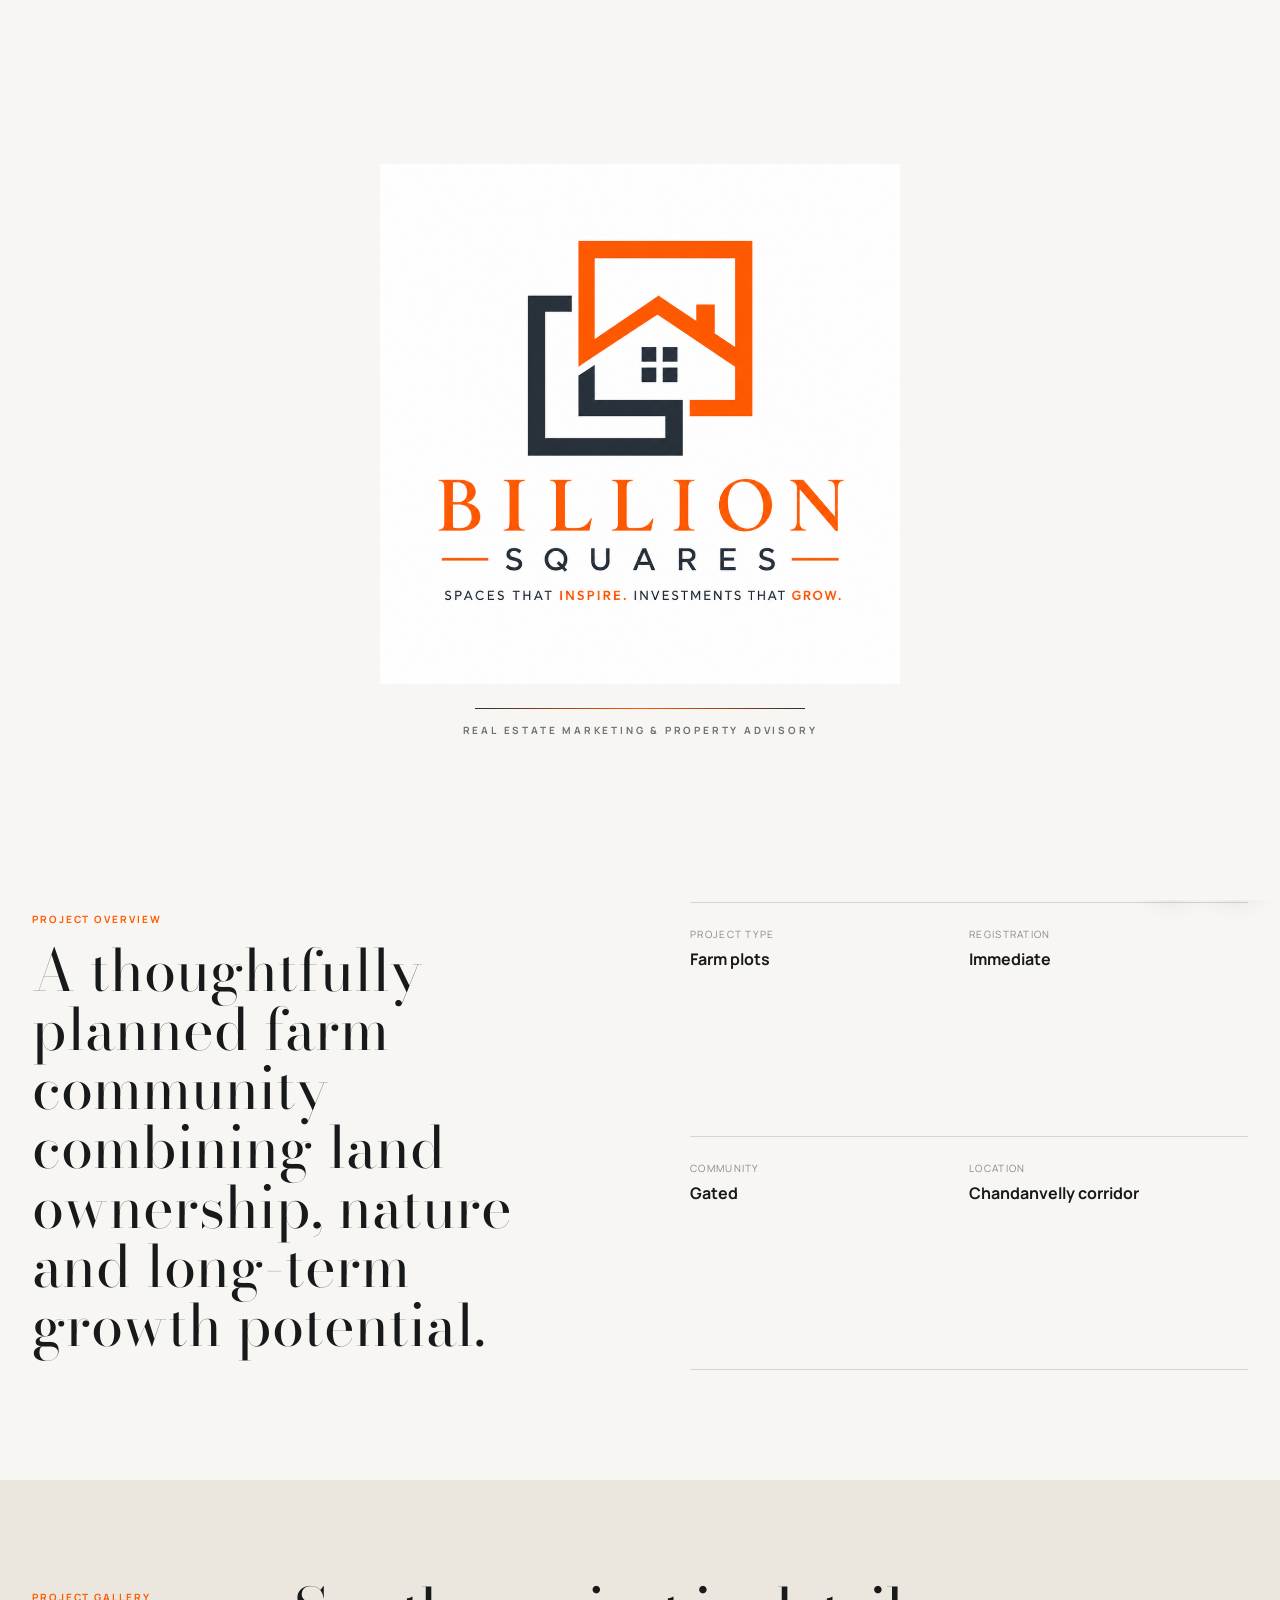
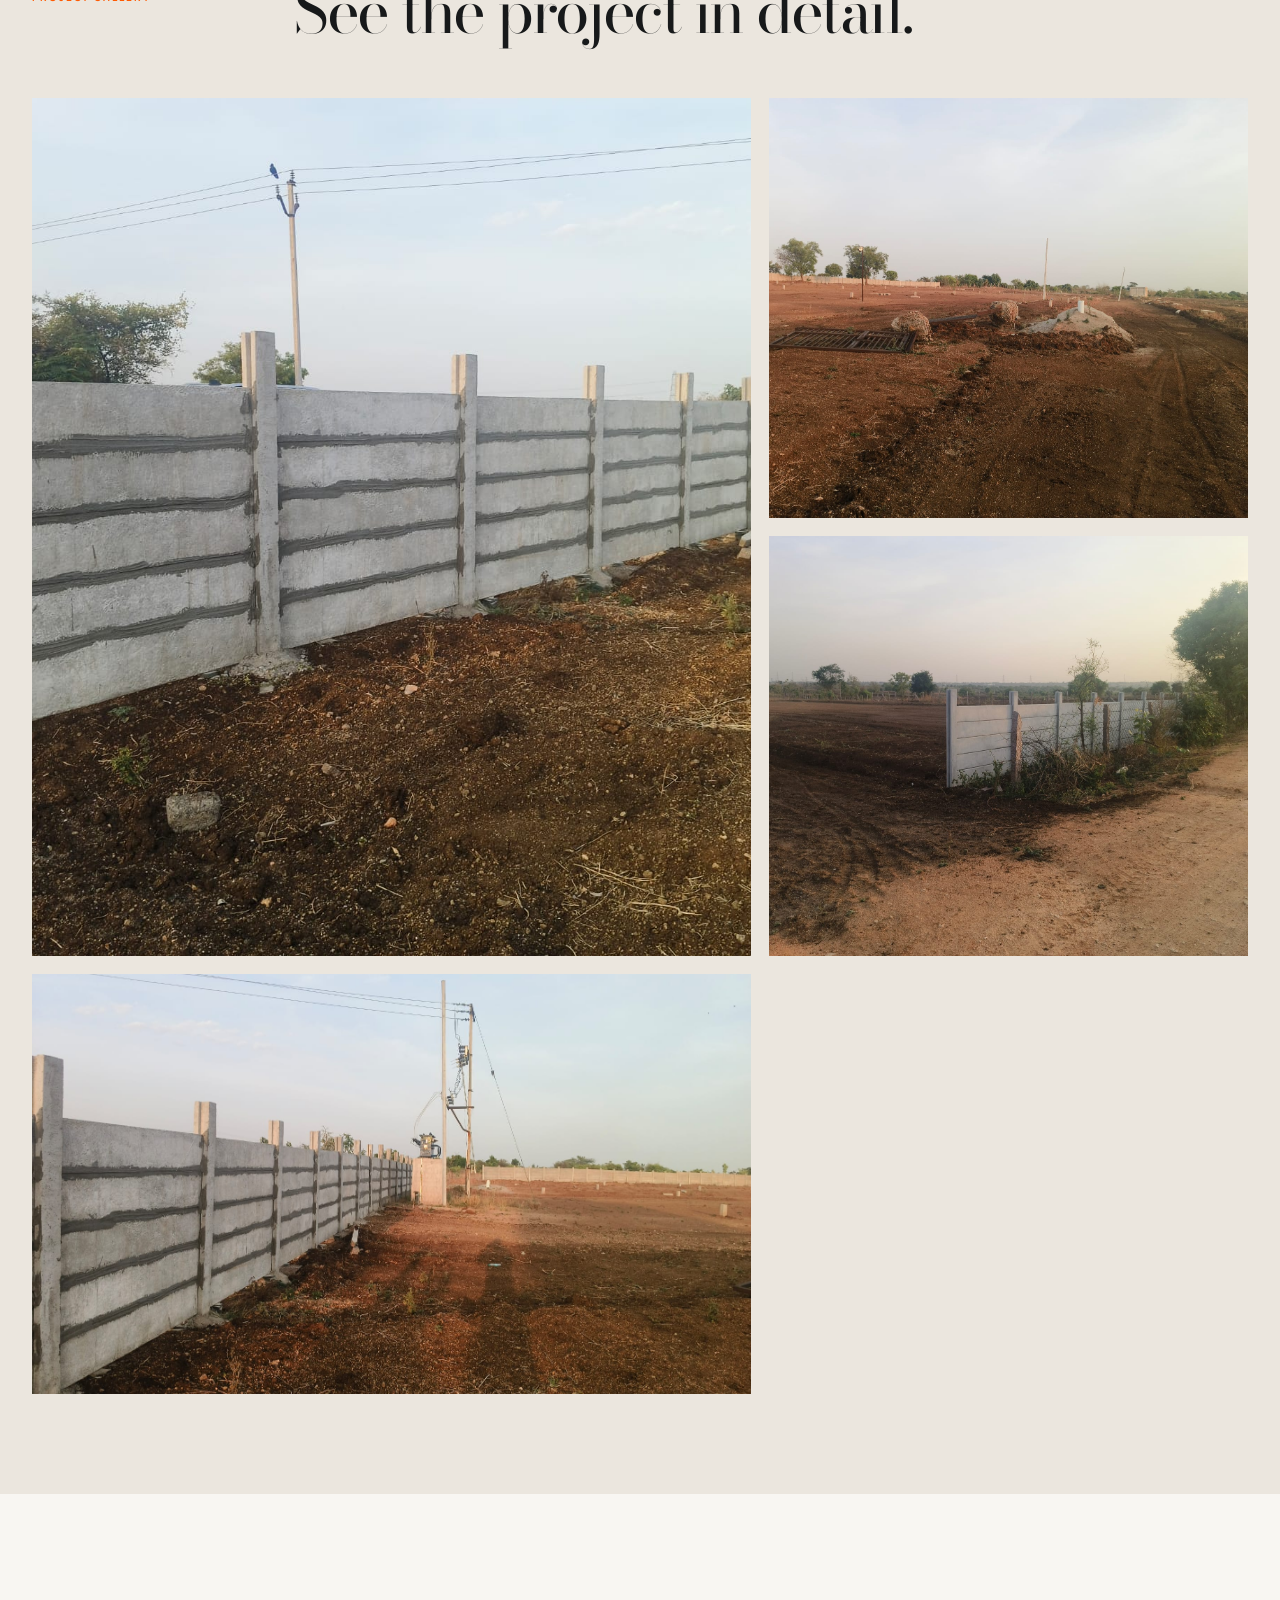
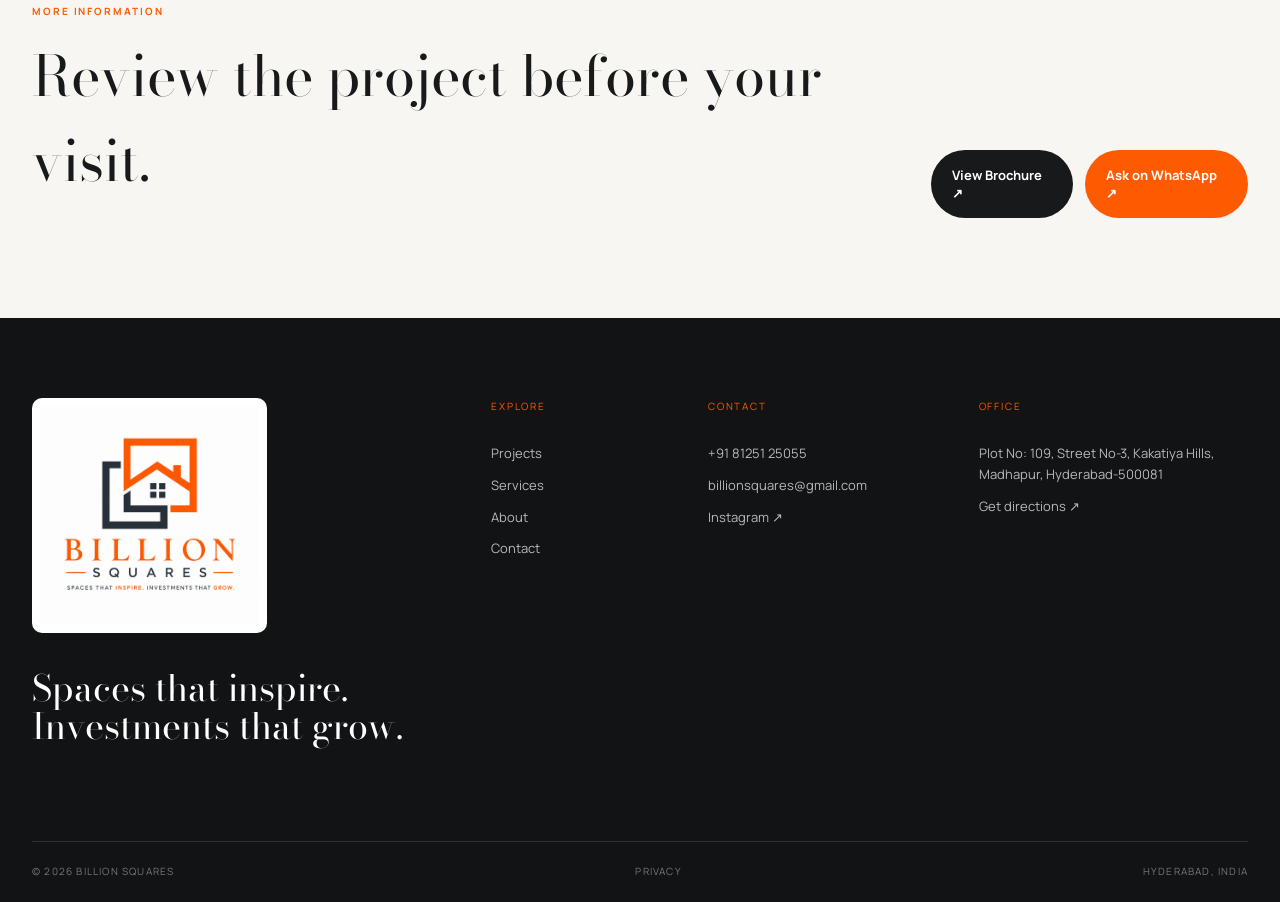
==== commit 255c012b: "Add files via upload" ====
--- a/aarusha-farms.html
+++ b/aarusha-farms.html
@@ -9,13 +9,24 @@
 <meta property="og:title" content="Aarusha Farms | Billion Squares">
 <meta property="og:description" content="A thoughtfully planned farm community combining land ownership, nature and long-term growth potential.">
 <meta property="og:url" content="https://www.billionsquares.com/aarusha-farms.html">
-<meta property="og:image" content="https://www.billionsquares.com/assets/brand/billion-squares-logo.png">
+<meta property="og:image" content="https://www.billionsquares.com/assets/brand/billion-squares-logo-final.png">
 <meta name="twitter:card" content="summary_large_image">
 <link rel="icon" href="/assets/brand/favicon.png">
 <link rel="stylesheet" href="/styles.css">
-</head><body><header class="site-header">
+</head><body>
+<div id="brandIntro" class="brand-intro" aria-hidden="true">
+  <div class="brand-intro-inner">
+    <div class="brand-intro-logo-wrap">
+      <img src="/assets/brand/billion-squares-logo-final.png" alt="">
+      <span class="intro-glow"></span>
+    </div>
+    <div class="intro-line"><span></span></div>
+    <p>REAL ESTATE MARKETING &amp; PROPERTY ADVISORY</p>
+  </div>
+</div>
+<header class="site-header">
 <div class="shell nav-shell">
-<a class="logo" href="/"><img src="/assets/brand/billion-squares-logo.png" alt="Billion Squares"></a>
+<a class="logo" href="/"><img src="/assets/brand/billion-squares-logo-final.png" alt="Billion Squares"></a>
 <nav class="desktop-nav"><a href="/">Home</a><a href="/projects.html" class=active>Projects</a><a href="/services.html">Services</a><a href="/about.html">About</a><a href="/contact.html">Contact</a><a class="nav-pill" href="/contact.html#enquiry">Book a Site Visit <span>↗</span></a></nav>
 <button class="menu-btn" aria-label="Open menu" aria-expanded="false"><span></span><span></span></button>
 </div>
@@ -28,7 +39,7 @@
 </main><footer class="site-footer">
 <div class="shell footer-top">
 <div class="footer-brand">
-<img src="/assets/brand/billion-squares-logo.png" alt="Billion Squares">
+<img src="/assets/brand/billion-squares-logo-final.png" alt="Billion Squares">
 <h3>Spaces that inspire.<br>Investments that grow.</h3>
 </div>
 <div><p class="footer-label">Explore</p><a href="/projects.html">Projects</a><a href="/services.html">Services</a><a href="/about.html">About</a><a href="/contact.html">Contact</a></div>
--- a/styles.css
+++ b/styles.css
@@ -18,3 +18,115 @@
 .legal{padding:80px 0}.legal-wrap{max-width:850px}.legal h2{font-family:"Bodoni Moda",serif;font-size:34px;font-weight:400;margin-top:36px}.legal p{color:#686968;line-height:1.8}
 @media(max-width:1000px){.desktop-nav{display:none}.menu-btn{display:flex;flex-direction:column;gap:6px;background:none;border:0}.menu-btn span{width:26px;height:1px;background:var(--char)}.mobile-menu{position:fixed;top:88px;left:0;right:0;background:var(--paper);padding:26px 32px;display:none;flex-direction:column;gap:20px;border-bottom:1px solid var(--line)}.mobile-menu.open{display:flex}.hero-content h1{font-size:80px}.hero-bottom{flex-direction:column;align-items:flex-start}.statement-grid,.corridors-grid,.overview-grid,.about-grid,.contact-hero-grid,.form-grid{grid-template-columns:1fr}.editorial-grid{grid-template-columns:1fr}.side-projects{grid-template-columns:1fr 1fr}.cta-wrap{grid-template-columns:1fr}.section-intro{grid-template-columns:1fr}.service-row{grid-template-columns:50px 1fr}.service-row p{grid-column:2}.service-row b{display:none}.value-grid{grid-template-columns:1fr 1fr}.footer-top{grid-template-columns:1fr 1fr}.project-hero h1{font-size:72px}}
 @media(max-width:640px){.shell{width:min(100% - 32px,1420px)}.nav-shell{height:74px}.logo img{width:150px;height:52px}.mobile-menu{top:74px}.hero-luxe{min-height:720px}.hero-content{padding-top:110px;justify-content:flex-end;padding-bottom:85px}.hero-content h1{font-size:54px;line-height:.92;margin:22px 0 28px}.hero-bottom>p{font-size:14px}.hero-ctas{flex-direction:column;width:100%}.hero-ctas a{width:100%}.hero-index{display:none}.statement,.projects-editorial,.services-luxe,.corridors,.cta-luxe{padding:78px 0}.statement h2,.section-intro h2,.corridor-copy h2,.cta-luxe h2{font-size:46px}.side-projects{grid-template-columns:1fr}.feature-project .media{height:430px}.service-row{padding:26px 0}.corridor-visual img{height:420px}.footer-top{grid-template-columns:1fr}.footer-bottom{flex-direction:column;gap:10px}.page-hero-luxe{padding:135px 0 70px}.page-hero-luxe h1{font-size:52px}.project-line{grid-template-columns:35px 90px 1fr;gap:14px}.project-line>b{display:none}.project-line .thumb{height:90px}.project-line h2{font-size:28px}.project-line p{display:none}.project-hero{height:78svh}.project-hero-copy{padding-top:160px}.project-hero h1{font-size:54px}.overview-grid h2{font-size:44px}.gallery-grid{grid-template-columns:1fr}.gallery-grid img,.gallery-grid img:first-child{height:320px;grid-row:auto}.project-actions>.shell{display:block}.action-buttons{margin-top:28px;flex-direction:column}.service-detail-row{grid-template-columns:45px 1fr}.service-detail-row h2{font-size:40px}.about-hero{padding:130px 0 70px}.about-hero h1,.contact-hero h1{font-size:52px}.about-photo img{height:420px}.value-grid{grid-template-columns:1fr}.contact-hero{padding:130px 0 70px}.contact-info{grid-template-columns:1fr}.form-section{padding:75px 0}.form-section h2{font-size:46px}.lux-form{grid-template-columns:1fr}.lux-form .full{grid-column:auto}}
+
+
+/* ===== BILLION SQUARES PREMIUM BRAND INTRO ===== */
+body.intro-lock{overflow:hidden}
+.brand-intro{
+  position:fixed;
+  inset:0;
+  z-index:9999;
+  background:
+    radial-gradient(circle at 50% 45%, rgba(254,90,2,.08), transparent 30%),
+    #f8f6f2;
+  display:grid;
+  place-items:center;
+  opacity:1;
+  visibility:visible;
+  transition:opacity .75s ease, visibility .75s ease;
+}
+.brand-intro.is-leaving{
+  opacity:0;
+  visibility:hidden;
+  pointer-events:none;
+}
+.brand-intro-inner{
+  width:min(760px,86vw);
+  display:flex;
+  flex-direction:column;
+  align-items:center;
+}
+.brand-intro-logo-wrap{
+  position:relative;
+  width:min(520px,78vw);
+  opacity:0;
+  transform:translateY(24px) scale(.94);
+  animation:introLogoIn 1.05s cubic-bezier(.22,.8,.2,1) .12s forwards;
+}
+.brand-intro-logo-wrap img{
+  width:100%;
+  height:auto;
+  display:block;
+  position:relative;
+  z-index:2;
+}
+.intro-glow{
+  position:absolute;
+  inset:10% 14%;
+  background:radial-gradient(circle, rgba(254,90,2,.16), transparent 68%);
+  filter:blur(30px);
+  opacity:0;
+  animation:introGlow 1.6s ease .45s forwards;
+}
+.intro-line{
+  margin-top:24px;
+  width:min(330px,62vw);
+  height:1px;
+  background:rgba(41,49,59,.14);
+  overflow:hidden;
+}
+.intro-line span{
+  display:block;
+  width:100%;
+  height:100%;
+  transform:translateX(-100%);
+  background:linear-gradient(90deg,#29313b,#fe5a02,#29313b);
+  animation:introLine 1.25s cubic-bezier(.4,0,.2,1) .65s forwards;
+}
+.brand-intro p{
+  margin:14px 0 0;
+  font-size:10px;
+  letter-spacing:.28em;
+  font-weight:700;
+  color:#6e7174;
+  text-align:center;
+  opacity:0;
+  transform:translateY(8px);
+  animation:introText .7s ease 1.05s forwards;
+}
+@keyframes introLogoIn{
+  0%{opacity:0;transform:translateY(24px) scale(.94)}
+  65%{opacity:1}
+  100%{opacity:1;transform:translateY(0) scale(1)}
+}
+@keyframes introGlow{
+  from{opacity:0;transform:scale(.8)}
+  to{opacity:1;transform:scale(1.1)}
+}
+@keyframes introLine{
+  to{transform:translateX(0)}
+}
+@keyframes introText{
+  to{opacity:1;transform:translateY(0)}
+}
+
+/* Exact finalized logo sizing in website chrome */
+.logo img{
+  width:210px;
+  height:68px;
+  object-fit:contain;
+  object-position:left center;
+}
+.footer-brand img{
+  width:235px;
+  filter:none;
+  background:#fff;
+  border-radius:10px;
+  padding:8px;
+}
+
+@media(max-width:640px){
+  .brand-intro-logo-wrap{width:min(390px,84vw)}
+  .brand-intro p{font-size:8px;letter-spacing:.22em;line-height:1.6}
+  .logo img{width:160px;height:54px}
+}
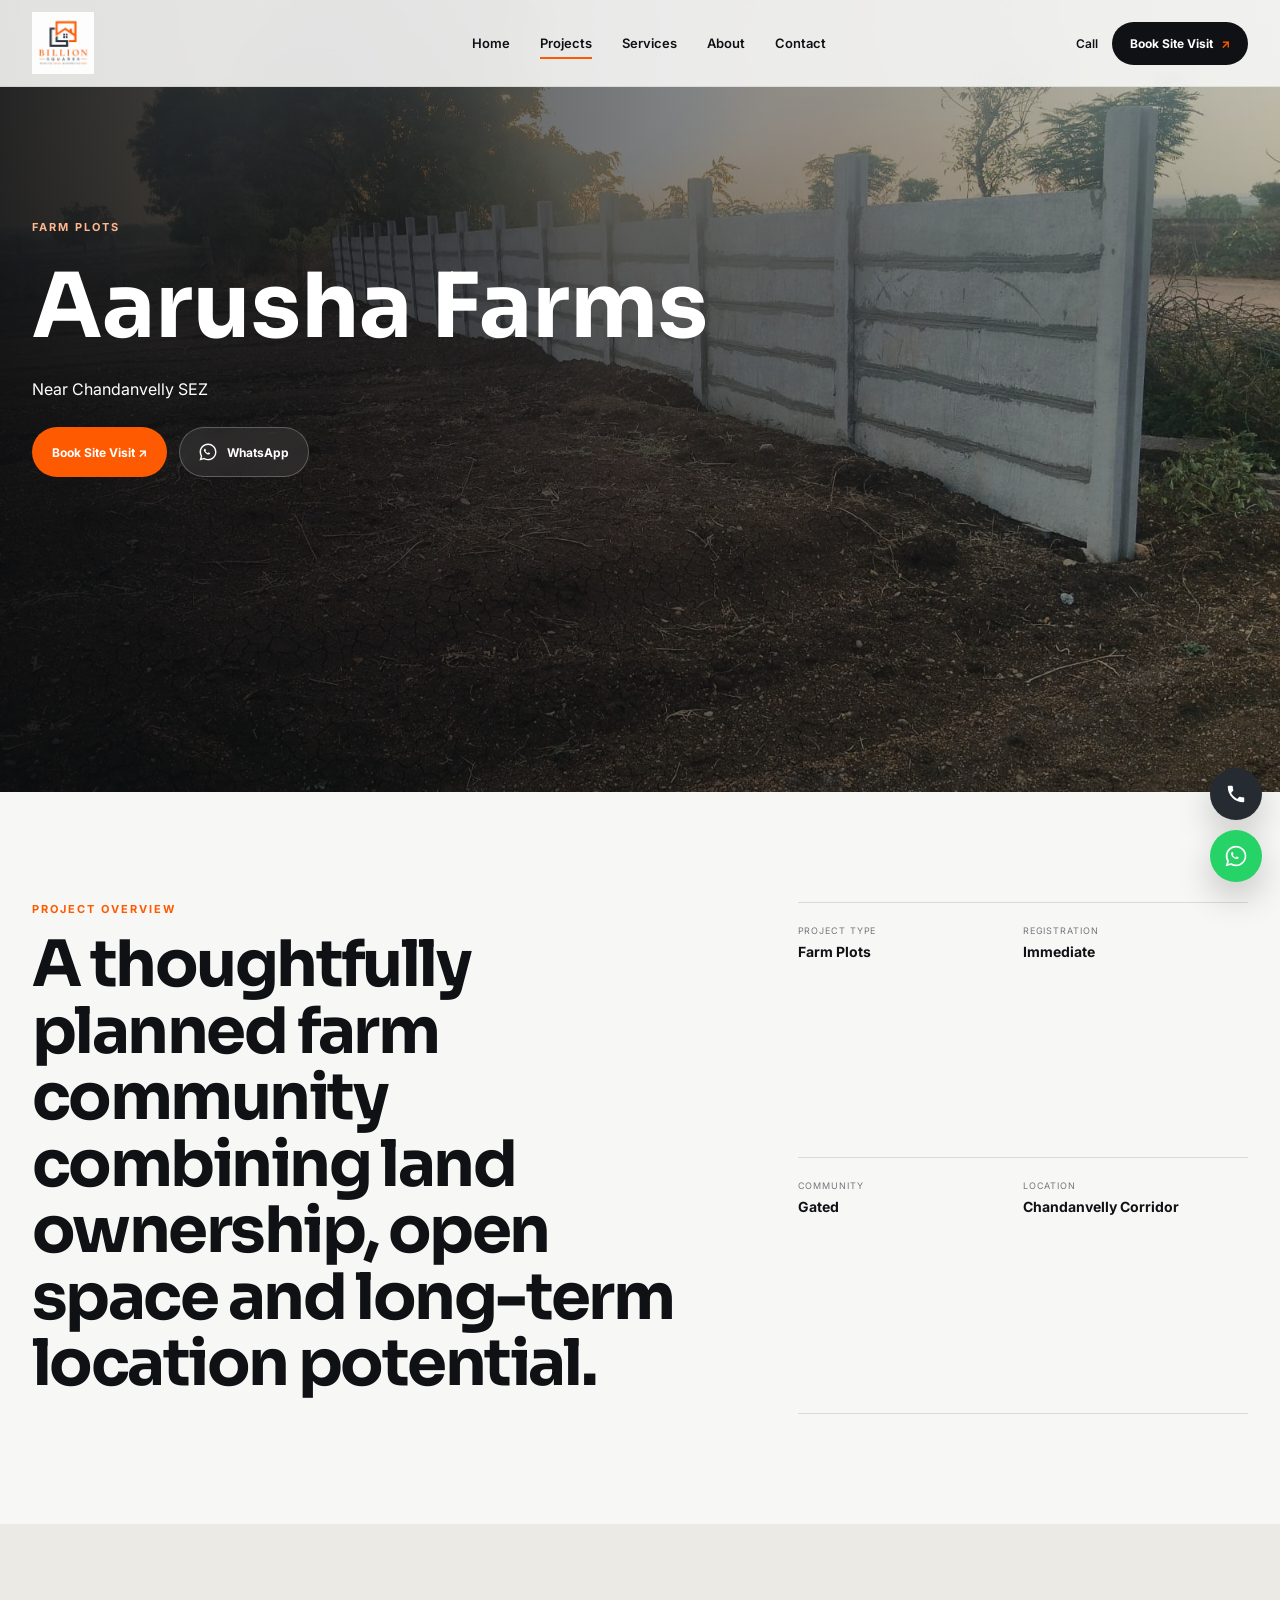
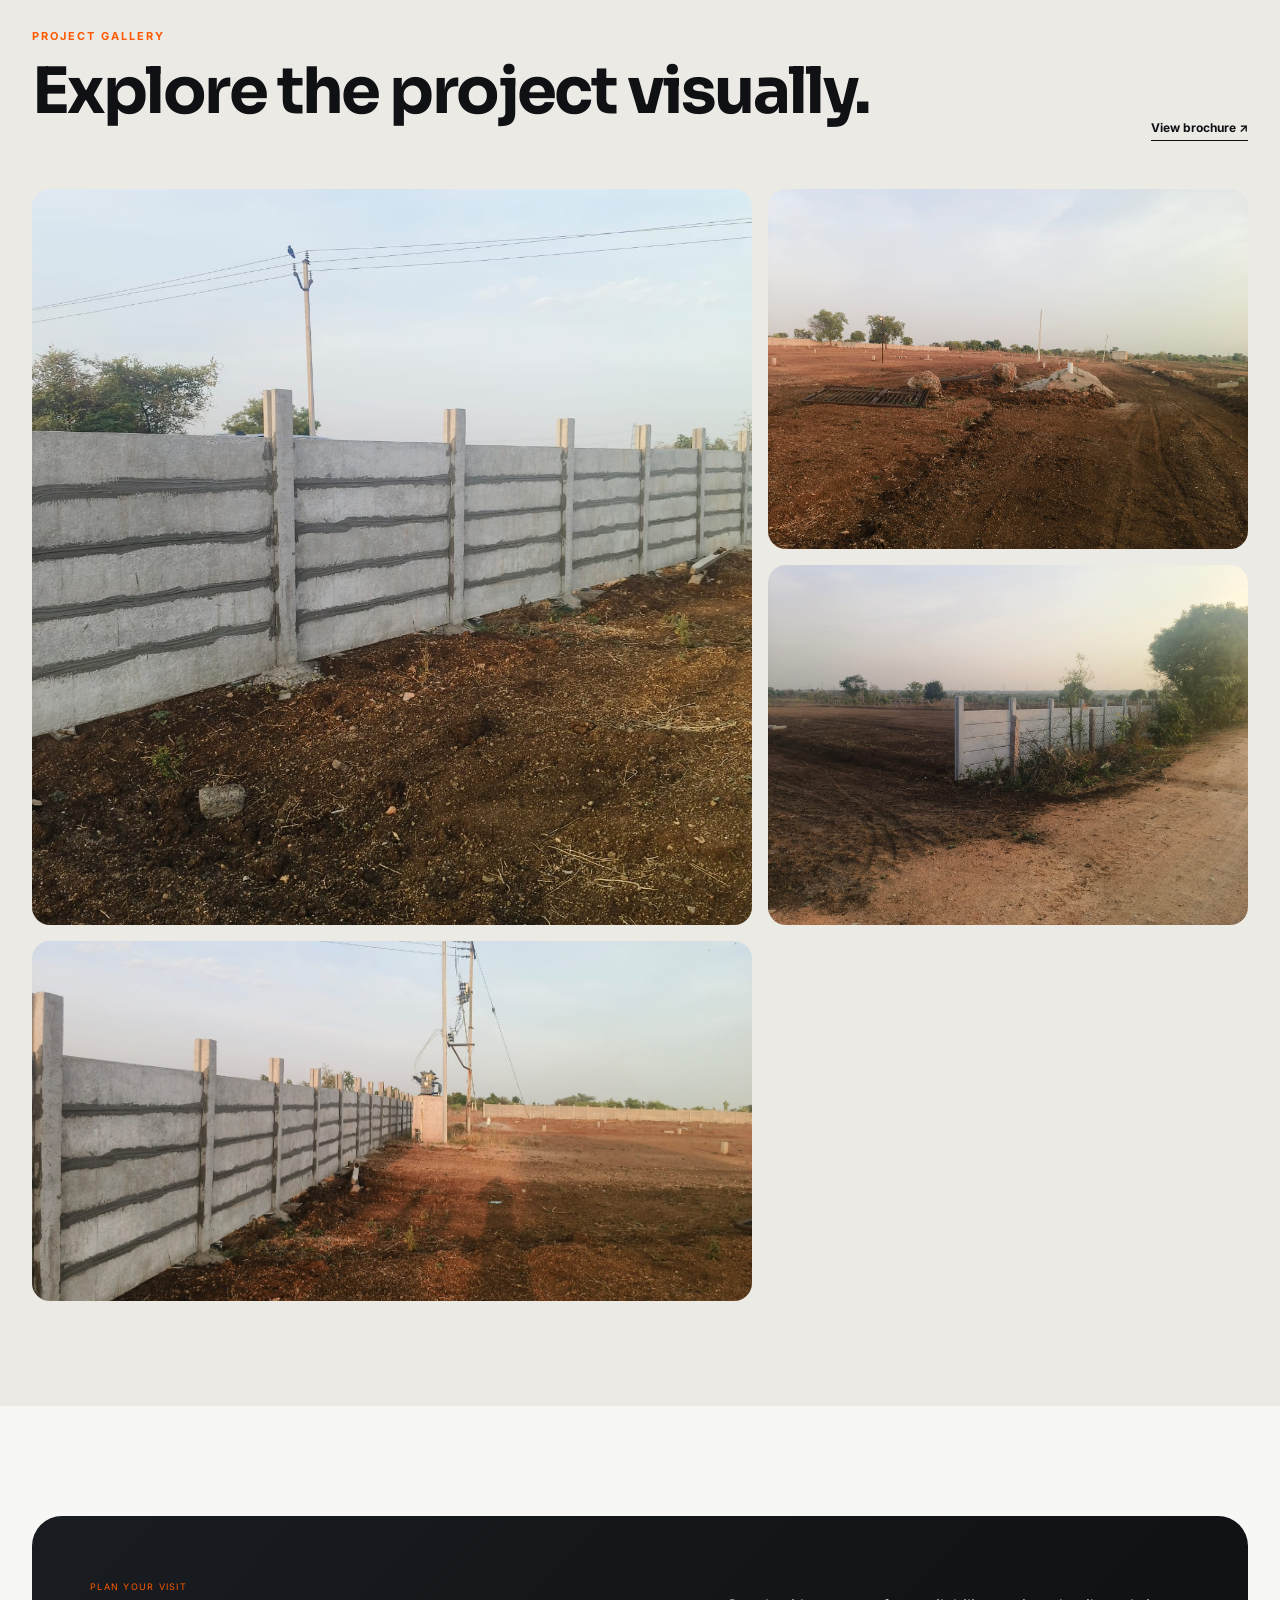
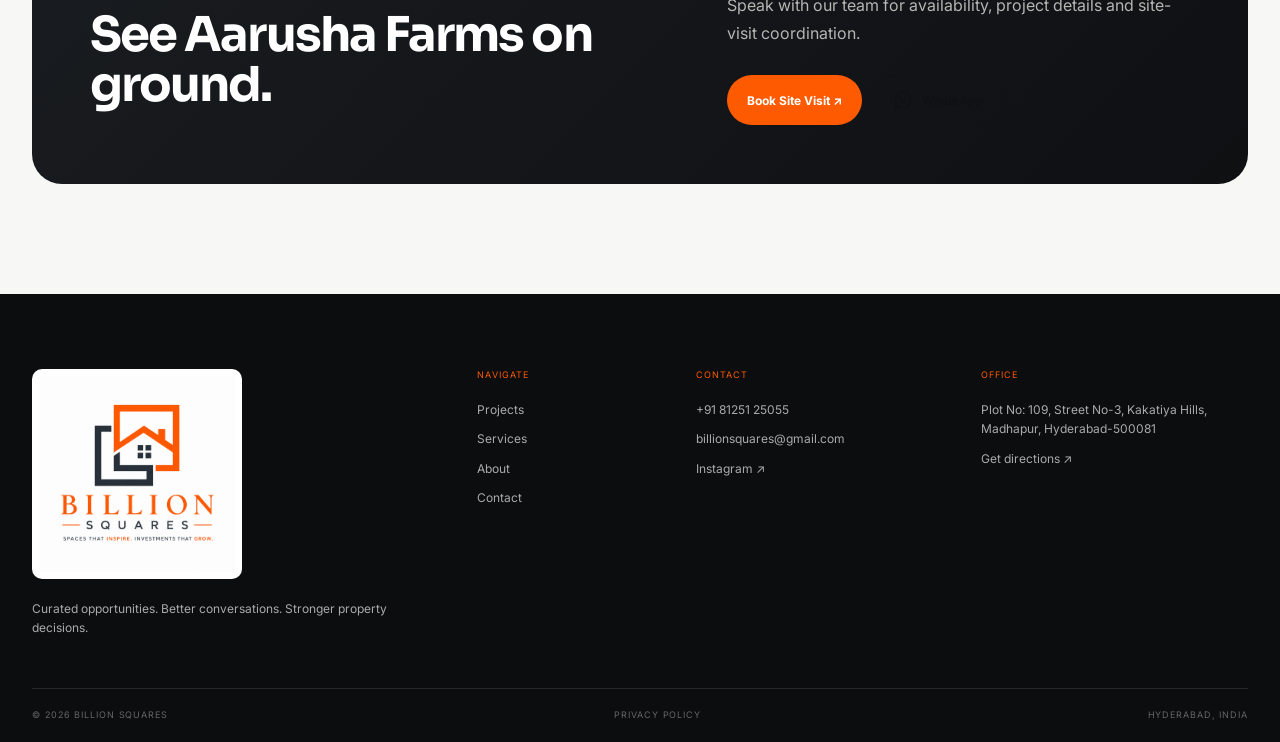
==== commit 16ccdd13: "Add files via upload" ====
--- a/aarusha-farms.html
+++ b/aarusha-farms.html
@@ -2,51 +2,52 @@
 <meta charset="utf-8">
 <meta name="viewport" content="width=device-width,initial-scale=1,viewport-fit=cover">
 <title>Aarusha Farms | Billion Squares</title>
-<meta name="description" content="A thoughtfully planned farm community combining land ownership, nature and long-term growth potential.">
+<meta name="description" content="A thoughtfully planned farm community combining land ownership, open space and long-term location potential.">
 <link rel="canonical" href="https://www.billionsquares.com/aarusha-farms.html">
-<meta name="theme-color" content="#161819">
+<meta name="theme-color" content="#0f1114">
 <meta property="og:type" content="website">
 <meta property="og:title" content="Aarusha Farms | Billion Squares">
-<meta property="og:description" content="A thoughtfully planned farm community combining land ownership, nature and long-term growth potential.">
+<meta property="og:description" content="A thoughtfully planned farm community combining land ownership, open space and long-term location potential.">
 <meta property="og:url" content="https://www.billionsquares.com/aarusha-farms.html">
 <meta property="og:image" content="https://www.billionsquares.com/assets/brand/billion-squares-logo-final.png">
-<meta name="twitter:card" content="summary_large_image">
 <link rel="icon" href="/assets/brand/favicon.png">
+<link rel="preconnect" href="https://fonts.googleapis.com">
+<link rel="preconnect" href="https://fonts.gstatic.com" crossorigin>
+<link href="https://fonts.googleapis.com/css2?family=Inter:wght@400;500;600;700&family=Sora:wght@400;500;600;700&display=swap" rel="stylesheet">
 <link rel="stylesheet" href="/styles.css">
-</head><body>
-<div id="brandIntro" class="brand-intro" aria-hidden="true">
-  <div class="brand-intro-inner">
-    <div class="brand-intro-logo-wrap">
-      <img src="/assets/brand/billion-squares-logo-final.png" alt="">
-      <span class="intro-glow"></span>
-    </div>
-    <div class="intro-line"><span></span></div>
-    <p>REAL ESTATE MARKETING &amp; PROPERTY ADVISORY</p>
-  </div>
+</head><body><div id="brandIntro" class="brand-intro">
+<div class="intro-card">
+<div class="intro-logo-shell"><img src="/assets/brand/billion-squares-logo-final.png" alt="Billion Squares"></div>
+<div class="intro-progress"><span></span></div>
+<p>REAL ESTATE MARKETING · PROPERTY ADVISORY</p>
 </div>
-<header class="site-header">
-<div class="shell nav-shell">
-<a class="logo" href="/"><img src="/assets/brand/billion-squares-logo-final.png" alt="Billion Squares"></a>
-<nav class="desktop-nav"><a href="/">Home</a><a href="/projects.html" class=active>Projects</a><a href="/services.html">Services</a><a href="/about.html">About</a><a href="/contact.html">Contact</a><a class="nav-pill" href="/contact.html#enquiry">Book a Site Visit <span>↗</span></a></nav>
+</div><header class="site-header">
+<div class="container nav-wrap">
+<a href="/" class="brand"><img src="/assets/brand/billion-squares-logo-final.png" alt="Billion Squares"></a>
+<nav class="desktop-nav"><a href="/">Home</a><a href="/projects.html" class="active">Projects</a><a href="/services.html">Services</a><a href="/about.html">About</a><a href="/contact.html">Contact</a></nav>
+<div class="nav-actions">
+<a class="mini-link" href="tel:+918125125055">Call</a>
+<a class="nav-cta" href="/contact.html#enquiry">Book Site Visit <span>↗</span></a>
 <button class="menu-btn" aria-label="Open menu" aria-expanded="false"><span></span><span></span></button>
 </div>
-<div class="mobile-menu"><a href="/">Home</a><a href="/projects.html" class=active>Projects</a><a href="/services.html">Services</a><a href="/about.html">About</a><a href="/contact.html">Contact</a><a class="nav-pill" href="/contact.html#enquiry">Book a Site Visit ↗</a></div>
+</div>
+<div class="mobile-nav"><a href="/">Home</a><a href="/projects.html" class="active">Projects</a><a href="/services.html">Services</a><a href="/about.html">About</a><a href="/contact.html">Contact</a><a class="nav-cta" href="/contact.html#enquiry">Book Site Visit ↗</a></div>
 </header><main>
-<section class="project-hero"><div class="project-hero-media"><img src="/assets/aarusha/7.jpeg" alt="Aarusha Farms"></div><div class="project-shade"></div><div class="shell project-hero-copy"><p class="overline">FARM PLOTS</p><h1>Aarusha Farms</h1><p>Near Chandanvelly SEZ</p><a class="btn-orange" href="/contact.html#enquiry">Book a Site Visit ↗</a></div></section>
-<section class="project-overview"><div class="shell overview-grid"><div><p class="overline">PROJECT OVERVIEW</p><h2>A thoughtfully planned farm community combining land ownership, nature and long-term growth potential.</h2></div><div class="fact-grid"><div><span>Project type</span><b>Farm plots</b></div><div><span>Registration</span><b>Immediate</b></div><div><span>Community</span><b>Gated</b></div><div><span>Location</span><b>Chandanvelly corridor</b></div></div></div></section>
-<section class="gallery-luxe"><div class="shell"><div class="section-intro"><p class="overline">PROJECT GALLERY</p><div><h2>See the project in detail.</h2></div></div><div class="gallery-grid"><img src="/assets/aarusha/1.jpeg" alt="Aarusha Farms"><img src="/assets/aarusha/3.jpeg" alt="Aarusha Farms"><img src="/assets/aarusha/5.jpeg" alt="Aarusha Farms"><img src="/assets/aarusha/8.jpeg" alt="Aarusha Farms"></div></div></section>
-<section class="project-actions"><div class="shell"><div><p class="overline">MORE INFORMATION</p><h2>Review the project before your visit.</h2></div><div class="action-buttons"><a class="btn-dark" href="/assets/aarusha/brochure.pdf" target="_blank">View Brochure ↗</a><a class="btn-orange" href="https://wa.me/918125125055?text=Hello%20Billion%20Squares%2C%20I%20would%20like%20to%20know%20more%20about%20your%20properties." target="_blank">Ask on WhatsApp ↗</a></div></div></section>
-</main><footer class="site-footer">
-<div class="shell footer-top">
-<div class="footer-brand">
-<img src="/assets/brand/billion-squares-logo-final.png" alt="Billion Squares">
-<h3>Spaces that inspire.<br>Investments that grow.</h3>
+<section class="project-detail-hero"><img src="/assets/aarusha/7.jpeg" alt="Aarusha Farms"><div class="detail-overlay"></div><div class="container detail-copy"><div class="eyebrow">FARM PLOTS</div><h1>Aarusha Farms</h1><p>Near Chandanvelly SEZ</p><div class="hero-buttons"><a class="btn primary" href="/contact.html#enquiry">Book Site Visit ↗</a><a class="btn glass" href="https://wa.me/918125125055?text=Hello%20Billion%20Squares%2C%20I%20would%20like%20to%20know%20more%20about%20your%20properties." target="_blank"><svg viewBox="0 0 32 32" aria-hidden="true"><path fill="currentColor" d="M19.11 17.55c-.27-.14-1.6-.79-1.85-.88-.25-.09-.43-.14-.61.14-.18.27-.7.88-.86 1.06-.16.18-.32.2-.59.07-.27-.14-1.14-.42-2.17-1.34-.8-.71-1.34-1.59-1.5-1.86-.16-.27-.02-.42.12-.55.12-.12.27-.32.41-.48.14-.16.18-.27.27-.45.09-.18.05-.34-.02-.48-.07-.14-.61-1.47-.84-2.02-.22-.53-.45-.46-.61-.47l-.52-.01c-.18 0-.48.07-.73.34-.25.27-.95.93-.95 2.27 0 1.34.98 2.64 1.11 2.82.14.18 1.92 2.93 4.65 4.11.65.28 1.16.45 1.56.57.65.21 1.24.18 1.71.11.52-.08 1.6-.65 1.83-1.28.23-.63.23-1.18.16-1.29-.07-.11-.25-.18-.52-.32z"/><path fill="currentColor" d="M26.62 5.38A14.9 14.9 0 0 0 16.03 1C7.78 1 1.07 7.71 1.07 15.96c0 2.64.69 5.22 2 7.5L.94 31l7.72-2.02a14.92 14.92 0 0 0 7.36 1.87h.01c8.25 0 14.96-6.71 14.96-14.96 0-4-1.56-7.76-4.37-10.51zm-10.59 22.94h-.01a12.4 12.4 0 0 1-6.33-1.73l-.45-.27-4.58 1.2 1.22-4.46-.29-.46a12.4 12.4 0 0 1-1.9-6.64c0-6.86 5.58-12.44 12.45-12.44 3.32 0 6.44 1.29 8.79 3.64a12.35 12.35 0 0 1 3.65 8.8c0 6.86-5.58 12.44-12.45 12.44z"/></svg><span>WhatsApp</span></a></div></div></section>
+<section class="project-summary"><div class="container summary-grid"><div class="reveal"><div class="eyebrow dark">PROJECT OVERVIEW</div><h2>A thoughtfully planned farm community combining land ownership, open space and long-term location potential.</h2></div><div class="facts reveal"><div><span>Project Type</span><b>Farm Plots</b></div><div><span>Registration</span><b>Immediate</b></div><div><span>Community</span><b>Gated</b></div><div><span>Location</span><b>Chandanvelly Corridor</b></div></div></div></section>
+<section class="gallery-section"><div class="container section-head reveal"><div><div class="eyebrow dark">PROJECT GALLERY</div><h2>Explore the project visually.</h2></div><a class="text-link" href="/assets/aarusha/brochure.pdf" target="_blank">View brochure ↗</a></div><div class="container detail-gallery"><img src="/assets/aarusha/1.jpeg" alt="Aarusha Farms project image" loading="lazy"><img src="/assets/aarusha/3.jpeg" alt="Aarusha Farms project image" loading="lazy"><img src="/assets/aarusha/5.jpeg" alt="Aarusha Farms project image" loading="lazy"><img src="/assets/aarusha/8.jpeg" alt="Aarusha Farms project image" loading="lazy"></div></section>
+<section class="cta-section"><div class="container cta-card reveal"><div><span>PLAN YOUR VISIT</span><h2>See Aarusha Farms on ground.</h2></div><div><p>Speak with our team for availability, project details and site-visit coordination.</p><div class="hero-buttons"><a class="btn primary" href="/contact.html#enquiry">Book Site Visit ↗</a><a class="btn outline-dark" href="https://wa.me/918125125055?text=Hello%20Billion%20Squares%2C%20I%20would%20like%20to%20know%20more%20about%20your%20properties." target="_blank"><svg viewBox="0 0 32 32" aria-hidden="true"><path fill="currentColor" d="M19.11 17.55c-.27-.14-1.6-.79-1.85-.88-.25-.09-.43-.14-.61.14-.18.27-.7.88-.86 1.06-.16.18-.32.2-.59.07-.27-.14-1.14-.42-2.17-1.34-.8-.71-1.34-1.59-1.5-1.86-.16-.27-.02-.42.12-.55.12-.12.27-.32.41-.48.14-.16.18-.27.27-.45.09-.18.05-.34-.02-.48-.07-.14-.61-1.47-.84-2.02-.22-.53-.45-.46-.61-.47l-.52-.01c-.18 0-.48.07-.73.34-.25.27-.95.93-.95 2.27 0 1.34.98 2.64 1.11 2.82.14.18 1.92 2.93 4.65 4.11.65.28 1.16.45 1.56.57.65.21 1.24.18 1.71.11.52-.08 1.6-.65 1.83-1.28.23-.63.23-1.18.16-1.29-.07-.11-.25-.18-.52-.32z"/><path fill="currentColor" d="M26.62 5.38A14.9 14.9 0 0 0 16.03 1C7.78 1 1.07 7.71 1.07 15.96c0 2.64.69 5.22 2 7.5L.94 31l7.72-2.02a14.92 14.92 0 0 0 7.36 1.87h.01c8.25 0 14.96-6.71 14.96-14.96 0-4-1.56-7.76-4.37-10.51zm-10.59 22.94h-.01a12.4 12.4 0 0 1-6.33-1.73l-.45-.27-4.58 1.2 1.22-4.46-.29-.46a12.4 12.4 0 0 1-1.9-6.64c0-6.86 5.58-12.44 12.45-12.44 3.32 0 6.44 1.29 8.79 3.64a12.35 12.35 0 0 1 3.65 8.8c0 6.86-5.58 12.44-12.45 12.44z"/></svg><span>WhatsApp</span></a></div></div></div></section>
+</main><footer class="footer">
+<div class="container footer-grid">
+<div class="footer-brand"><img src="/assets/brand/billion-squares-logo-final.png" alt="Billion Squares"><p>Curated opportunities. Better conversations. Stronger property decisions.</p></div>
+<div><span class="footer-kicker">Navigate</span><a href="/projects.html">Projects</a><a href="/services.html">Services</a><a href="/about.html">About</a><a href="/contact.html">Contact</a></div>
+<div><span class="footer-kicker">Contact</span><a href="tel:+918125125055">+91 81251 25055</a><a href="mailto:billionsquares@gmail.com">billionsquares@gmail.com</a><a href="https://www.instagram.com/arrjava_forms?igsh=MW4xbnpyOGE2cTFhNQ==" target="_blank">Instagram ↗</a></div>
+<div><span class="footer-kicker">Office</span><p>Plot No: 109, Street No-3, Kakatiya Hills, Madhapur, Hyderabad-500081</p><a href="https://www.google.com/maps/search/?api=1&query=Plot+No+109%2C+Street+No-3%2C+Kakatiya+Hills%2C+Madhapur%2C+Hyderabad-500081" target="_blank">Get directions ↗</a></div>
 </div>
-<div><p class="footer-label">Explore</p><a href="/projects.html">Projects</a><a href="/services.html">Services</a><a href="/about.html">About</a><a href="/contact.html">Contact</a></div>
-<div><p class="footer-label">Contact</p><a href="tel:+918125125055">+91 81251 25055</a><a href="mailto:billionsquares@gmail.com">billionsquares@gmail.com</a><a href="https://www.instagram.com/arrjava_forms?igsh=MW4xbnpyOGE2cTFhNQ==" target="_blank" rel="noopener">Instagram ↗</a></div>
-<div><p class="footer-label">Office</p><p>Plot No: 109, Street No-3, Kakatiya Hills, Madhapur, Hyderabad-500081</p><a href="https://www.google.com/maps/search/?api=1&query=Plot+No+109%2C+Street+No-3%2C+Kakatiya+Hills%2C+Madhapur%2C+Hyderabad-500081" target="_blank">Get directions ↗</a></div>
+<div class="container footer-bottom"><span>© 2026 Billion Squares</span><a href="/privacy.html">Privacy Policy</a><span>Hyderabad, India</span></div>
+</footer>
+<div class="floating-contact">
+<a class="float-btn phone" href="tel:+918125125055" aria-label="Call Billion Squares"><svg viewBox="0 0 24 24" aria-hidden="true"><path fill="currentColor" d="M6.62 10.79a15.46 15.46 0 0 0 6.59 6.59l2.2-2.2a1 1 0 0 1 1.02-.24c1.12.37 2.33.57 3.57.57a1 1 0 0 1 1 1V20a1 1 0 0 1-1 1C10.61 21 3 13.39 3 4a1 1 0 0 1 1-1h3.5a1 1 0 0 1 1 1c0 1.24.19 2.45.57 3.57a1 1 0 0 1-.25 1.02l-2.2 2.2z"/></svg></a>
+<a class="float-btn wa" href="https://wa.me/918125125055?text=Hello%20Billion%20Squares%2C%20I%20would%20like%20to%20know%20more%20about%20your%20properties." target="_blank" aria-label="WhatsApp Billion Squares"><svg viewBox="0 0 32 32" aria-hidden="true"><path fill="currentColor" d="M19.11 17.55c-.27-.14-1.6-.79-1.85-.88-.25-.09-.43-.14-.61.14-.18.27-.7.88-.86 1.06-.16.18-.32.2-.59.07-.27-.14-1.14-.42-2.17-1.34-.8-.71-1.34-1.59-1.5-1.86-.16-.27-.02-.42.12-.55.12-.12.27-.32.41-.48.14-.16.18-.27.27-.45.09-.18.05-.34-.02-.48-.07-.14-.61-1.47-.84-2.02-.22-.53-.45-.46-.61-.47l-.52-.01c-.18 0-.48.07-.73.34-.25.27-.95.93-.95 2.27 0 1.34.98 2.64 1.11 2.82.14.18 1.92 2.93 4.65 4.11.65.28 1.16.45 1.56.57.65.21 1.24.18 1.71.11.52-.08 1.6-.65 1.83-1.28.23-.63.23-1.18.16-1.29-.07-.11-.25-.18-.52-.32z"/><path fill="currentColor" d="M26.62 5.38A14.9 14.9 0 0 0 16.03 1C7.78 1 1.07 7.71 1.07 15.96c0 2.64.69 5.22 2 7.5L.94 31l7.72-2.02a14.92 14.92 0 0 0 7.36 1.87h.01c8.25 0 14.96-6.71 14.96-14.96 0-4-1.56-7.76-4.37-10.51zm-10.59 22.94h-.01a12.4 12.4 0 0 1-6.33-1.73l-.45-.27-4.58 1.2 1.22-4.46-.29-.46a12.4 12.4 0 0 1-1.9-6.64c0-6.86 5.58-12.44 12.45-12.44 3.32 0 6.44 1.29 8.79 3.64a12.35 12.35 0 0 1 3.65 8.8c0 6.86-5.58 12.44-12.45 12.44z"/></svg></a>
 </div>
-<div class="shell footer-bottom"><span>© 2026 Billion Squares</span><a href="/privacy.html">Privacy</a><span>Hyderabad, India</span></div>
-</footer>
-<div class="quick-actions"><a class="qa call" href="tel:+918125125055" aria-label="Call">Call</a><a class="qa whatsapp" href="https://wa.me/918125125055?text=Hello%20Billion%20Squares%2C%20I%20would%20like%20to%20know%20more%20about%20your%20properties." target="_blank" aria-label="WhatsApp">WhatsApp</a></div>
 <script src="/script.js"></script></body></html>
--- a/styles.css
+++ b/styles.css
@@ -1,132 +1,25 @@
 
-@import url('https://fonts.googleapis.com/css2?family=Bodoni+Moda:opsz,wght@6..96,400;6..96,500;6..96,600&family=Manrope:wght@400;500;600;700&display=swap');
-:root{--orange:#fe5a02;--char:#17191a;--cream:#f3efe8;--paper:#f8f6f2;--line:rgba(23,25,26,.15);--muted:#737473}
-*{box-sizing:border-box}html{scroll-behavior:smooth}body{margin:0;background:var(--paper);color:var(--char);font-family:Manrope,Arial,sans-serif}a{color:inherit;text-decoration:none}img{display:block;width:100%}.shell{width:min(1420px,calc(100% - 64px));margin:auto}
-.site-header{position:fixed;top:0;left:0;right:0;z-index:50;background:rgba(248,246,242,.9);backdrop-filter:blur(18px);border-bottom:1px solid rgba(23,25,26,.08)}.nav-shell{height:88px;display:flex;align-items:center;justify-content:space-between}.logo img{width:190px;height:62px;object-fit:contain;object-position:left}.desktop-nav{display:flex;align-items:center;gap:34px;font-size:13px;font-weight:600}.desktop-nav>a:not(.nav-pill){position:relative}.desktop-nav>a:not(.nav-pill):after{content:"";position:absolute;left:0;bottom:-7px;width:0;height:1px;background:var(--orange);transition:.25s}.desktop-nav>a:hover:after,.desktop-nav>a.active:after{width:100%}.nav-pill{padding:14px 20px;border-radius:999px;background:var(--char);color:white}.nav-pill span{color:var(--orange)}.menu-btn,.mobile-menu{display:none}
-.hero-luxe{height:100svh;min-height:760px;position:relative;background:var(--char);color:#fff;overflow:hidden}.hero-image{position:absolute;inset:0}.hero-image img{height:100%;object-fit:cover;filter:saturate(.78) contrast(1.05)}.hero-overlay{position:absolute;inset:0;background:linear-gradient(90deg,rgba(14,16,17,.92) 0%,rgba(14,16,17,.74) 44%,rgba(14,16,17,.2) 100%),linear-gradient(0deg,rgba(14,16,17,.5),transparent 50%)}.hero-content{position:relative;z-index:2;height:100%;padding-top:150px;display:flex;flex-direction:column;justify-content:center}.hero-kicker{display:flex;align-items:center;gap:12px;text-transform:uppercase;font-size:11px;letter-spacing:.18em;color:#d8d5d0}.hero-kicker i{width:34px;height:1px;background:var(--orange)}.hero-content h1{font-family:"Bodoni Moda",serif;font-weight:400;font-size:clamp(72px,7vw,132px);line-height:.88;letter-spacing:-.055em;margin:28px 0 44px;max-width:1080px}.hero-content h1 em{font-weight:400;color:#fff}.hero-content h1 strong{font-weight:400;color:var(--orange)}.hero-bottom{display:flex;align-items:end;justify-content:space-between;gap:40px;max-width:1040px}.hero-bottom>p{max-width:470px;color:#d3d1cc;line-height:1.75;font-size:16px}.hero-ctas{display:flex;gap:12px}.btn-orange,.btn-dark,.btn-ghost{display:inline-flex;align-items:center;justify-content:center;gap:12px;padding:15px 20px;border-radius:999px;font-weight:700;font-size:13px;border:1px solid transparent}.btn-orange{background:var(--orange);color:white}.btn-dark{background:var(--char);color:white}.btn-ghost{border-color:rgba(255,255,255,.4);color:#fff}.hero-index{position:absolute;right:32px;bottom:30px;z-index:3;display:flex;gap:18px;align-items:center;color:#ddd;font-size:10px;text-transform:uppercase;letter-spacing:.12em;writing-mode:vertical-rl}.hero-index b{color:var(--orange)}
-.overline{font-size:10px;font-weight:700;letter-spacing:.19em;text-transform:uppercase;color:var(--orange)}.statement{padding:125px 0;background:var(--paper)}.statement-grid{display:grid;grid-template-columns:1.2fr .8fr;gap:110px;align-items:end}.statement h2,.section-intro h2,.corridor-copy h2,.cta-luxe h2,.page-hero-luxe h1,.about-hero h1,.contact-hero h1,.form-section h2{font-family:"Bodoni Moda",serif;font-weight:400;letter-spacing:-.04em}.statement h2{font-size:clamp(52px,5vw,84px);line-height:.98;margin:16px 0}.statement h2 em,.page-hero-luxe h1 em,.about-hero h1 em,.contact-hero h1 em,.cta-luxe h2 em{color:var(--orange);font-style:italic}.statement-grid>div:last-child p{font-size:17px;line-height:1.8;color:#666}.arrow-link{display:inline-flex;margin-top:18px;font-size:13px;font-weight:700;border-bottom:1px solid var(--char);padding-bottom:5px}
-.projects-editorial{padding:120px 0;background:#ebe6de}.section-intro{display:grid;grid-template-columns:.35fr 1.65fr;gap:60px;align-items:start;margin-bottom:56px}.section-intro>div{display:flex;align-items:end;justify-content:space-between;gap:40px}.section-intro h2{font-size:62px;line-height:1;margin:0;max-width:780px}.editorial-grid{display:grid;grid-template-columns:1.4fr .8fr;gap:22px}.feature-project,.side-project{position:relative;overflow:hidden;background:#fff}.feature-project .media{height:670px;overflow:hidden}.feature-project img,.side-project img{height:100%;object-fit:cover;transition:transform .8s cubic-bezier(.2,.7,.2,1)}.feature-project:hover img,.side-project:hover img{transform:scale(1.04)}.project-meta{padding:28px 30px}.project-meta span,.side-project span{font-size:10px;text-transform:uppercase;letter-spacing:.16em;color:var(--orange)}.project-meta h3,.side-project h3{font-family:"Bodoni Moda",serif;font-size:42px;font-weight:500;margin:7px 0}.project-meta p,.side-project p{color:#737473}.project-meta b{font-size:12px}.side-projects{display:grid;gap:22px}.side-project{min-height:324px}.side-project img{position:absolute;inset:0;filter:brightness(.72)}.side-project>div:last-child{position:absolute;z-index:2;left:28px;bottom:26px;color:#fff}.side-project p{color:#ddd}.dark-card{background:var(--char);color:#fff}.abstract-mark{position:absolute;inset:0}.abstract-mark span{position:absolute;border:1px solid rgba(254,90,2,.7);width:55%;aspect-ratio:1;transform:rotate(45deg);right:4%;top:-15%}.abstract-mark span+span{width:38%;top:26%;right:22%;border-color:rgba(255,255,255,.18)}
-.services-luxe{padding:120px 0;background:var(--char);color:#fff}.section-intro.light h2{color:#fff}.service-list{border-top:1px solid rgba(255,255,255,.16)}.service-row{display:grid;grid-template-columns:80px 1fr 1.25fr 40px;gap:20px;align-items:center;padding:32px 0;border-bottom:1px solid rgba(255,255,255,.16);transition:.25s}.service-row:hover{padding-left:12px;background:rgba(255,255,255,.025)}.service-row>span{color:var(--orange);font-size:11px}.service-row h3{font-family:"Bodoni Moda",serif;font-size:34px;font-weight:400;margin:0}.service-row p{margin:0;color:#aaa;line-height:1.6;font-size:14px}.service-row b{color:var(--orange);font-size:20px}
-.corridors{padding:130px 0}.corridors-grid{display:grid;grid-template-columns:1.05fr .95fr;gap:80px;align-items:center}.corridor-visual img{height:650px;object-fit:cover}.corridor-copy h2{font-size:70px;line-height:.96;margin:18px 0 28px}.corridor-copy>p:not(.overline){color:#676968;line-height:1.8;max-width:620px}.location-list{display:flex;flex-wrap:wrap;gap:10px;margin:30px 0}.location-list span{padding:10px 14px;border:1px solid var(--line);border-radius:999px;font-size:12px}
-.cta-luxe{padding:120px 0;background:var(--cream)}.cta-wrap{display:grid;grid-template-columns:.3fr 1.2fr .7fr;gap:50px;align-items:end}.cta-luxe h2{font-size:72px;line-height:.95;margin:0}.cta-wrap>div p{line-height:1.7;color:#666;margin-bottom:22px}
-.site-footer{background:#111314;color:#fff;padding:80px 0 24px}.footer-top{display:grid;grid-template-columns:1.5fr .6fr .8fr 1fr;gap:55px}.footer-brand img{width:220px;filter:brightness(0) invert(1);margin-bottom:28px}.footer-brand h3{font-family:"Bodoni Moda",serif;font-weight:400;font-size:36px;line-height:1.05}.footer-label{color:var(--orange)!important;font-size:10px!important;text-transform:uppercase;letter-spacing:.18em;margin-bottom:18px!important}.footer-top>div:not(.footer-brand){display:flex;flex-direction:column;gap:11px}.footer-top a,.footer-top p{font-size:13px;line-height:1.6;color:#b8b9b7;margin:0}.footer-bottom{border-top:1px solid rgba(255,255,255,.12);margin-top:60px;padding-top:22px;display:flex;justify-content:space-between;font-size:10px;text-transform:uppercase;letter-spacing:.12em;color:#777}.quick-actions{position:fixed;right:20px;bottom:20px;z-index:60;display:flex;gap:8px}.qa{width:54px;height:54px;border-radius:50%;display:grid;place-items:center;color:#fff;font-size:0;box-shadow:0 14px 30px rgba(0,0,0,.18)}.qa.call{background:#25292b}.qa.call:after{content:"☎";font-size:19px}.qa.whatsapp{background:#1fb65f}.qa.whatsapp:after{content:"WA";font-size:11px;font-weight:700}
-.page-hero-luxe{padding:190px 0 100px;background:var(--char);color:#fff}.page-hero-luxe h1{font-size:85px;line-height:.94;margin:18px 0 22px;max-width:950px}.page-hero-luxe>div>p:last-child{color:#aaa;max-width:620px}.project-list-luxe{padding:90px 0}.project-line{display:grid;grid-template-columns:60px 190px 1fr 40px;gap:30px;align-items:center;padding:26px 0;border-bottom:1px solid var(--line)}.project-line .num{font-size:10px;color:var(--orange)}.project-line .thumb{height:120px;overflow:hidden}.project-line .thumb img{height:100%;object-fit:cover}.project-line span{font-size:10px;letter-spacing:.15em;text-transform:uppercase;color:var(--orange)}.project-line h2{font-family:"Bodoni Moda",serif;font-weight:400;font-size:42px;margin:5px 0}.project-line p{font-size:13px;color:#777}.project-line>b{font-size:22px;color:var(--orange)}
-.project-hero{height:88svh;min-height:680px;position:relative;color:#fff}.project-hero-media,.project-shade{position:absolute;inset:0}.project-hero-media img{height:100%;object-fit:cover}.project-shade{background:linear-gradient(90deg,rgba(12,14,15,.85),rgba(12,14,15,.18))}.project-hero-copy{position:relative;z-index:2;padding-top:220px}.project-hero h1{font-family:"Bodoni Moda",serif;font-size:100px;font-weight:400;line-height:.95;margin:14px 0}.project-hero-copy>p:not(.overline){font-size:17px;margin-bottom:26px}.project-overview{padding:110px 0}.overview-grid{display:grid;grid-template-columns:1fr 1fr;gap:100px}.overview-grid h2{font-family:"Bodoni Moda",serif;font-size:58px;font-weight:400;line-height:1.02;margin:15px 0}.fact-grid{display:grid;grid-template-columns:1fr 1fr;border-top:1px solid var(--line)}.fact-grid div{padding:24px 0;border-bottom:1px solid var(--line)}.fact-grid span{display:block;font-size:10px;color:#888;text-transform:uppercase;letter-spacing:.13em}.fact-grid b{display:block;margin-top:7px;font-size:16px}.gallery-luxe{padding:100px 0;background:#ebe6de}.gallery-grid{display:grid;grid-template-columns:1.2fr .8fr;gap:18px}.gallery-grid img{height:420px;object-fit:cover}.gallery-grid img:first-child{grid-row:span 2;height:858px}.project-actions{padding:100px 0}.project-actions>.shell{display:flex;justify-content:space-between;align-items:end}.project-actions h2{font-family:"Bodoni Moda",serif;font-size:56px;font-weight:400;margin:15px 0}.action-buttons{display:flex;gap:12px}
-.services-detail{padding:90px 0}.service-detail-row{display:grid;grid-template-columns:100px 1fr;padding:50px 0;border-bottom:1px solid var(--line)}.service-detail-row>span{color:var(--orange);font-size:11px}.service-detail-row h2{font-family:"Bodoni Moda",serif;font-size:58px;font-weight:400;margin:0 0 15px}.service-detail-row p{max-width:760px;color:#6d6e6d;line-height:1.8}
-.about-hero{padding:180px 0 110px}.about-grid{display:grid;grid-template-columns:1fr .8fr;gap:80px;align-items:end}.about-hero h1{font-size:80px;line-height:.95;margin:18px 0}.about-photo img{height:620px;object-fit:cover}.values{padding:90px 0;background:#ebe6de}.value-grid{display:grid;grid-template-columns:repeat(4,1fr);gap:18px}.value-grid>div{background:var(--paper);padding:34px;min-height:250px}.value-grid span{color:var(--orange);font-size:10px}.value-grid h3{font-family:"Bodoni Moda",serif;font-weight:400;font-size:32px;margin:30px 0 12px}.value-grid p{color:#707170;line-height:1.7;font-size:14px}
-.contact-hero{padding:180px 0 100px;background:var(--char);color:#fff}.contact-hero-grid{display:grid;grid-template-columns:1.1fr .9fr;gap:100px}.contact-hero h1{font-size:84px;line-height:.94;margin:18px 0}.contact-hero>div>div>p:not(.overline){color:#aaa;max-width:600px}.contact-info{display:grid;grid-template-columns:1fr 1fr;gap:18px}.contact-info>div{padding:20px 0;border-top:1px solid rgba(255,255,255,.18)}.contact-info span{display:block;color:var(--orange);font-size:9px;text-transform:uppercase;letter-spacing:.15em;margin-bottom:8px}.contact-info a,.contact-info p{font-size:13px;line-height:1.6;color:#d7d7d4;margin:0}.form-section{padding:110px 0}.form-grid{display:grid;grid-template-columns:.75fr 1.25fr;gap:90px}.form-section h2{font-size:60px;margin:15px 0}.form-grid>div>p:last-child{color:#777;line-height:1.7}.lux-form{display:grid;grid-template-columns:1fr 1fr;gap:18px}.lux-form label{font-size:10px;text-transform:uppercase;letter-spacing:.12em;color:#777}.lux-form input,.lux-form select,.lux-form textarea{width:100%;margin-top:8px;border:0;border-bottom:1px solid #bbb;background:transparent;padding:14px 0;font-family:Manrope;font-size:15px;outline:none}.lux-form textarea{border:1px solid #ccc;padding:15px}.lux-form .full{grid-column:1/-1}.lux-form button{border:0;cursor:pointer}
-.legal{padding:80px 0}.legal-wrap{max-width:850px}.legal h2{font-family:"Bodoni Moda",serif;font-size:34px;font-weight:400;margin-top:36px}.legal p{color:#686968;line-height:1.8}
-@media(max-width:1000px){.desktop-nav{display:none}.menu-btn{display:flex;flex-direction:column;gap:6px;background:none;border:0}.menu-btn span{width:26px;height:1px;background:var(--char)}.mobile-menu{position:fixed;top:88px;left:0;right:0;background:var(--paper);padding:26px 32px;display:none;flex-direction:column;gap:20px;border-bottom:1px solid var(--line)}.mobile-menu.open{display:flex}.hero-content h1{font-size:80px}.hero-bottom{flex-direction:column;align-items:flex-start}.statement-grid,.corridors-grid,.overview-grid,.about-grid,.contact-hero-grid,.form-grid{grid-template-columns:1fr}.editorial-grid{grid-template-columns:1fr}.side-projects{grid-template-columns:1fr 1fr}.cta-wrap{grid-template-columns:1fr}.section-intro{grid-template-columns:1fr}.service-row{grid-template-columns:50px 1fr}.service-row p{grid-column:2}.service-row b{display:none}.value-grid{grid-template-columns:1fr 1fr}.footer-top{grid-template-columns:1fr 1fr}.project-hero h1{font-size:72px}}
-@media(max-width:640px){.shell{width:min(100% - 32px,1420px)}.nav-shell{height:74px}.logo img{width:150px;height:52px}.mobile-menu{top:74px}.hero-luxe{min-height:720px}.hero-content{padding-top:110px;justify-content:flex-end;padding-bottom:85px}.hero-content h1{font-size:54px;line-height:.92;margin:22px 0 28px}.hero-bottom>p{font-size:14px}.hero-ctas{flex-direction:column;width:100%}.hero-ctas a{width:100%}.hero-index{display:none}.statement,.projects-editorial,.services-luxe,.corridors,.cta-luxe{padding:78px 0}.statement h2,.section-intro h2,.corridor-copy h2,.cta-luxe h2{font-size:46px}.side-projects{grid-template-columns:1fr}.feature-project .media{height:430px}.service-row{padding:26px 0}.corridor-visual img{height:420px}.footer-top{grid-template-columns:1fr}.footer-bottom{flex-direction:column;gap:10px}.page-hero-luxe{padding:135px 0 70px}.page-hero-luxe h1{font-size:52px}.project-line{grid-template-columns:35px 90px 1fr;gap:14px}.project-line>b{display:none}.project-line .thumb{height:90px}.project-line h2{font-size:28px}.project-line p{display:none}.project-hero{height:78svh}.project-hero-copy{padding-top:160px}.project-hero h1{font-size:54px}.overview-grid h2{font-size:44px}.gallery-grid{grid-template-columns:1fr}.gallery-grid img,.gallery-grid img:first-child{height:320px;grid-row:auto}.project-actions>.shell{display:block}.action-buttons{margin-top:28px;flex-direction:column}.service-detail-row{grid-template-columns:45px 1fr}.service-detail-row h2{font-size:40px}.about-hero{padding:130px 0 70px}.about-hero h1,.contact-hero h1{font-size:52px}.about-photo img{height:420px}.value-grid{grid-template-columns:1fr}.contact-hero{padding:130px 0 70px}.contact-info{grid-template-columns:1fr}.form-section{padding:75px 0}.form-section h2{font-size:46px}.lux-form{grid-template-columns:1fr}.lux-form .full{grid-column:auto}}
-
-
-/* ===== BILLION SQUARES PREMIUM BRAND INTRO ===== */
-body.intro-lock{overflow:hidden}
-.brand-intro{
-  position:fixed;
-  inset:0;
-  z-index:9999;
-  background:
-    radial-gradient(circle at 50% 45%, rgba(254,90,2,.08), transparent 30%),
-    #f8f6f2;
-  display:grid;
-  place-items:center;
-  opacity:1;
-  visibility:visible;
-  transition:opacity .75s ease, visibility .75s ease;
-}
-.brand-intro.is-leaving{
-  opacity:0;
-  visibility:hidden;
-  pointer-events:none;
-}
-.brand-intro-inner{
-  width:min(760px,86vw);
-  display:flex;
-  flex-direction:column;
-  align-items:center;
-}
-.brand-intro-logo-wrap{
-  position:relative;
-  width:min(520px,78vw);
-  opacity:0;
-  transform:translateY(24px) scale(.94);
-  animation:introLogoIn 1.05s cubic-bezier(.22,.8,.2,1) .12s forwards;
-}
-.brand-intro-logo-wrap img{
-  width:100%;
-  height:auto;
-  display:block;
-  position:relative;
-  z-index:2;
-}
-.intro-glow{
-  position:absolute;
-  inset:10% 14%;
-  background:radial-gradient(circle, rgba(254,90,2,.16), transparent 68%);
-  filter:blur(30px);
-  opacity:0;
-  animation:introGlow 1.6s ease .45s forwards;
-}
-.intro-line{
-  margin-top:24px;
-  width:min(330px,62vw);
-  height:1px;
-  background:rgba(41,49,59,.14);
-  overflow:hidden;
-}
-.intro-line span{
-  display:block;
-  width:100%;
-  height:100%;
-  transform:translateX(-100%);
-  background:linear-gradient(90deg,#29313b,#fe5a02,#29313b);
-  animation:introLine 1.25s cubic-bezier(.4,0,.2,1) .65s forwards;
-}
-.brand-intro p{
-  margin:14px 0 0;
-  font-size:10px;
-  letter-spacing:.28em;
-  font-weight:700;
-  color:#6e7174;
-  text-align:center;
-  opacity:0;
-  transform:translateY(8px);
-  animation:introText .7s ease 1.05s forwards;
-}
-@keyframes introLogoIn{
-  0%{opacity:0;transform:translateY(24px) scale(.94)}
-  65%{opacity:1}
-  100%{opacity:1;transform:translateY(0) scale(1)}
-}
-@keyframes introGlow{
-  from{opacity:0;transform:scale(.8)}
-  to{opacity:1;transform:scale(1.1)}
-}
-@keyframes introLine{
-  to{transform:translateX(0)}
-}
-@keyframes introText{
-  to{opacity:1;transform:translateY(0)}
-}
-
-/* Exact finalized logo sizing in website chrome */
-.logo img{
-  width:210px;
-  height:68px;
-  object-fit:contain;
-  object-position:left center;
-}
-.footer-brand img{
-  width:235px;
-  filter:none;
-  background:#fff;
-  border-radius:10px;
-  padding:8px;
-}
-
-@media(max-width:640px){
-  .brand-intro-logo-wrap{width:min(390px,84vw)}
-  .brand-intro p{font-size:8px;letter-spacing:.22em;line-height:1.6}
-  .logo img{width:160px;height:54px}
-}
+:root{--orange:#fe5a02;--dark:#0f1114;--char:#29313b;--bg:#f7f7f5;--soft:#eceae5;--white:#fff;--muted:#74787c;--line:rgba(15,17,20,.12)}
+*{box-sizing:border-box}html{scroll-behavior:smooth}body{margin:0;background:var(--bg);color:var(--dark);font-family:Inter,Arial,sans-serif;overflow-x:hidden}body.intro-lock{overflow:hidden}a{text-decoration:none;color:inherit}img{width:100%;display:block}.container{width:min(1420px,calc(100% - 64px));margin:auto}
+h1,h2,h3{font-family:Sora,Arial,sans-serif;margin-top:0}.eyebrow{font-size:11px;letter-spacing:.18em;font-weight:700;color:#ffb78e;text-transform:uppercase}.eyebrow.dark{color:var(--orange)}h1 span,h2 span{color:var(--orange)}
+.site-header{position:fixed;z-index:100;left:0;right:0;top:0;background:rgba(247,247,245,.9);backdrop-filter:blur(18px);border-bottom:1px solid rgba(15,17,20,.08)}.nav-wrap{height:86px;display:flex;align-items:center;justify-content:space-between}.brand img{width:190px;height:62px;object-fit:contain;object-position:left center}.desktop-nav{display:flex;gap:30px;align-items:center;font-size:13px;font-weight:600}.desktop-nav a{position:relative}.desktop-nav a:after{content:"";position:absolute;left:0;bottom:-8px;width:0;height:2px;background:var(--orange);transition:.25s}.desktop-nav a:hover:after,.desktop-nav a.active:after{width:100%}.nav-actions{display:flex;align-items:center;gap:14px}.mini-link{font-size:12px;font-weight:600}.nav-cta{display:inline-flex;gap:8px;align-items:center;background:var(--dark);color:#fff;border-radius:999px;padding:14px 18px;font-size:12px;font-weight:700}.nav-cta span{color:var(--orange)}.menu-btn,.mobile-nav{display:none}
+.brand-intro{position:fixed;inset:0;background:var(--bg);z-index:9999;display:grid;place-items:center;transition:opacity .7s ease,visibility .7s ease}.brand-intro.is-leaving{opacity:0;visibility:hidden;pointer-events:none}.intro-card{text-align:center;width:min(640px,86vw)}.intro-logo-shell{opacity:0;transform:translateY(18px) scale(.96);animation:introLogo .95s ease .08s forwards}.intro-logo-shell img{max-width:520px;margin:auto}.intro-progress{width:min(340px,65vw);height:2px;background:#deded9;margin:24px auto 14px;overflow:hidden}.intro-progress span{display:block;height:100%;background:linear-gradient(90deg,var(--dark),var(--orange));transform:translateX(-100%);animation:introProgress 1.3s ease .55s forwards}.brand-intro p{font-size:9px;letter-spacing:.26em;color:#6d7277;opacity:0;animation:introText .6s ease 1s forwards}@keyframes introLogo{to{opacity:1;transform:none}}@keyframes introProgress{to{transform:none}}@keyframes introText{to{opacity:1}}
+.hero-modern{min-height:100svh;position:relative;color:#fff;overflow:hidden;background:var(--dark)}.hero-bg,.hero-tint{position:absolute;inset:0}.hero-bg img{height:100%;object-fit:cover;filter:saturate(.85) contrast(1.05)}.hero-tint{background:linear-gradient(90deg,rgba(8,10,12,.94) 0%,rgba(8,10,12,.84) 46%,rgba(8,10,12,.32) 100%),linear-gradient(0deg,rgba(8,10,12,.55),transparent 45%)}.hero-layout{position:relative;z-index:2;min-height:100svh;padding-top:150px;padding-bottom:90px;display:grid;grid-template-columns:1.2fr .55fr;gap:70px;align-items:center}.hero-copy h1{font-size:clamp(58px,5.8vw,100px);line-height:1.02;letter-spacing:-.045em;max-width:1000px;margin:24px 0 24px}.hero-copy>p{max-width:680px;color:#d1d2d0;line-height:1.75;font-size:17px}.hero-buttons{display:flex;gap:12px;flex-wrap:wrap;margin-top:28px}.btn{border-radius:999px;padding:15px 19px;display:inline-flex;align-items:center;gap:10px;font-size:12px;font-weight:700;border:1px solid transparent}.btn svg{width:18px;height:18px}.btn.primary{background:var(--orange);color:#fff}.btn.glass{background:rgba(255,255,255,.08);border-color:rgba(255,255,255,.25);color:#fff;backdrop-filter:blur(8px)}.btn.outline-dark{border-color:rgba(15,17,20,.2);color:var(--dark)}.hero-proof{display:flex;gap:44px;margin-top:42px}.hero-proof div{display:flex;flex-direction:column;gap:4px}.hero-proof b{font-family:Sora;font-size:18px}.hero-proof span{font-size:10px;color:#aaa;text-transform:uppercase;letter-spacing:.1em}.hero-card{align-self:end;background:rgba(247,247,245,.96);color:var(--dark);border-radius:26px;overflow:hidden;box-shadow:0 25px 70px rgba(0,0,0,.24)}.hero-card-image{height:260px;overflow:hidden}.hero-card-image img{height:100%;object-fit:cover}.hero-card-body{padding:24px}.hero-card-body>span{font-size:9px;color:var(--orange);letter-spacing:.14em}.hero-card-body h3{font-size:26px;margin:8px 0 5px}.hero-card-body p{font-size:12px;color:var(--muted)}.hero-card-body a{font-size:12px;font-weight:700}.scroll-note{position:absolute;z-index:2;bottom:24px;left:32px;font-size:8px;letter-spacing:.17em;color:#aaa;display:flex;gap:10px;align-items:center}.scroll-note i{width:55px;height:1px;background:var(--orange)}
+.brand-strip{background:var(--orange);color:#fff}.strip-grid{height:64px;display:grid;grid-template-columns:repeat(4,1fr);align-items:center;text-align:center;font-size:9px;font-weight:700;letter-spacing:.15em}
+.intro-section{padding:120px 0}.intro-grid{display:grid;grid-template-columns:1fr .85fr;gap:100px}.intro-grid h2,.section-head h2,.experience-copy h2,.location-layout h2,.cta-card h2,.project-summary h2,.page-hero h1,.about-layout h1,.contact-layout h1{font-size:clamp(48px,5vw,76px);letter-spacing:-.04em;line-height:1.04;margin:16px 0}.intro-copy>p{font-size:17px;line-height:1.85;color:#686c70}.mini-stats{margin-top:34px;border-top:1px solid var(--line)}.mini-stats div{display:grid;grid-template-columns:50px 1fr;padding:16px 0;border-bottom:1px solid var(--line);font-size:13px}.mini-stats b{color:var(--orange);font-size:10px}
+.project-showcase{padding:115px 0;background:var(--soft)}.section-head{display:flex;justify-content:space-between;align-items:flex-end;gap:30px;margin-bottom:48px}.text-link{font-size:12px;font-weight:700;border-bottom:1px solid var(--dark);padding-bottom:5px}.project-grid{display:grid;grid-template-columns:1.2fr .8fr;gap:20px}.project-card{background:#fff;border-radius:22px;overflow:hidden;transition:.3s}.project-card:hover{transform:translateY(-5px);box-shadow:0 24px 60px rgba(15,17,20,.10)}.project-card.large{grid-row:span 2}.card-media{height:320px;position:relative;overflow:hidden}.large .card-media{height:690px}.card-media img{height:100%;object-fit:cover;transition:.7s}.project-card:hover img{transform:scale(1.035)}.card-badge{position:absolute;top:18px;left:18px;background:#fff;border-radius:999px;padding:8px 10px;font-size:9px;font-weight:700;letter-spacing:.1em}.card-content{padding:22px;display:flex;justify-content:space-between;align-items:center}.card-content h3{font-size:24px;margin:0 0 4px}.card-content p{margin:0;font-size:12px;color:var(--muted)}.card-content>span{color:var(--orange);font-size:12px}
+.experience{padding:120px 0;background:var(--dark);color:#fff}.experience-grid{display:grid;grid-template-columns:.9fr 1.1fr;gap:90px;align-items:center}.experience-visual{position:relative}.experience-visual img{height:700px;object-fit:cover;border-radius:26px}.visual-chip{position:absolute;bottom:18px;left:18px;background:rgba(15,17,20,.8);backdrop-filter:blur(8px);padding:10px 14px;border-radius:999px;font-size:9px;letter-spacing:.12em}.experience-copy h2{color:#fff}.feature-stack{margin-top:35px;border-top:1px solid rgba(255,255,255,.16)}.feature-stack>div{display:grid;grid-template-columns:42px 1fr;padding:22px 0;border-bottom:1px solid rgba(255,255,255,.16)}.feature-stack span{color:var(--orange);font-size:9px}.feature-stack h3{font-size:18px;margin:0 0 7px}.feature-stack p{grid-column:2;margin:0;color:#aaa;font-size:13px;line-height:1.65}
+.location-section{padding:115px 0}.location-layout{display:grid;grid-template-columns:1fr .9fr;gap:90px}.location-layout>div:first-child>p:not(.eyebrow){color:var(--muted);line-height:1.8;max-width:600px}.location-cards{display:grid;grid-template-columns:1fr 1fr;gap:12px}.location-cards div{background:#fff;padding:28px;border:1px solid var(--line);border-radius:18px;min-height:140px;display:flex;flex-direction:column;justify-content:space-between}.location-cards span{color:var(--orange);font-size:9px}.location-cards b{font-family:Sora;font-size:18px}
+.cta-section{padding:110px 0}.cta-card{background:linear-gradient(135deg,#191c20,#0e1012);color:#fff;border-radius:30px;padding:58px;display:grid;grid-template-columns:1.1fr .9fr;gap:70px;align-items:center}.cta-card>div:first-child>span{color:var(--orange);font-size:9px;letter-spacing:.14em}.cta-card h2{font-size:48px;color:#fff}.cta-card p{color:#b5b6b3;line-height:1.75}
+.page-hero{padding:180px 0 90px;background:var(--dark);color:#fff}.page-hero h1{font-size:76px;color:#fff;max-width:950px}.page-hero>div>p{max-width:700px;color:#aaa;line-height:1.75}.page-hero.compact{padding-bottom:70px}
+.projects-list{padding:80px 0}.project-row{display:grid;grid-template-columns:45px 200px 1fr 40px;gap:28px;align-items:center;padding:28px 0;border-bottom:1px solid var(--line)}.pr-num{font-size:9px;color:var(--orange)}.pr-image{height:130px;overflow:hidden;border-radius:14px}.pr-image img{height:100%;object-fit:cover}.pr-copy>span{font-size:9px;color:var(--orange);letter-spacing:.11em}.pr-copy h2{font-size:34px;margin:6px 0}.pr-copy p{margin:0;color:var(--muted);font-size:13px}.pr-arrow{color:var(--orange);font-size:20px}
+.project-detail-hero{height:88svh;min-height:680px;position:relative;color:#fff}.project-detail-hero>img,.detail-overlay{position:absolute;inset:0;width:100%;height:100%;object-fit:cover}.detail-overlay{background:linear-gradient(90deg,rgba(9,11,13,.88),rgba(9,11,13,.18))}.detail-copy{position:relative;z-index:2;padding-top:220px}.detail-copy h1{font-size:clamp(60px,7vw,105px);margin:16px 0 8px}.detail-copy p{font-size:16px}.project-summary{padding:110px 0}.summary-grid{display:grid;grid-template-columns:1.2fr .8fr;gap:90px}.facts{display:grid;grid-template-columns:1fr 1fr;border-top:1px solid var(--line)}.facts div{padding:22px 0;border-bottom:1px solid var(--line)}.facts span{display:block;font-size:9px;color:var(--muted);text-transform:uppercase;letter-spacing:.1em}.facts b{display:block;margin-top:7px;font-size:14px}.gallery-section{padding:105px 0;background:var(--soft)}.detail-gallery{display:grid;grid-template-columns:1.2fr .8fr;gap:16px}.detail-gallery img{height:360px;object-fit:cover;border-radius:18px}.detail-gallery img:first-child{grid-row:span 2;height:736px}
+.service-page{padding:80px 0}.service-block{display:grid;grid-template-columns:70px 1fr;padding:42px 0;border-bottom:1px solid var(--line)}.service-block>span{color:var(--orange);font-size:9px}.service-block h2{font-size:42px;margin:0 0 10px}.service-block p{max-width:760px;color:var(--muted);line-height:1.8}
+.about-modern{padding:170px 0 100px}.about-layout{display:grid;grid-template-columns:1fr .8fr;gap:90px;align-items:center}.about-layout>div:first-child>p:not(.eyebrow){color:var(--muted);line-height:1.8}.about-image img{height:620px;object-fit:cover;border-radius:24px}.values-section{padding:95px 0;background:var(--soft)}.value-grid{display:grid;grid-template-columns:repeat(4,1fr);gap:15px}.value-grid>div{background:#fff;padding:28px;border-radius:18px;min-height:220px}.value-grid span{font-size:9px;color:var(--orange)}.value-grid h3{font-size:21px;margin:28px 0 10px}.value-grid p{font-size:13px;color:var(--muted);line-height:1.7}
+.contact-modern{padding:165px 0 100px;background:var(--dark);color:#fff}.contact-layout{display:grid;grid-template-columns:.95fr 1.05fr;gap:90px}.contact-layout h1{color:#fff}.contact-layout>div>p:not(.eyebrow){color:#aaa;line-height:1.75}.contact-list{margin-top:35px}.contact-list>a,.contact-list>div{display:grid;grid-template-columns:150px 1fr;padding:17px 0;border-top:1px solid rgba(255,255,255,.15)}.contact-list span{font-size:9px;color:var(--orange);text-transform:uppercase;letter-spacing:.1em}.contact-list b{font-size:13px;font-weight:500}.modern-form{background:#fff;color:var(--dark);padding:34px;border-radius:24px;display:grid;grid-template-columns:1fr 1fr;gap:18px}.modern-form label{display:block;font-size:9px;text-transform:uppercase;letter-spacing:.1em;color:#777;margin-bottom:7px}.modern-form input,.modern-form select,.modern-form textarea{width:100%;border:1px solid #d7d7d3;border-radius:12px;background:#fafaf8;padding:13px 14px;font-family:Inter;font-size:14px;outline:none}.modern-form textarea{resize:vertical}.modern-form .full{grid-column:1/-1;border:0}.modern-form button{cursor:pointer}
+.legal{padding:80px 0}.legal-copy{max-width:850px}.legal h2{font-size:28px;margin-top:34px}.legal p{color:var(--muted);line-height:1.8}
+.footer{background:#0b0d0f;color:#fff;padding:75px 0 22px}.footer-grid{display:grid;grid-template-columns:1.5fr .65fr .9fr 1fr;gap:45px}.footer-brand img{width:210px;background:#fff;border-radius:10px;padding:7px;margin-bottom:20px}.footer-brand p{max-width:420px;color:#9b9e9f;line-height:1.7}.footer-grid>div:not(.footer-brand){display:flex;flex-direction:column;gap:10px}.footer-grid a,.footer-grid p{font-size:12px;color:#aaa;line-height:1.6;margin:0}.footer-kicker{color:var(--orange);font-size:9px;letter-spacing:.12em;text-transform:uppercase;margin-bottom:10px}.footer-bottom{border-top:1px solid rgba(255,255,255,.1);margin-top:50px;padding-top:20px;display:flex;justify-content:space-between;font-size:9px;letter-spacing:.1em;color:#666;text-transform:uppercase}
+.floating-contact{position:fixed;right:18px;bottom:18px;display:flex;flex-direction:column;gap:10px;z-index:90}.float-btn{width:52px;height:52px;border-radius:50%;display:grid;place-items:center;color:#fff;box-shadow:0 15px 35px rgba(0,0,0,.2);transition:.2s}.float-btn:hover{transform:translateY(-3px)}.float-btn svg{width:22px;height:22px}.float-btn.phone{background:#252b30}.float-btn.wa{background:#25D366}
+.reveal{opacity:0;transform:translateY(24px);transition:opacity .75s ease,transform .75s ease}.reveal.in-view{opacity:1;transform:none}
+@media(max-width:1000px){.desktop-nav,.mini-link{display:none}.menu-btn{display:flex;flex-direction:column;gap:6px;border:0;background:none}.menu-btn span{width:24px;height:1.5px;background:var(--dark)}.mobile-nav{display:none;position:fixed;top:86px;left:0;right:0;background:var(--bg);padding:24px 32px;border-bottom:1px solid var(--line);flex-direction:column;gap:18px}.mobile-nav.open{display:flex}.hero-layout{grid-template-columns:1fr}.hero-card{display:none}.intro-grid,.experience-grid,.location-layout,.summary-grid,.about-layout,.contact-layout{grid-template-columns:1fr}.project-grid{grid-template-columns:1fr 1fr}.project-card.large{grid-column:1/-1;grid-row:auto}.large .card-media{height:500px}.cta-card{grid-template-columns:1fr}.value-grid{grid-template-columns:1fr 1fr}.footer-grid{grid-template-columns:1fr 1fr}}
+@media(max-width:650px){.container{width:calc(100% - 32px)}.nav-wrap{height:74px}.brand img{width:150px;height:52px}.mobile-nav{top:74px}.nav-cta{padding:12px 14px}.hero-layout{padding-top:115px;padding-bottom:70px}.hero-copy h1{font-size:48px;line-height:1.02}.hero-copy>p{font-size:15px}.hero-buttons{flex-direction:column}.hero-buttons .btn{width:100%;justify-content:center}.hero-proof{gap:18px;justify-content:space-between}.brand-strip{display:none}.intro-section,.project-showcase,.experience,.location-section,.cta-section{padding:72px 0}.intro-grid h2,.section-head h2,.experience-copy h2,.location-layout h2,.cta-card h2,.project-summary h2,.page-hero h1,.about-layout h1,.contact-layout h1{font-size:42px}.project-grid{grid-template-columns:1fr}.card-media,.large .card-media{height:390px}.experience-visual img{height:430px}.location-cards{grid-template-columns:1fr}.cta-card{padding:30px;border-radius:22px}.page-hero{padding:135px 0 65px}.project-row{grid-template-columns:30px 85px 1fr;gap:12px}.pr-arrow{display:none}.pr-image{height:85px}.pr-copy h2{font-size:24px}.pr-copy p{display:none}.project-detail-hero{height:76svh}.detail-copy{padding-top:160px}.detail-copy h1{font-size:52px}.project-summary,.gallery-section{padding:72px 0}.facts{grid-template-columns:1fr}.detail-gallery{grid-template-columns:1fr}.detail-gallery img,.detail-gallery img:first-child{height:310px;grid-row:auto}.service-block{grid-template-columns:42px 1fr}.service-block h2{font-size:32px}.about-modern{padding:130px 0 70px}.about-image img{height:400px}.value-grid{grid-template-columns:1fr}.contact-modern{padding:130px 0 70px}.modern-form{grid-template-columns:1fr;padding:24px}.modern-form .full{grid-column:auto}.contact-list>a,.contact-list>div{grid-template-columns:1fr;gap:5px}.footer-grid{grid-template-columns:1fr}.footer-bottom{flex-direction:column;gap:8px}.intro-logo-shell img{max-width:370px}}
